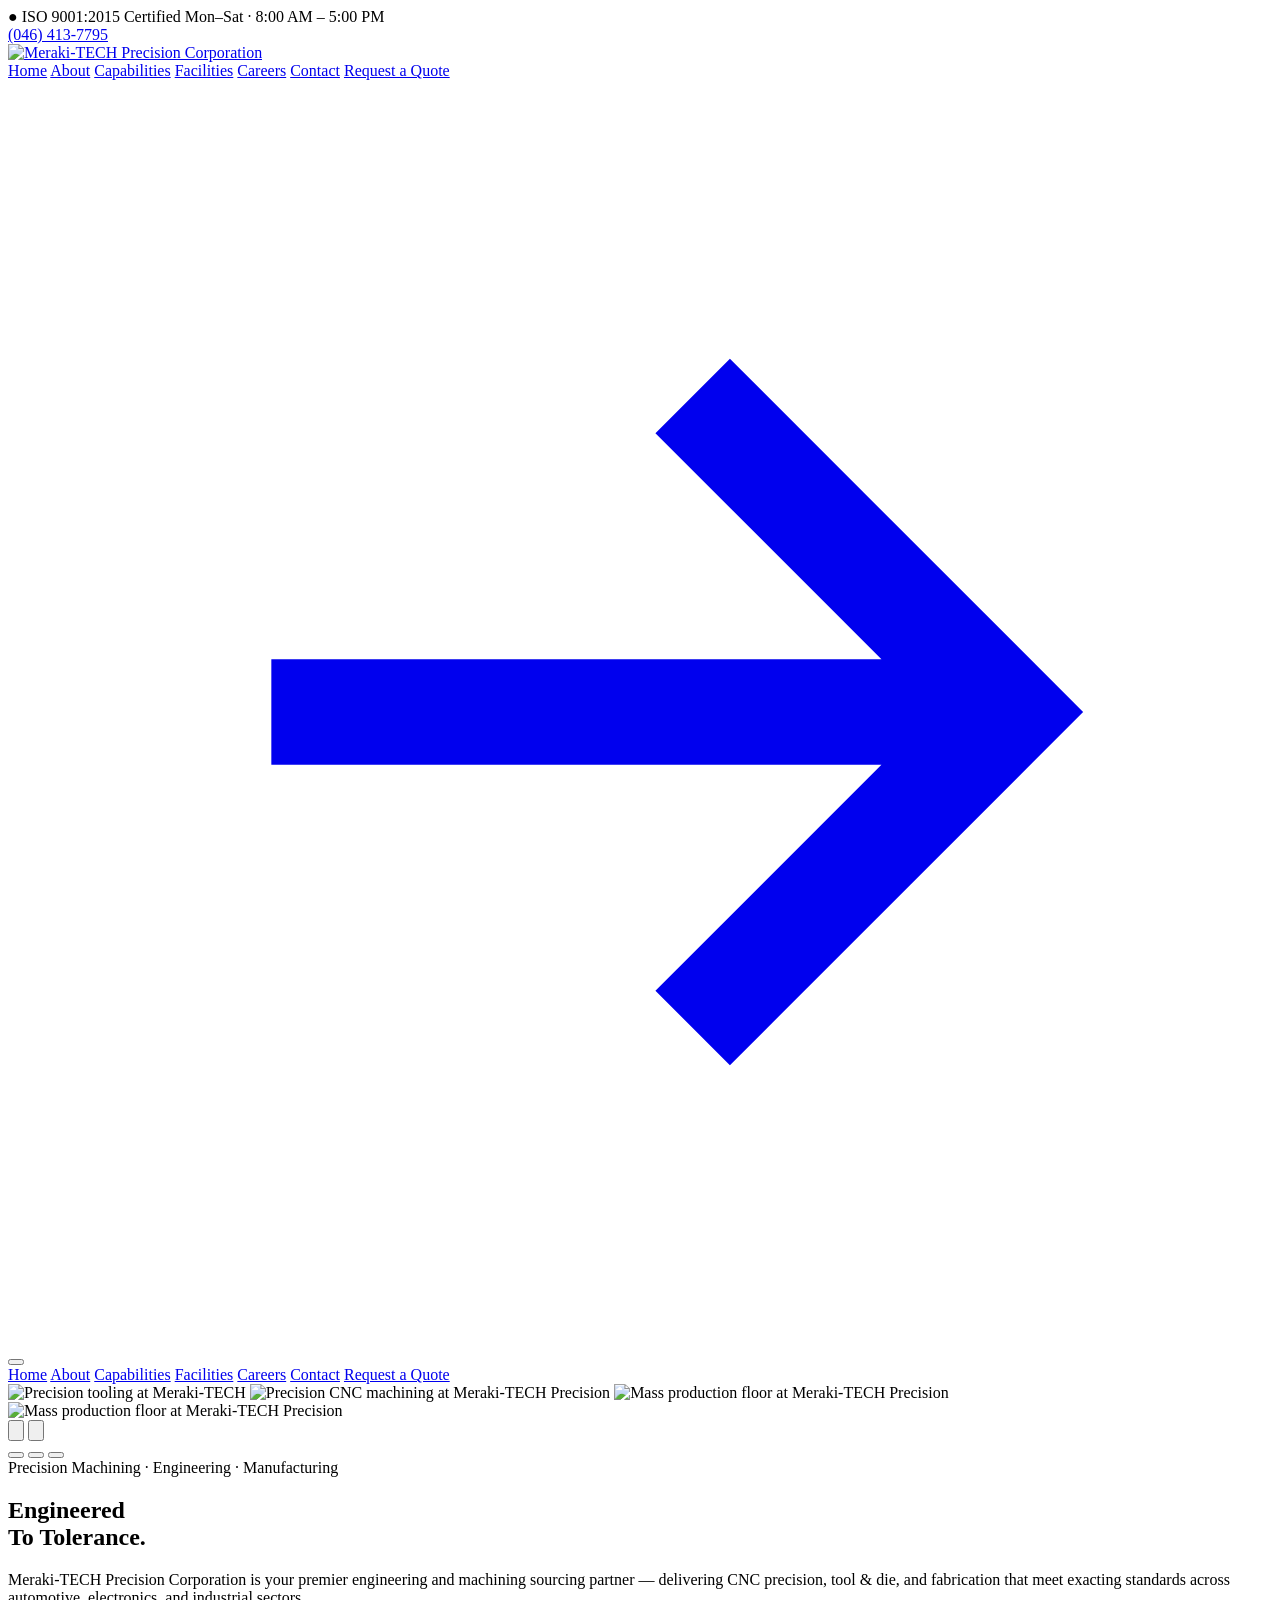
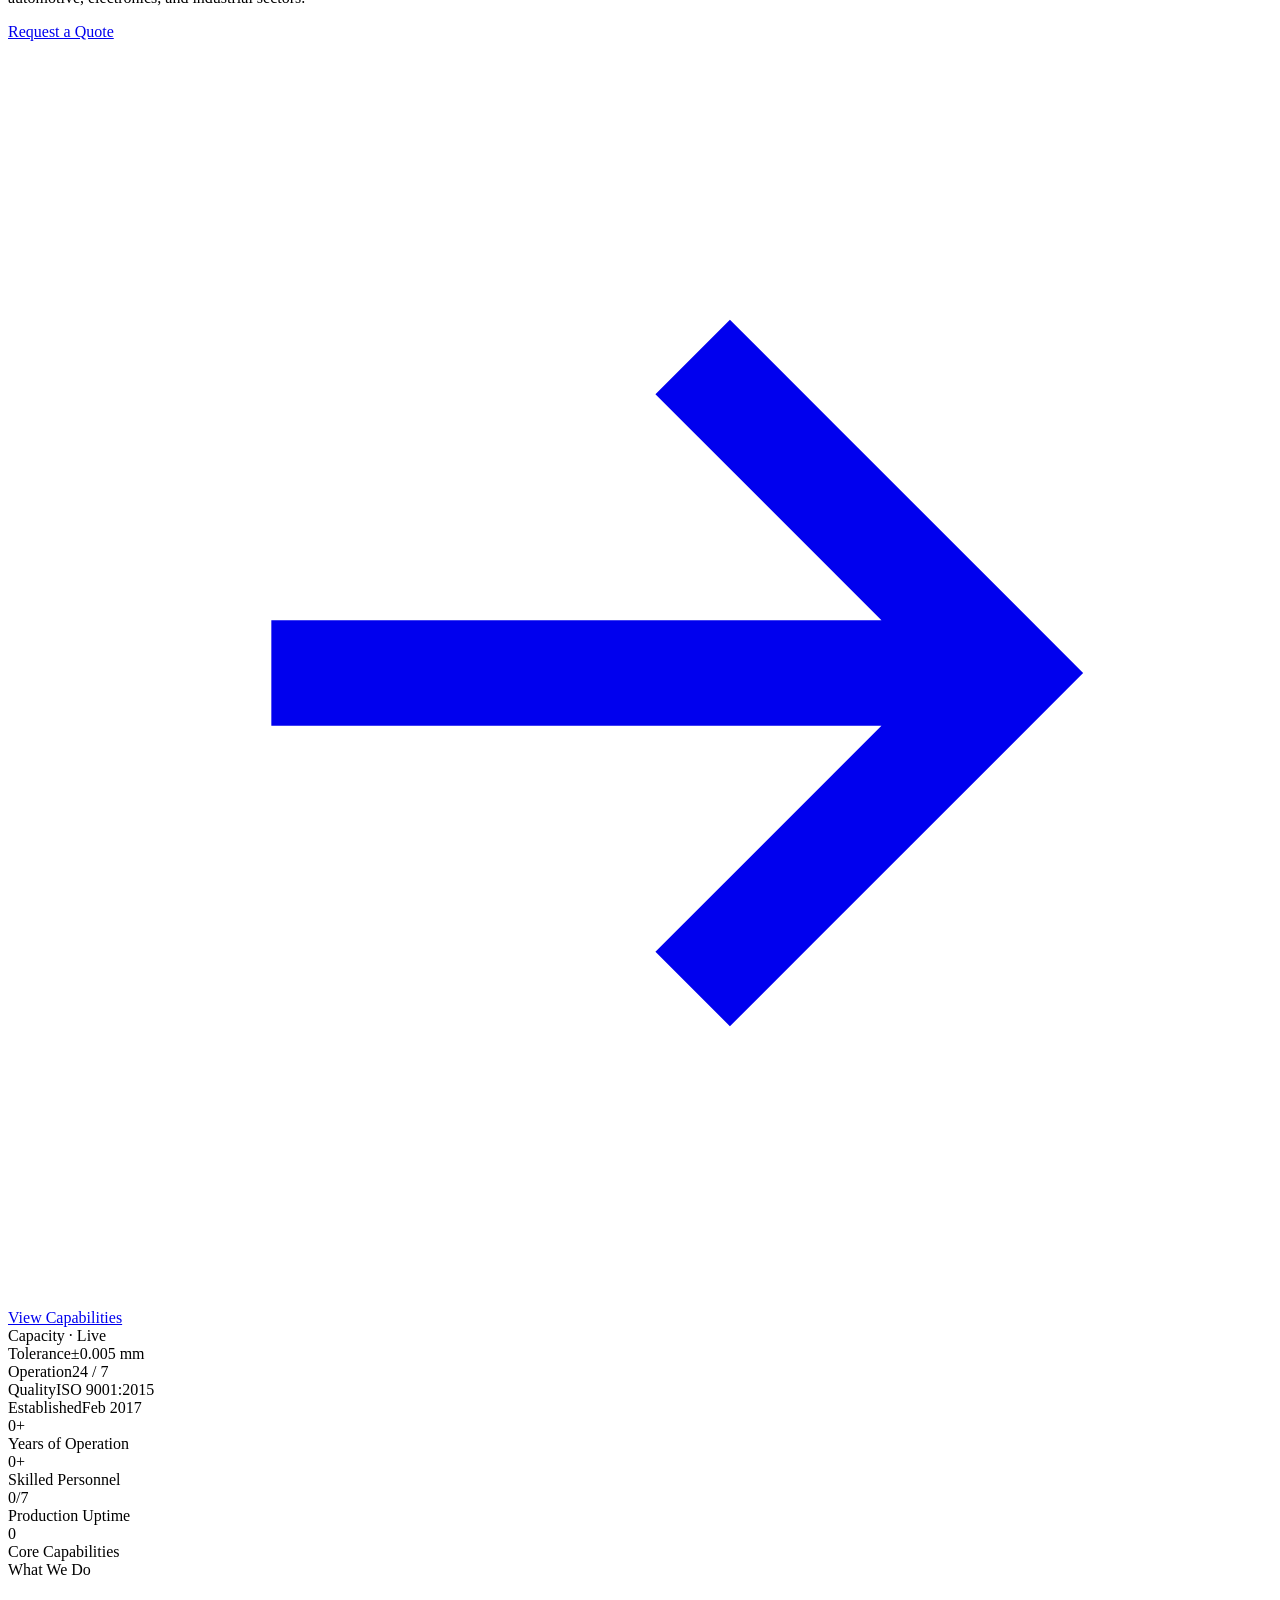
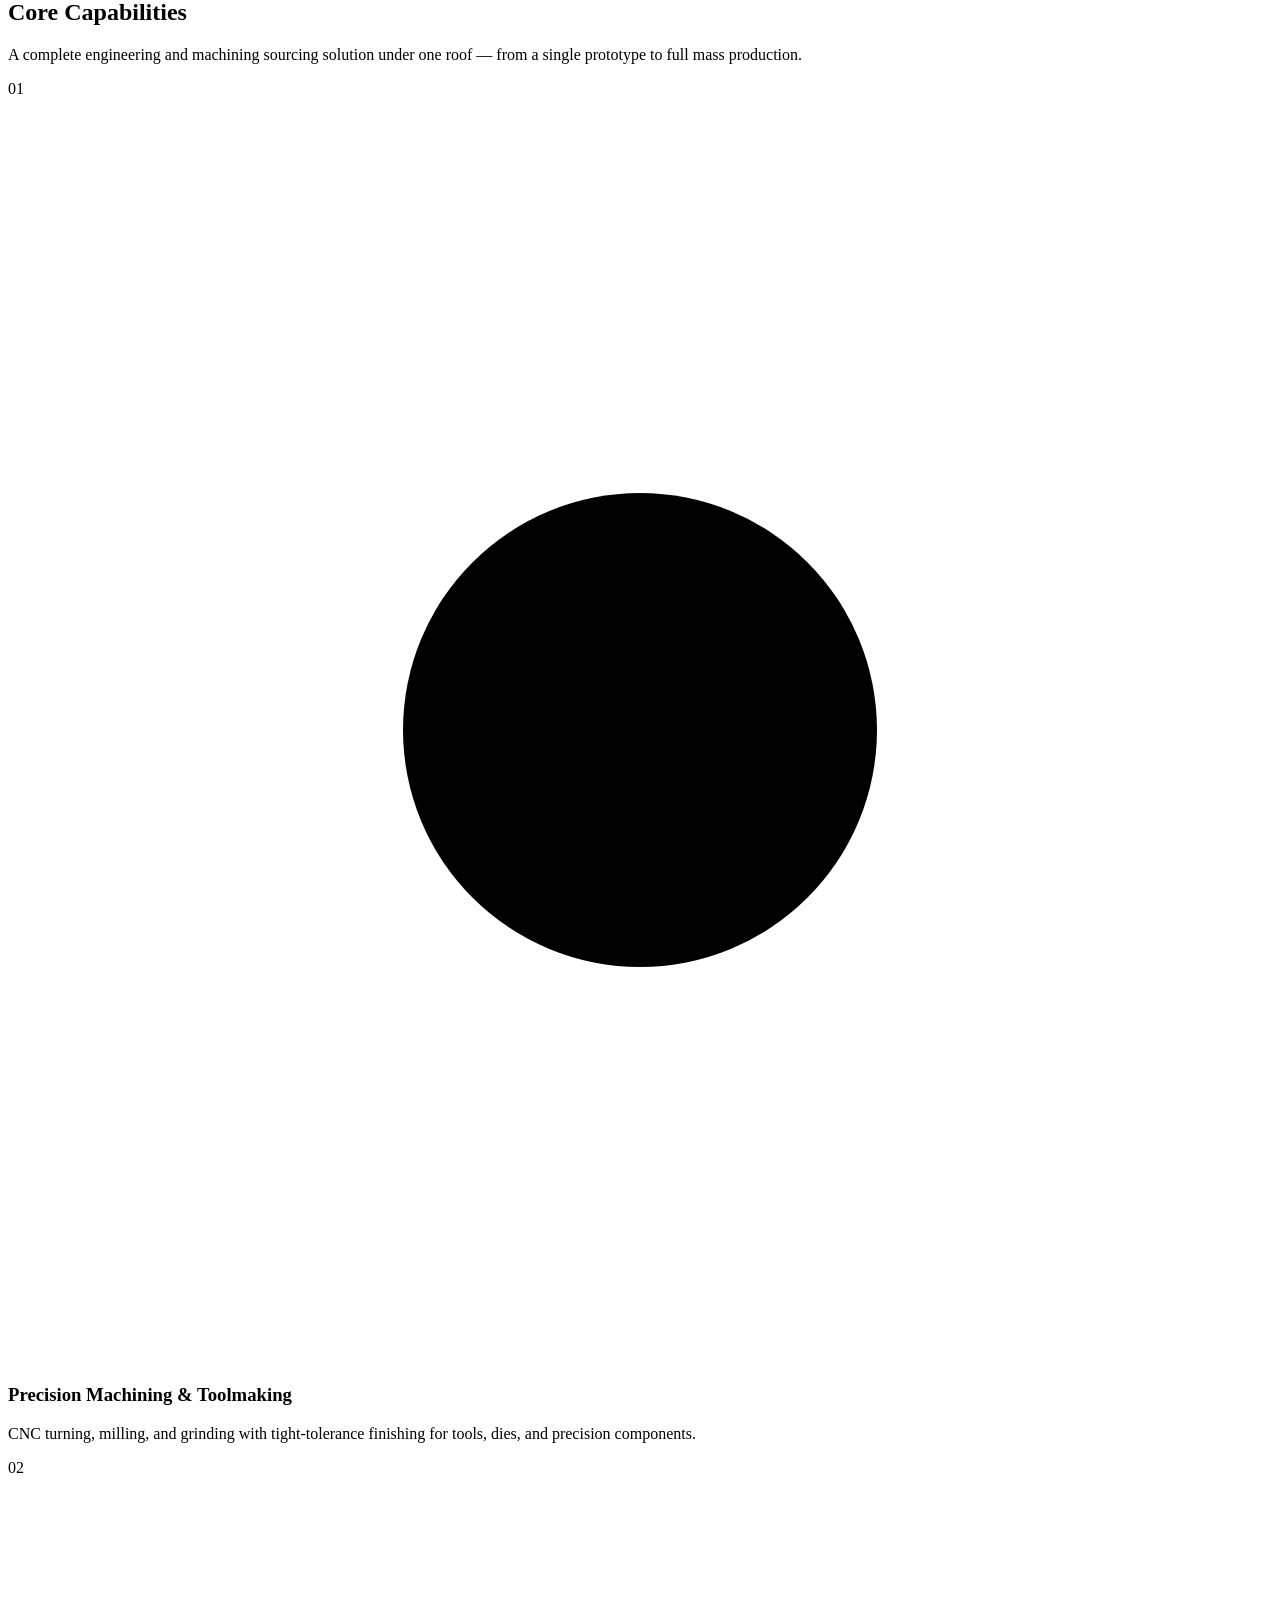
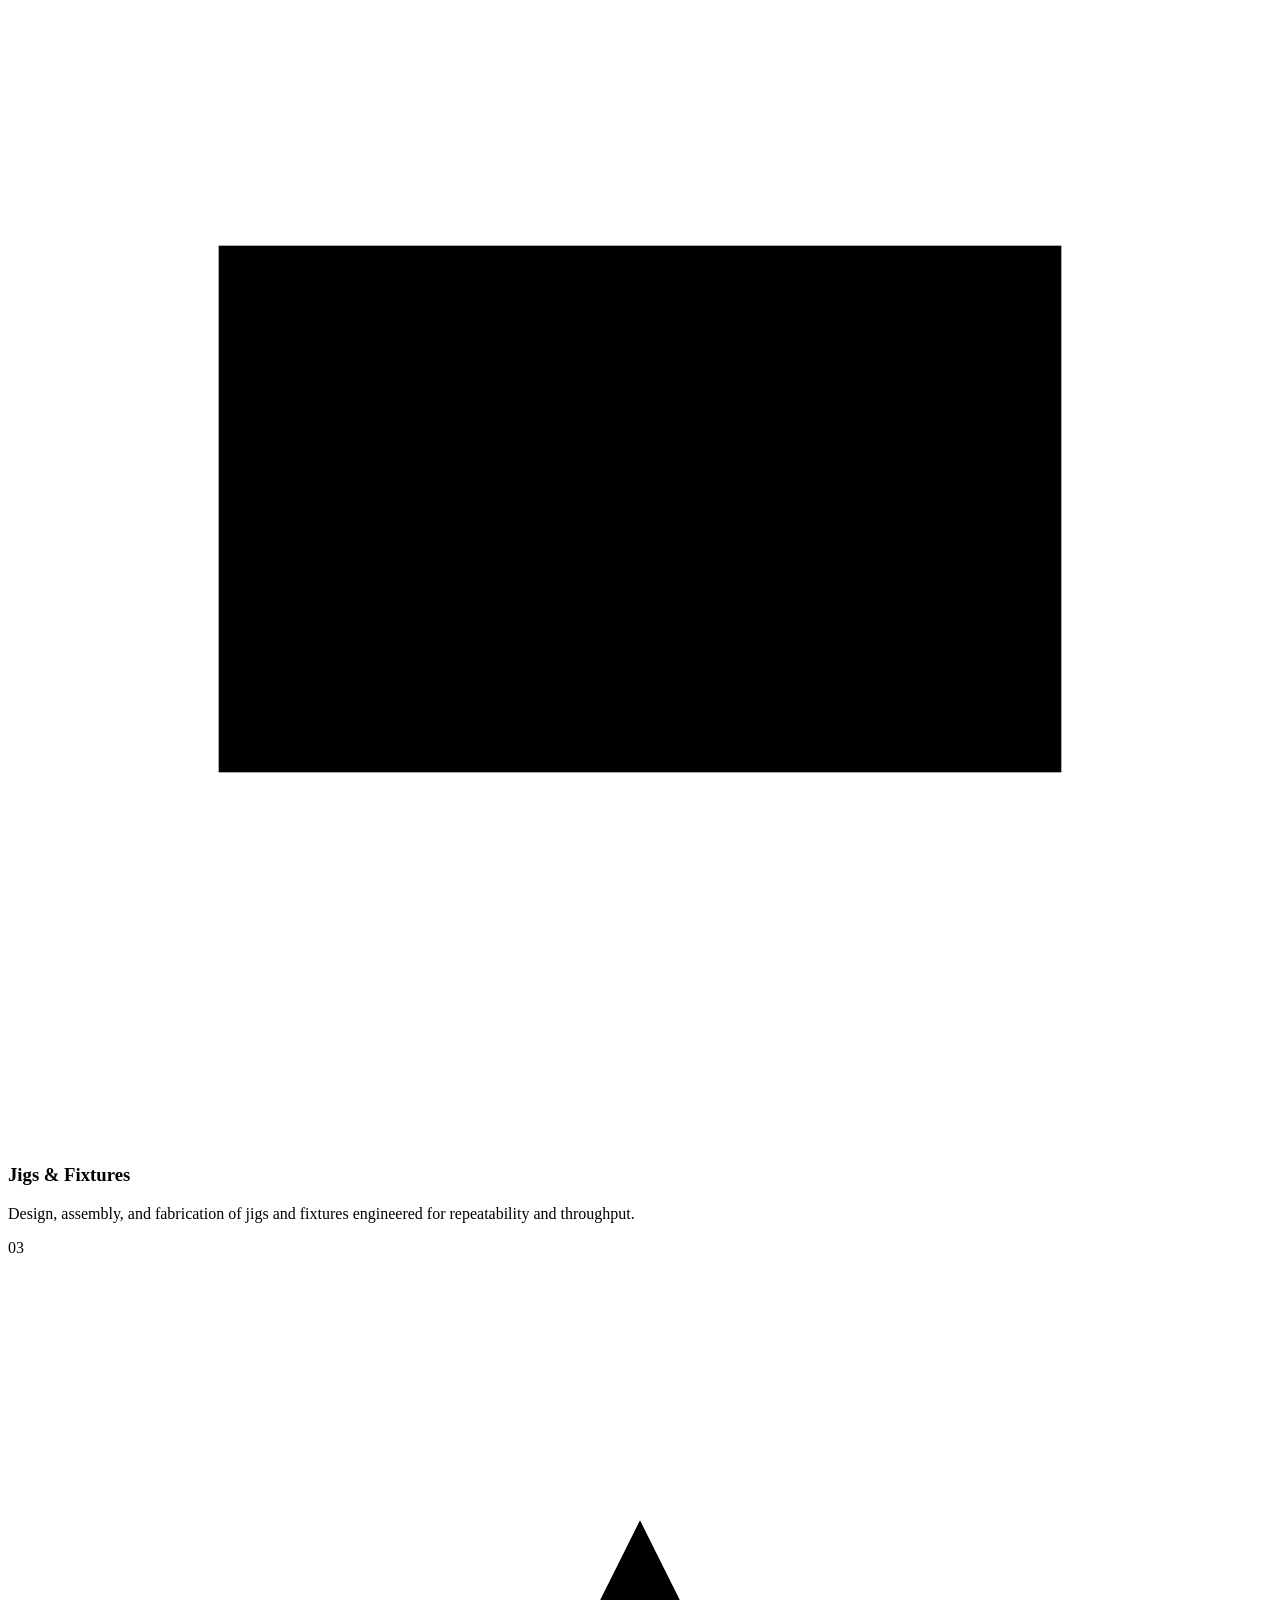
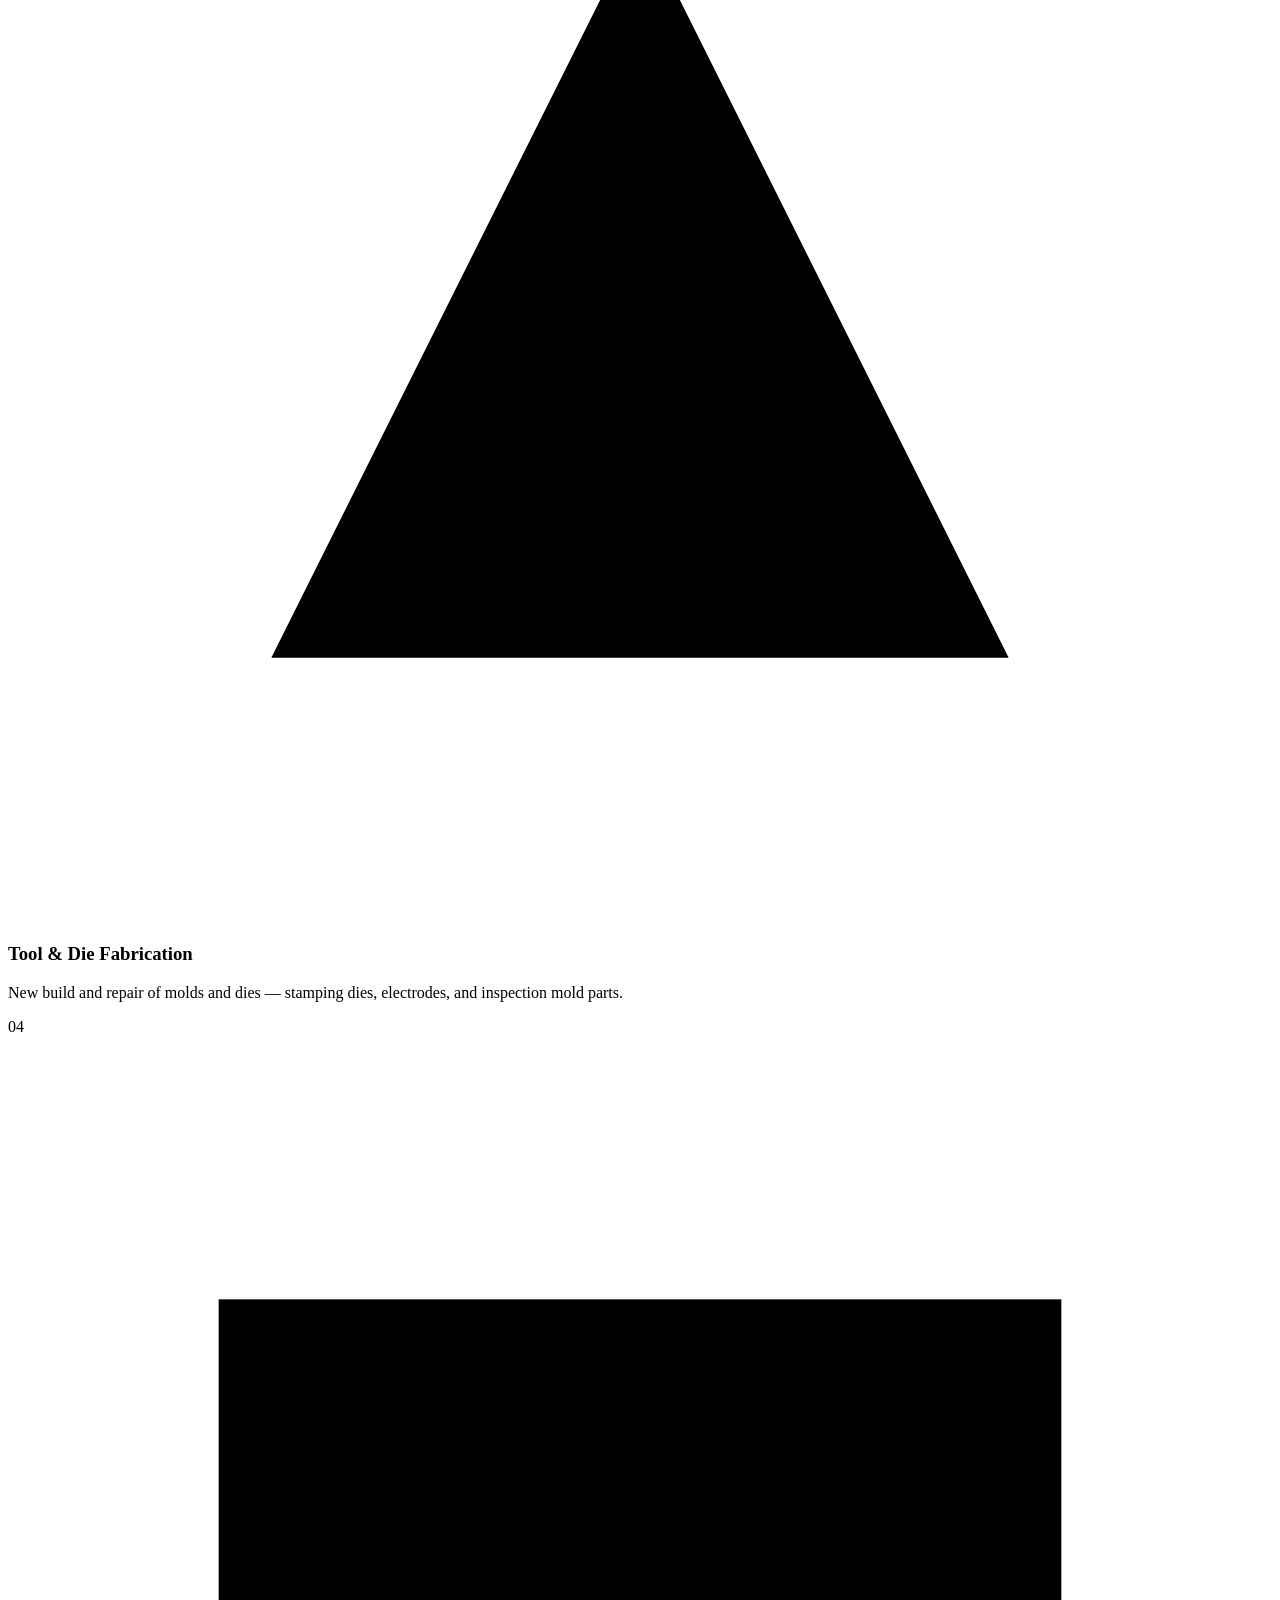
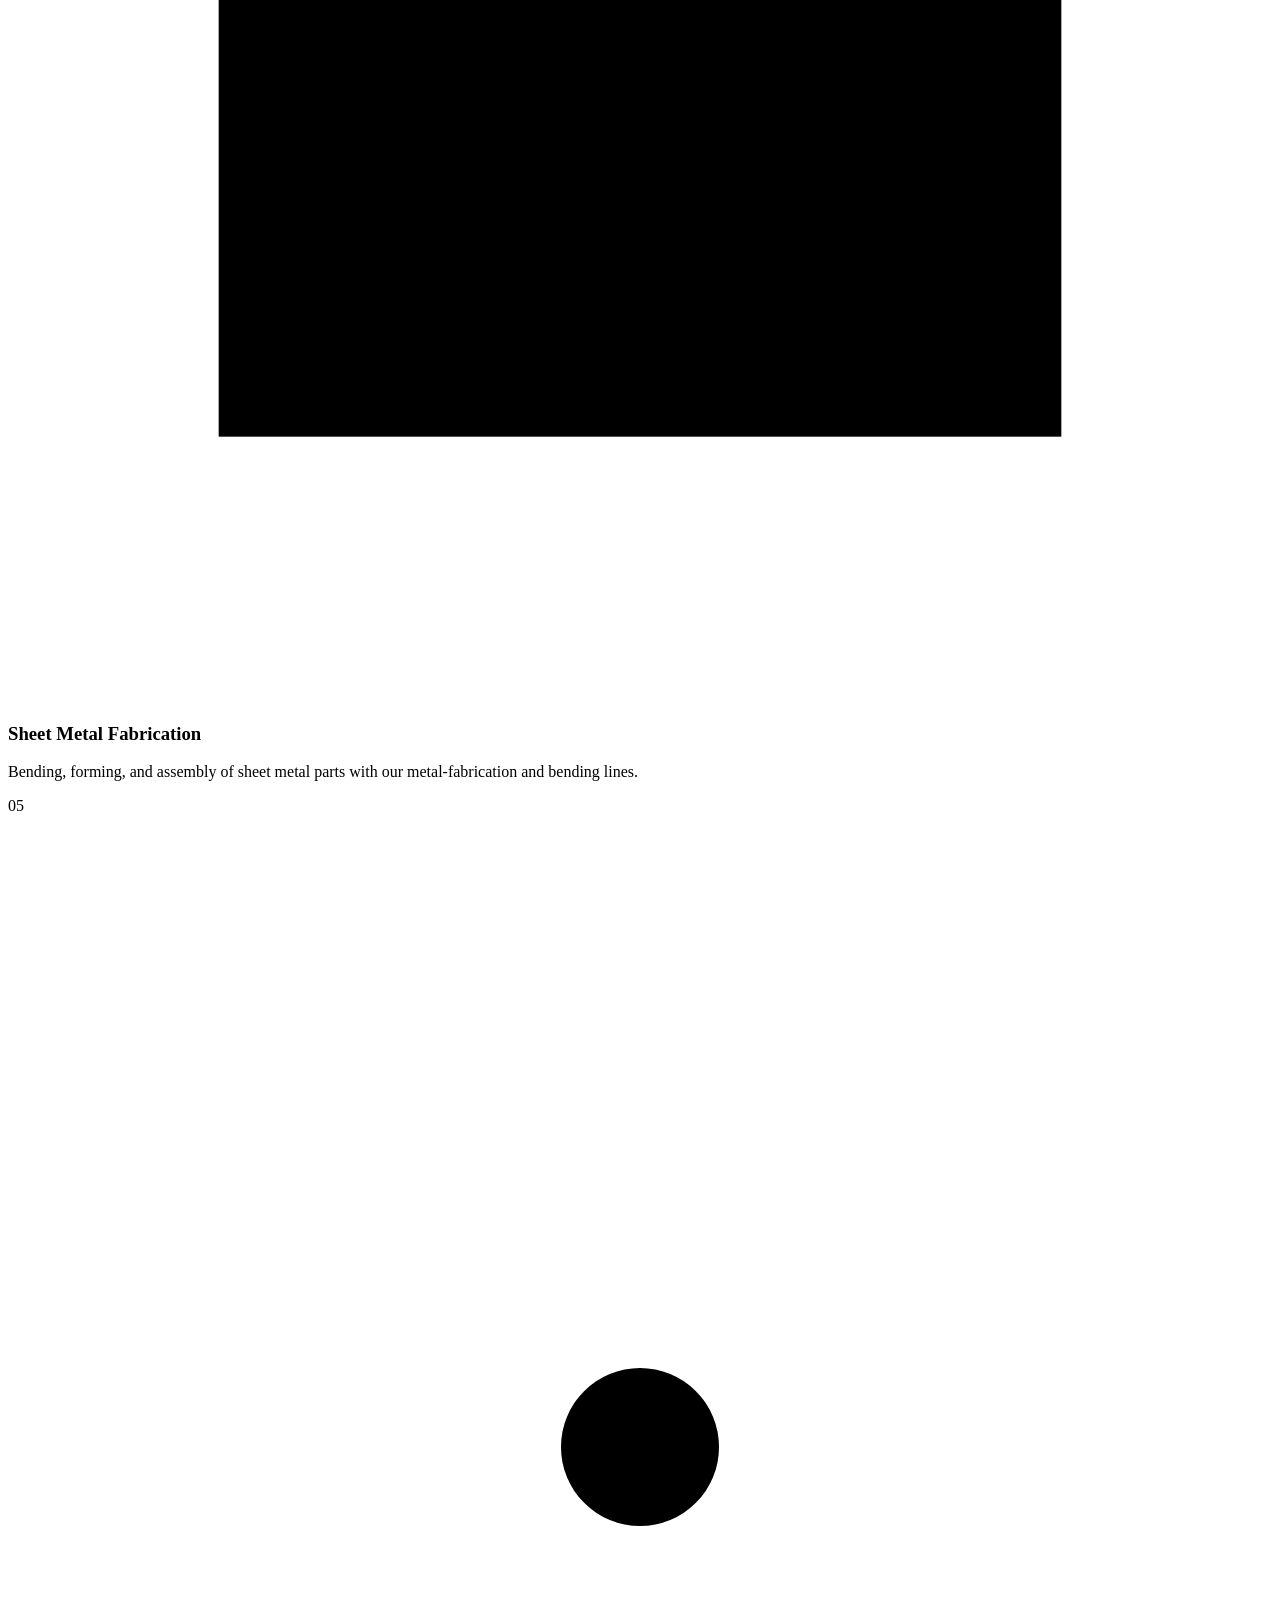
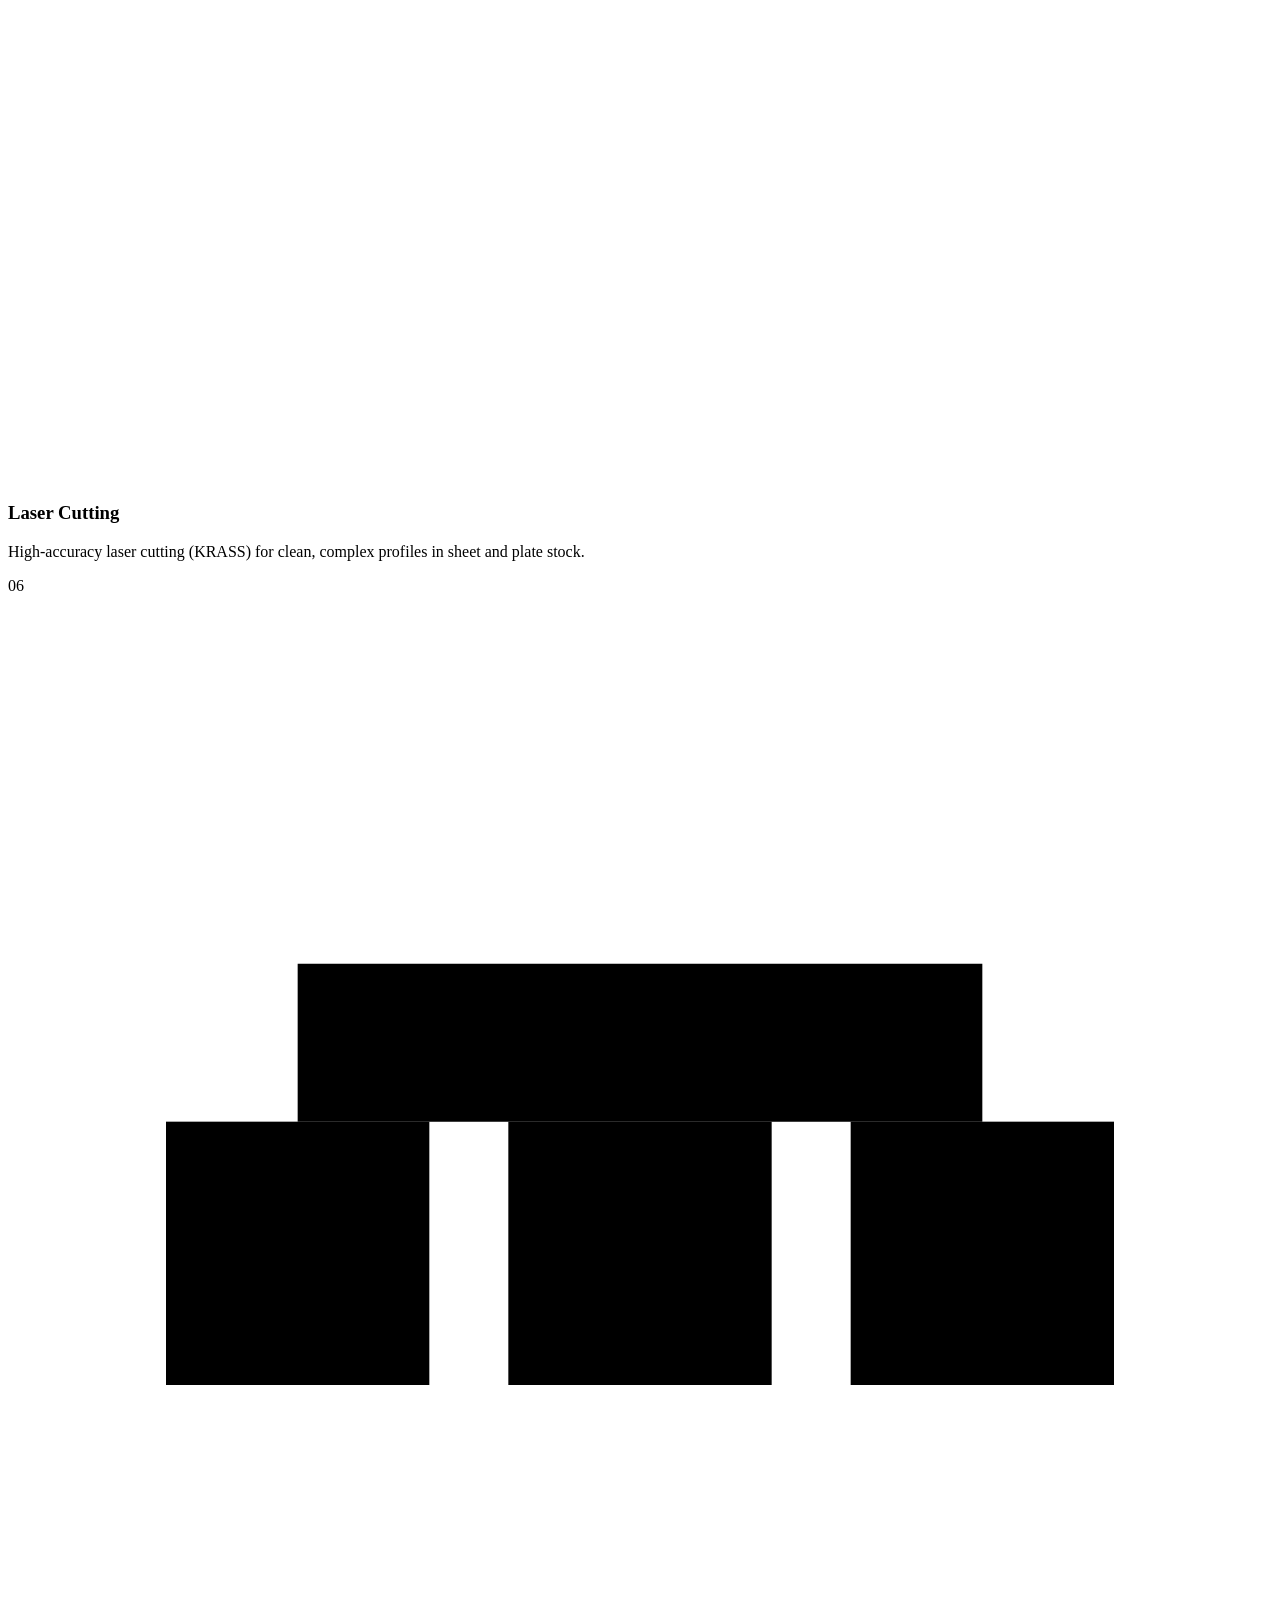
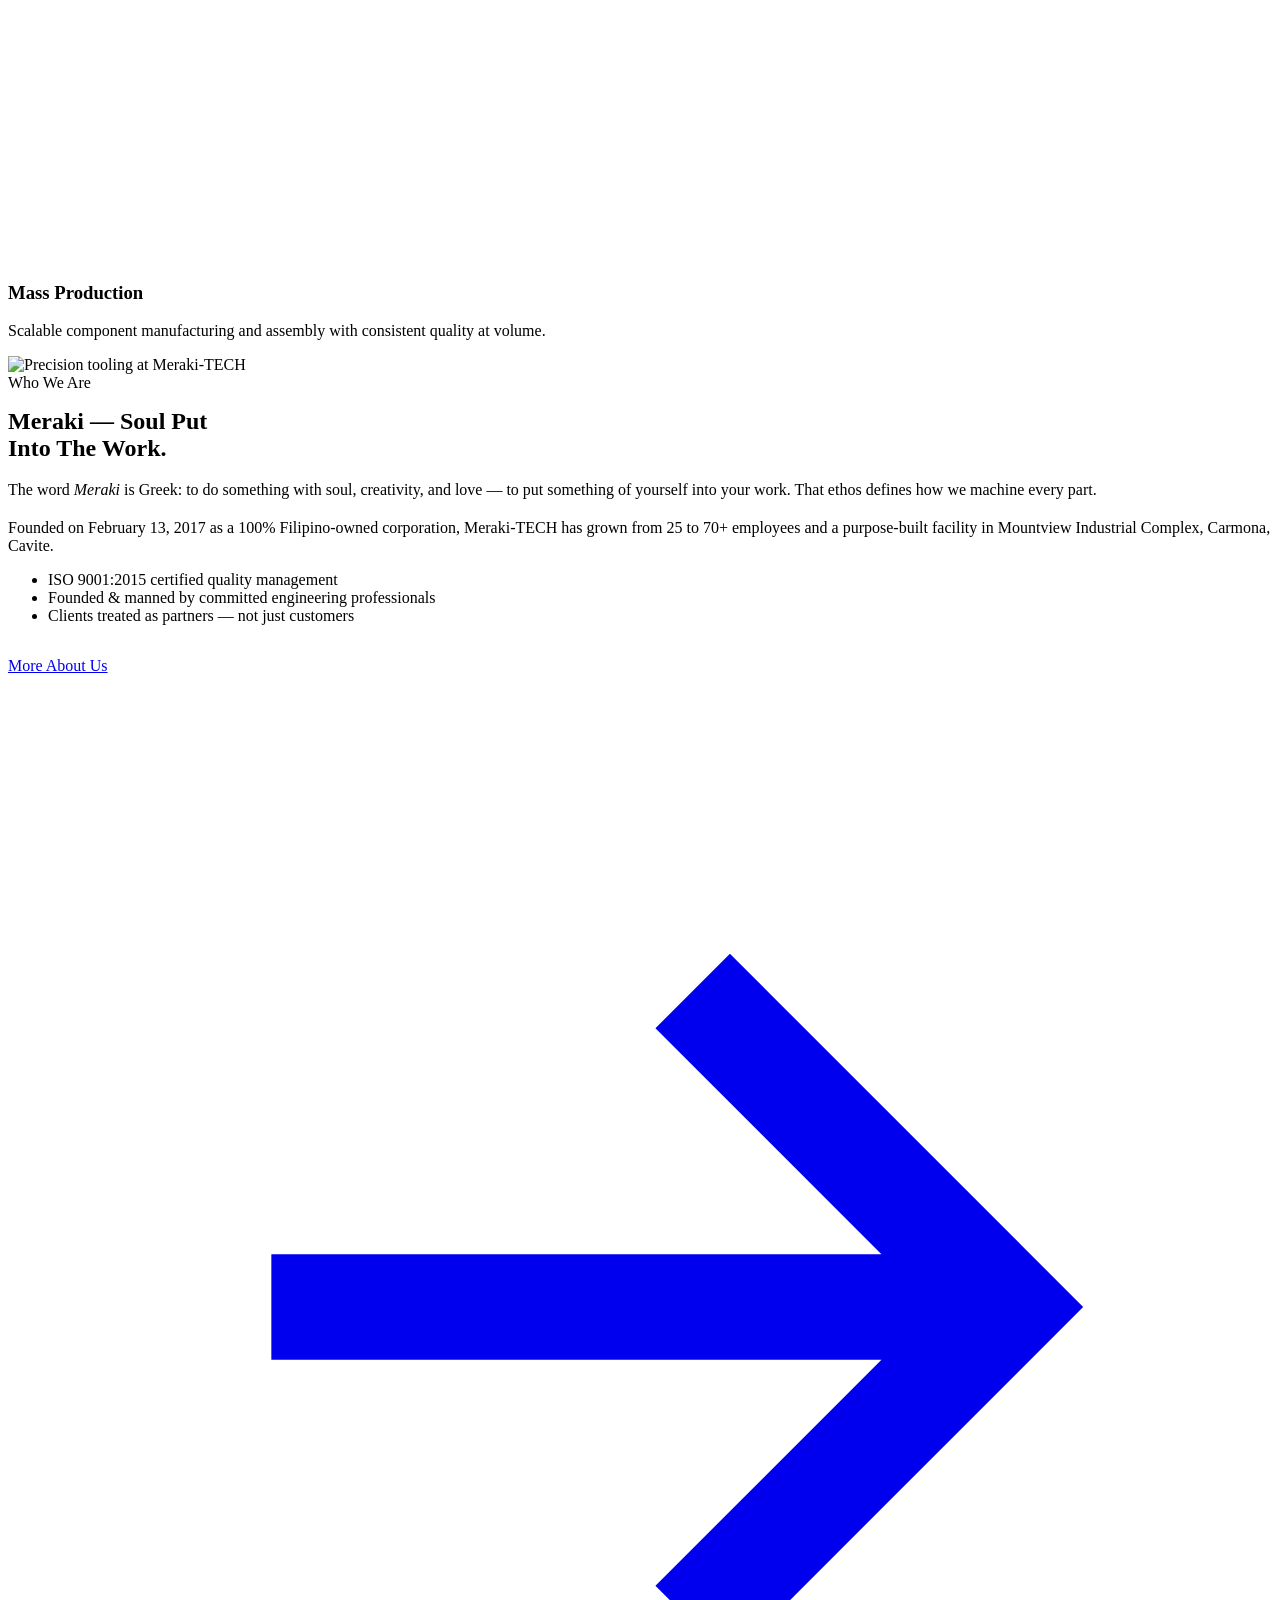
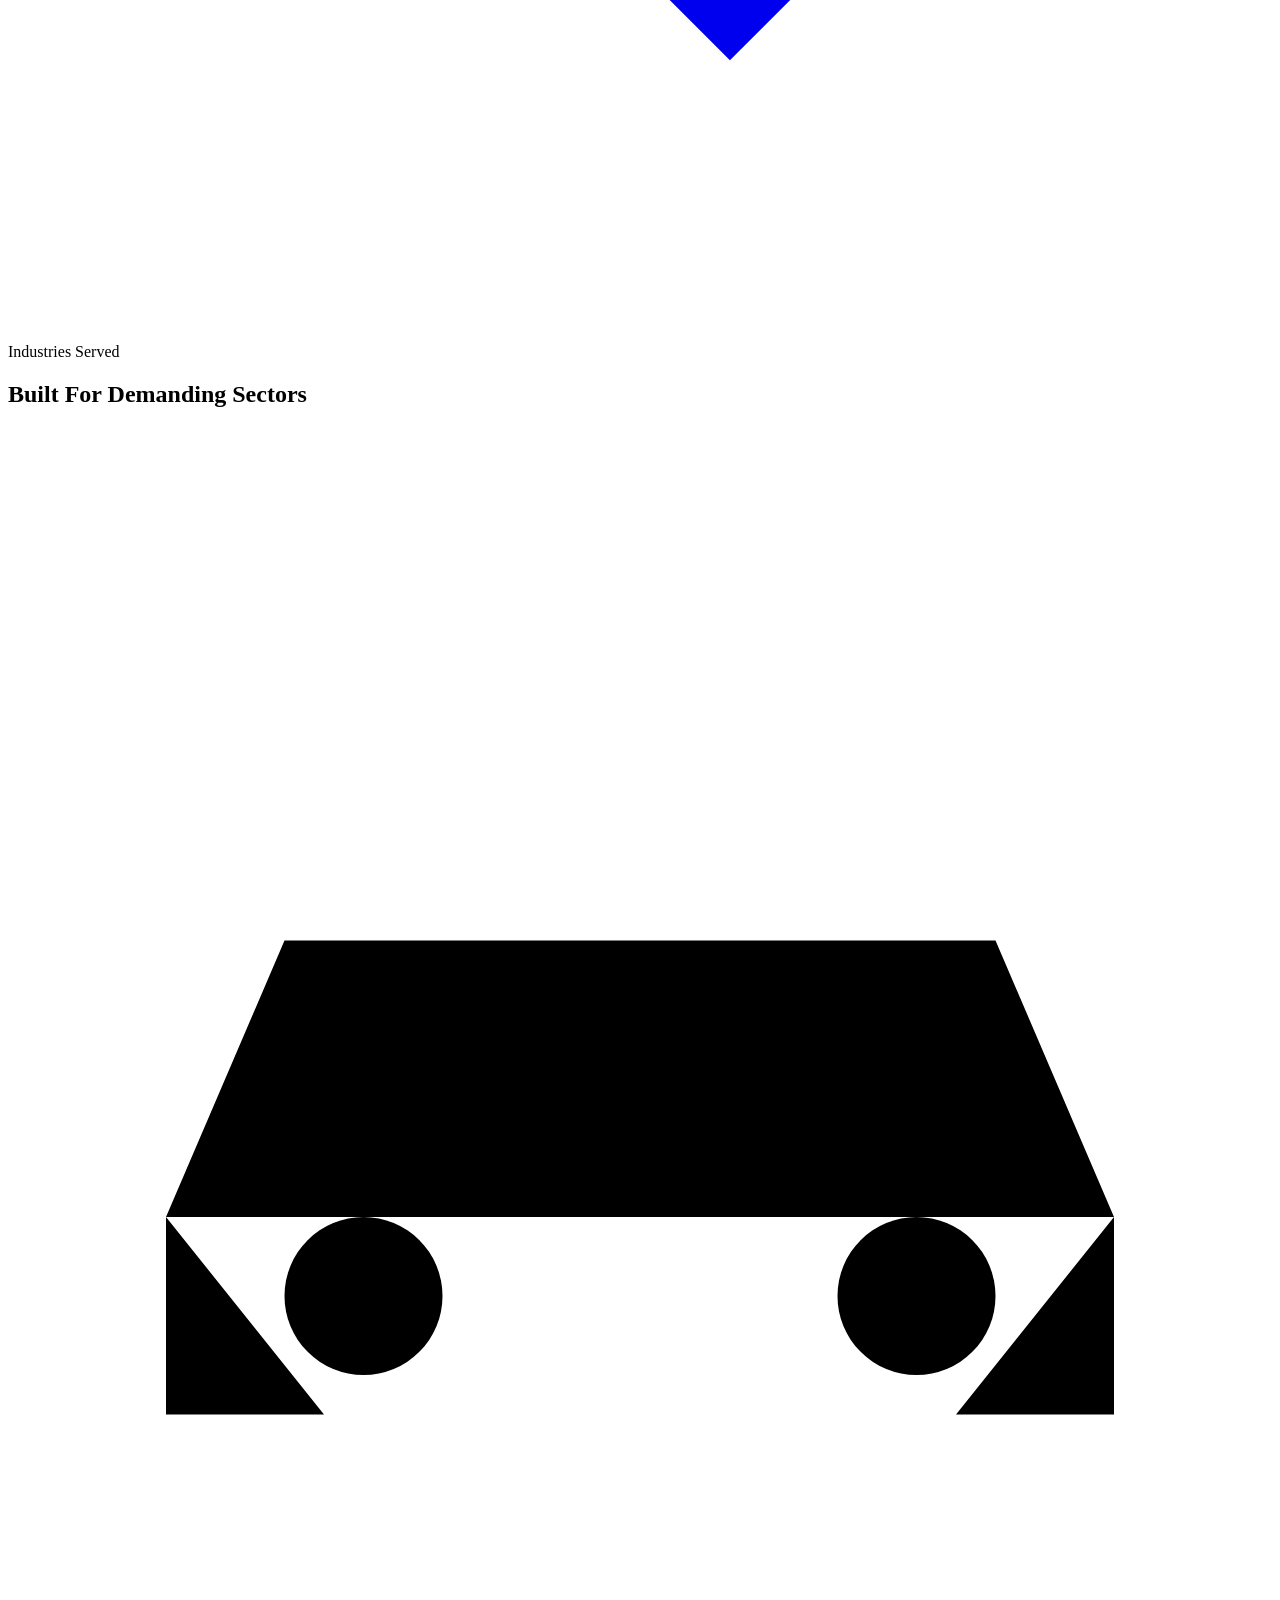
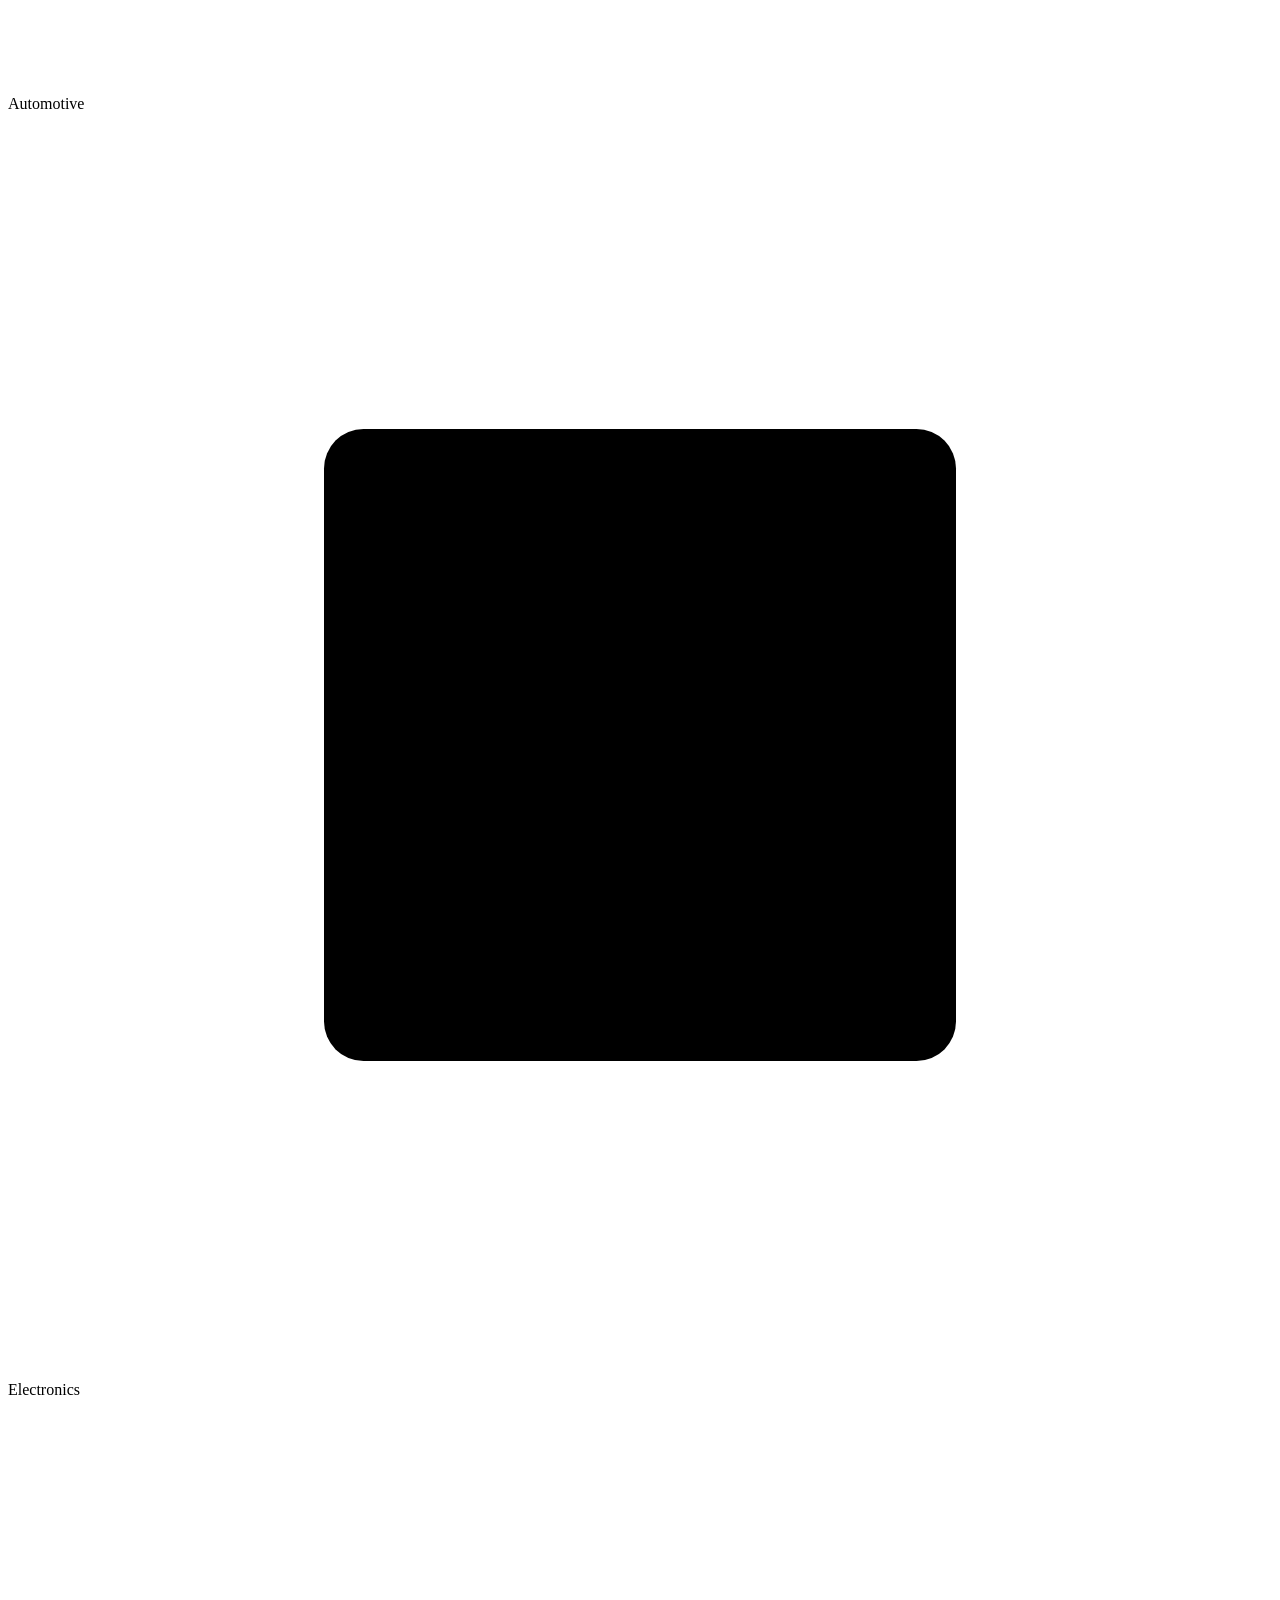
==== index.html @ 463cbe67 "design1" ====
<!DOCTYPE html>
<html lang="en">
<head>
<meta charset="UTF-8">
<meta name="viewport" content="width=device-width, initial-scale=1">
<title>Meraki-TECH Precision Corporation | Precision Machining & Engineering — Cavite, Philippines</title>
<meta name="description" content="Meraki-TECH Precision Corporation is an ISO 9001:2015-certified, 100% Filipino-owned precision machining and engineering company in Carmona, Cavite. CNC machining, tool & die, jigs & fixtures, sheet metal fabrication, and mass production.">
<meta name="theme-color" content="#fa812d">
<meta property="og:title" content="Meraki-TECH Precision Corporation">
<meta property="og:description" content="Premier engineering and machining sourcing solutions — innovative, precise, and reliable.">
<meta property="og:type" content="website">
<link rel="stylesheet" href="assets/styles.css">
</head>
<body>

<!-- TOP BAR -->
<div class="topbar"><div class="wrap">
  <div class="tb-left">
    <span><span class="dot">●</span> ISO 9001:2015 Certified</span>
    <span>Mon–Sat · 8:00 AM – 5:00 PM</span>
  </div>
  <div class="tb-social">
    <a href="tel:+63464137795">(046) 413-7795</a>
  </div>
</div></div>

<!-- HEADER -->
<header class="site"><div class="wrap">
  <a class="brand" href="index.html" aria-label="Meraki-TECH Precision Corporation"><img class="logo" src="https://meraki-precision.com/wp-content/uploads/2021/03/logo-204x40-1.png" alt="Meraki-TECH Precision Corporation"></a>
  <nav class="main">
    <a href="index.html" class="active">Home</a>
    <a href="about.html">About</a>
    <a href="services.html">Capabilities</a>
    <a href="facilities.html">Facilities</a>
    <a href="careers.html">Careers</a>
    <a href="contact.html">Contact</a>
    <a href="contact.html" class="btn btn-primary nav-cta">Request a Quote
      <svg viewBox="0 0 24 24" fill="none" stroke="currentColor" stroke-width="2"><path d="M5 12h14M13 6l6 6-6 6"/></svg></a>
  </nav>
  <button class="burger" aria-label="Menu"><span></span><span></span><span></span></button>
</div></header>

<div class="mobile-nav">
  <a href="index.html">Home</a>
  <a href="about.html">About</a>
  <a href="services.html">Capabilities</a>
  <a href="facilities.html">Facilities</a>
  <a href="careers.html">Careers</a>
  <a href="contact.html">Contact</a>
  <a href="contact.html">Request a Quote</a>
</div>

<!-- HERO -->
<section class="hero">

  <!-- Full-bleed background slider -->
  <div class="hero-slider" id="heroSlider">
    <div class="slides-track" id="heroTrack">
      <img class="photo" src="https://meraki-precision.com/wp-content/uploads/2021/03/slider-1.jpg" alt="Precision tooling at Meraki-TECH">
      <img class="photo" src="https://meraki-precision.com/wp-content/uploads/2021/03/slider-2.jpg" alt="Precision CNC machining at Meraki-TECH Precision">
      <img class="photo" src="https://meraki-precision.com/wp-content/uploads/2021/03/slider-3.jpg" alt="Mass production floor at Meraki-TECH Precision">
      <img class="photo" src="https://meraki-precision.com/wp-content/uploads/2021/03/slider-4.jpg" alt="Mass production floor at Meraki-TECH Precision">
    </div>
    <button class="sl-arrow sl-prev" aria-label="Previous slide">
      <svg viewBox="0 0 24 24" fill="none" stroke="currentColor" stroke-width="2.5"><path d="M15 18l-6-6 6-6"/></svg>
    </button>
    <button class="sl-arrow sl-next" aria-label="Next slide">
      <svg viewBox="0 0 24 24" fill="none" stroke="currentColor" stroke-width="2.5"><path d="M9 18l6-6-6-6"/></svg>
    </button>
    <div class="sl-dots" id="heroDots">
      <button class="sl-dot active" aria-label="Slide 1"></button>
      <button class="sl-dot" aria-label="Slide 2"></button>
      <button class="sl-dot" aria-label="Slide 3"></button>
    </div>
  </div>

  <!-- Dark gradient overlay -->
  <div class="hero-overlay"></div>
  <!-- Subtle grid texture -->
  <div class="hero-grid-deco"></div>

  <!-- Content layer -->
  <div class="wrap">
    <div class="hero-copy reveal">
      <span class="eyebrow">Precision Machining · Engineering · Manufacturing</span>
      <h1>Engineered<br>To <span class="accent">Tolerance.</span></h1>
      <p class="lead">Meraki-TECH Precision Corporation is your premier engineering and machining sourcing partner — delivering CNC precision, tool &amp; die, and fabrication that meet exacting standards across automotive, electronics, and industrial sectors.</p>
      <div class="hero-cta">
        <a href="contact.html" class="btn btn-primary">Request a Quote
          <svg viewBox="0 0 24 24" fill="none" stroke="currentColor" stroke-width="2"><path d="M5 12h14M13 6l6 6-6 6"/></svg></a>
        <a href="services.html" class="btn btn-ghost">View Capabilities</a>
      </div>
    </div>

    <!-- Spec card -->
    <div class="hero-spec reveal">
      <div class="live">Capacity · Live</div>
      <div class="row"><span class="l">Tolerance</span><span class="v">±0.005 mm</span></div>
      <div class="row"><span class="l">Operation</span><span class="v">24 / 7</span></div>
      <div class="row"><span class="l">Quality</span><span class="v">ISO 9001:2015</span></div>
      <div class="row"><span class="l">Established</span><span class="v">Feb 2017</span></div>
    </div>
  </div>

</section>

<!-- STATS -->
<section class="stats">
  <div class="wrap">
    <div class="stat reveal"><div class="num"><span data-count="8">0</span><span class="u">+</span></div><div class="lbl">Years of Operation</div></div>
    <div class="stat reveal"><div class="num"><span data-count="70">0</span><span class="u">+</span></div><div class="lbl">Skilled Personnel</div></div>
    <div class="stat reveal"><div class="num"><span data-count="24">0</span><span class="u">/7</span></div><div class="lbl">Production Uptime</div></div>
    <div class="stat reveal"><div class="num"><span data-count="6">0</span></div><div class="lbl">Core Capabilities</div></div>
  </div>
</section>

<!-- CAPABILITIES -->
<section>
  <div class="wrap">
    <div class="shead reveal">
      <span class="eyebrow">What We Do</span>
      <h2 class="section-title">Core Capabilities</h2>
      <p class="lead">A complete engineering and machining sourcing solution under one roof — from a single prototype to full mass production.</p>
    </div>
    <div class="cap-grid">
      <div class="cap reveal">
        <span class="ix">01</span>
        <div class="ic"><svg viewBox="0 0 48 48"><circle cx="24" cy="24" r="9"/><circle cx="24" cy="24" r="3"/><path d="M24 6v6M24 36v6M6 24h6M36 24h6M11 11l4 4M33 33l4 4M37 11l-4 4M15 33l-4 4"/></svg></div>
        <h3>Precision Machining &amp; Toolmaking</h3>
        <p>CNC turning, milling, and grinding with tight-tolerance finishing for tools, dies, and precision components.</p>
      </div>
      <div class="cap reveal">
        <span class="ix">02</span>
        <div class="ic"><svg viewBox="0 0 48 48"><rect x="8" y="14" width="32" height="20"/><path d="M8 20h32M14 14v6M14 28h8M28 28h6"/></svg></div>
        <h3>Jigs &amp; Fixtures</h3>
        <p>Design, assembly, and fabrication of jigs and fixtures engineered for repeatability and throughput.</p>
      </div>
      <div class="cap reveal">
        <span class="ix">03</span>
        <div class="ic"><svg viewBox="0 0 48 48"><path d="M10 38L24 10l14 28zM18 30h12M14 38h20"/></svg></div>
        <h3>Tool &amp; Die Fabrication</h3>
        <p>New build and repair of molds and dies — stamping dies, electrodes, and inspection mold parts.</p>
      </div>
      <div class="cap reveal">
        <span class="ix">04</span>
        <div class="ic"><svg viewBox="0 0 48 48"><rect x="8" y="10" width="32" height="28"/><path d="M8 18h32M16 10v28M24 26l6-6M30 26l-6-6"/></svg></div>
        <h3>Sheet Metal Fabrication</h3>
        <p>Bending, forming, and assembly of sheet metal parts with our metal-fabrication and bending lines.</p>
      </div>
      <div class="cap reveal">
        <span class="ix">05</span>
        <div class="ic"><svg viewBox="0 0 48 48"><path d="M24 6v18M24 24l-7 14M24 24l7 14"/><circle cx="24" cy="24" r="3"/><path d="M14 38h20"/></svg></div>
        <h3>Laser Cutting</h3>
        <p>High-accuracy laser cutting (KRASS) for clean, complex profiles in sheet and plate stock.</p>
      </div>
      <div class="cap reveal">
        <span class="ix">06</span>
        <div class="ic"><svg viewBox="0 0 48 48"><rect x="6" y="20" width="10" height="10"/><rect x="19" y="20" width="10" height="10"/><rect x="32" y="20" width="10" height="10"/><path d="M11 20v-6h26v6M24 30v6"/></svg></div>
        <h3>Mass Production</h3>
        <p>Scalable component manufacturing and assembly with consistent quality at volume.</p>
      </div>
    </div>
  </div>
</section>

<!-- ABOUT SPLIT -->
<section style="background:var(--bg-soft);border-top:1px solid var(--border);border-bottom:1px solid var(--border)">
  <div class="wrap split">
    <div class="visual reveal">
      <img src="https://meraki-precision.com/wp-content/uploads/2021/03/DSCF0269-scaled.jpg" alt="Precision tooling at Meraki-TECH">
    </div>
    <div class="reveal">
      <span class="eyebrow">Who We Are</span>
      <h2 class="section-title" style="margin:1rem 0 1.2rem">Meraki — Soul Put<br>Into The Work.</h2>
      <p class="lead" style="margin-bottom:1.2rem">The word <em>Meraki</em> is Greek: to do something with soul, creativity, and love — to put something of yourself into your work. That ethos defines how we machine every part.</p>
      <p style="color:var(--gray-600)">Founded on February 13, 2017 as a 100% Filipino-owned corporation, Meraki-TECH has grown from 25 to 70+ employees and a purpose-built facility in Mountview Industrial Complex, Carmona, Cavite.</p>
      <ul class="checks">
        <li>ISO 9001:2015 certified quality management</li>
        <li>Founded &amp; manned by committed engineering professionals</li>
        <li>Clients treated as partners — not just customers</li>
      </ul>
      <div style="margin-top:2rem"><a href="about.html" class="btn btn-ghost">More About Us
        <svg viewBox="0 0 24 24" fill="none" stroke="currentColor" stroke-width="2"><path d="M5 12h14M13 6l6 6-6 6"/></svg></a></div>
    </div>
  </div>
</section>

<!-- INDUSTRIES -->
<section>
  <div class="wrap">
    <div class="shead reveal">
      <span class="eyebrow">Industries Served</span>
      <h2 class="section-title">Built For Demanding Sectors</h2>
    </div>
    <div class="ind-grid">
      <div class="ind reveal"><div class="ic"><svg viewBox="0 0 32 32"><path d="M4 20l3-7h18l3 7M4 20v5h4M28 20v5h-4M8 25h16"/><circle cx="9" cy="22" r="2"/><circle cx="23" cy="22" r="2"/></svg></div><span>Automotive</span></div>
      <div class="ind reveal"><div class="ic"><svg viewBox="0 0 32 32"><rect x="8" y="8" width="16" height="16" rx="1"/><path d="M12 4v4M20 4v4M12 24v4M20 24v4M4 12h4M4 20h4M24 12h4M24 20h4"/></svg></div><span>Electronics</span></div>
      <div class="ind reveal"><div class="ic"><svg viewBox="0 0 32 32"><path d="M6 26V12l10-6 10 6v14M6 26h20M12 26v-7h8v7"/></svg></div><span>Industrial</span></div>
      <div class="ind reveal"><div class="ic"><svg viewBox="0 0 32 32"><path d="M16 4l3 7 7 1-5 5 1 7-6-3-6 3 1-7-5-5 7-1z"/></svg></div><span>Appliances</span></div>
      <div class="ind reveal"><div class="ic"><svg viewBox="0 0 32 32"><circle cx="16" cy="16" r="11"/><path d="M16 5v22M5 16h22M9 9l14 14M23 9L9 23"/></svg></div><span>Aircon Manufacturing</span></div>
      <div class="ind reveal"><div class="ic"><svg viewBox="0 0 32 32"><path d="M6 24l8-16 4 8 4-4 4 12M6 24h20"/></svg></div><span>General Engineering</span></div>
    </div>
  </div>
</section>

<!-- PROCESS -->
<section style="background:var(--bg-soft);border-top:1px solid var(--border);border-bottom:1px solid var(--border)">
  <div class="wrap">
    <div class="shead reveal">
      <span class="eyebrow">How We Work</span>
      <h2 class="section-title">From Drawing To Delivery</h2>
    </div>
    <div class="process">
      <div class="pstep reveal"><h4>Consult</h4><p>We review your drawings, specs, and tolerances to scope the right manufacturing approach.</p></div>
      <div class="pstep reveal"><h4>Engineer</h4><p>Design of jigs, fixtures, and tooling — optimized for repeatability and cost.</p></div>
      <div class="pstep reveal"><h4>Machine</h4><p>Precision CNC machining and fabrication on a 24/7 production floor.</p></div>
      <div class="pstep reveal"><h4>Inspect</h4><p>CMM-verified quality inspection against your spec before release.</p></div>
    </div>
  </div>
</section>

<!-- CTA -->
<section class="cta-band">
  <div class="wrap">
    <div class="reveal">
      <h2>Have A Project For Us?</h2>
      <p>We're ready to answer your questions and put together the plan for your next project.</p>
    </div>
    <a href="contact.html" class="btn btn-primary reveal">Send A Message
      <svg viewBox="0 0 24 24" fill="none" stroke="currentColor" stroke-width="2"><path d="M5 12h14M13 6l6 6-6 6"/></svg></a>
  </div>
</section>

<!-- FOOTER -->
<footer class="site"><div class="wrap">
  <div class="foot-top">
    <div>
      <a class="brand" href="index.html" aria-label="Meraki-TECH Precision Corporation"><img class="logo" src="https://meraki-precision.com/wp-content/uploads/2021/03/logo-204x40-1.png" alt="Meraki-TECH Precision Corporation"></a>
      <p class="fdesc">Premier engineering and machining sourcing solutions — innovative, precise, and beneficial. A 100% Filipino-owned corporation.</p>
      <div class="fcert">
        <img src="https://meraki-precision.com/wp-content/uploads/2021/03/KSQ-logo-300x182.png" alt="ISO 9001:2015 certification by KSQ">
        <div class="txt"><small>QUALITY MANAGEMENT</small><b>ISO 9001:2015</b></div>
      </div>
    </div>
    <div>
      <h5>Company</h5>
      <ul>
        <li><a href="about.html">About Us</a></li>
        <li><a href="facilities.html">Facilities &amp; Machineries</a></li>
        <li><a href="careers.html">Careers</a></li>
        <li><a href="contact.html">Contact</a></li>
      </ul>
    </div>
    <div>
      <h5>Capabilities</h5>
      <ul>
        <li><a href="services.html">Precision Machining</a></li>
        <li><a href="services.html">Jigs &amp; Fixtures</a></li>
        <li><a href="services.html">Tool &amp; Die</a></li>
        <li><a href="services.html">Laser Cutting</a></li>
        <li><a href="services.html#gallery">View Work</a></li>
      </ul>
    </div>
    <div>
      <h5>Get In Touch</h5>
      <ul class="fcontact">
        <li><span class="ic"><svg viewBox="0 0 24 24"><path d="M22 16.92v3a2 2 0 0 1-2.18 2 19.79 19.79 0 0 1-8.63-3.07 19.5 19.5 0 0 1-6-6 19.79 19.79 0 0 1-3.07-8.67A2 2 0 0 1 4.11 2h3a2 2 0 0 1 2 1.72 12.84 12.84 0 0 0 .7 2.81 2 2 0 0 1-.45 2.11L8.09 9.91a16 16 0 0 0 6 6l1.27-1.27a2 2 0 0 1 2.11-.45 12.84 12.84 0 0 0 2.81.7A2 2 0 0 1 22 16.92z"/></svg></span>
          <span>(046) 413-7795<br>0947 796 4150</span></li>
        <li><span class="ic"><svg viewBox="0 0 24 24"><path d="M21 10c0 7-9 13-9 13s-9-6-9-13a9 9 0 0 1 18 0z"/><circle cx="12" cy="10" r="3"/></svg></span>
          <span>Blk 12 Lot 2 Module D, Mountview Industrial Complex Phase 2, Maguyam Rd, Bancal, Carmona, Cavite</span></li>
      </ul>
    </div>
  </div>
  <div class="foot-bottom">
    <p>© 2026 Meraki-TECH Precision Corporation. All rights reserved.</p>
    <div class="fsoc">
      <a href="https://www.facebook.com/merakiTECHprecision" aria-label="Facebook"><svg viewBox="0 0 24 24"><path d="M22 12a10 10 0 1 0-11.5 9.9v-7H8v-3h2.5V9.5a3.5 3.5 0 0 1 3.7-3.8c.8 0 1.6.1 1.6.1v2.5h-1c-1 0-1.3.6-1.3 1.3V12H16l-.5 3h-2v7A10 10 0 0 0 22 12z"/></svg></a>
      <a href="#" aria-label="LinkedIn"><svg viewBox="0 0 24 24"><path d="M19 3a2 2 0 0 1 2 2v14a2 2 0 0 1-2 2H5a2 2 0 0 1-2-2V5a2 2 0 0 1 2-2h14zM8.3 18V10H5.7v8h2.6zM7 8.8a1.5 1.5 0 1 0 0-3 1.5 1.5 0 0 0 0 3zM18.3 18v-4.4c0-2.4-1.3-3.5-3-3.5a2.6 2.6 0 0 0-2.3 1.3V10h-2.6v8h2.6v-4.3c0-1.1.2-2.2 1.6-2.2s1.4 1.3 1.4 2.3V18h2.3z"/></svg></a>
      <a href="https://www.youtube.com/@merakitechprecision3103" aria-label="YouTube"><svg viewBox="0 0 24 24"><path d="M23 12s0-3.2-.4-4.7a2.5 2.5 0 0 0-1.7-1.8C19.4 5 12 5 12 5s-7.4 0-8.9.5a2.5 2.5 0 0 0-1.7 1.8C1 8.8 1 12 1 12s0 3.2.4 4.7a2.5 2.5 0 0 0 1.7 1.8c1.5.5 8.9.5 8.9.5s7.4 0 8.9-.5a2.5 2.5 0 0 0 1.7-1.8C23 15.2 23 12 23 12zM10 15V9l5 3-5 3z"/></svg></a>
    </div>
  </div>
</div></footer>

<script src="assets/main.js"></script>
</body>
</html>
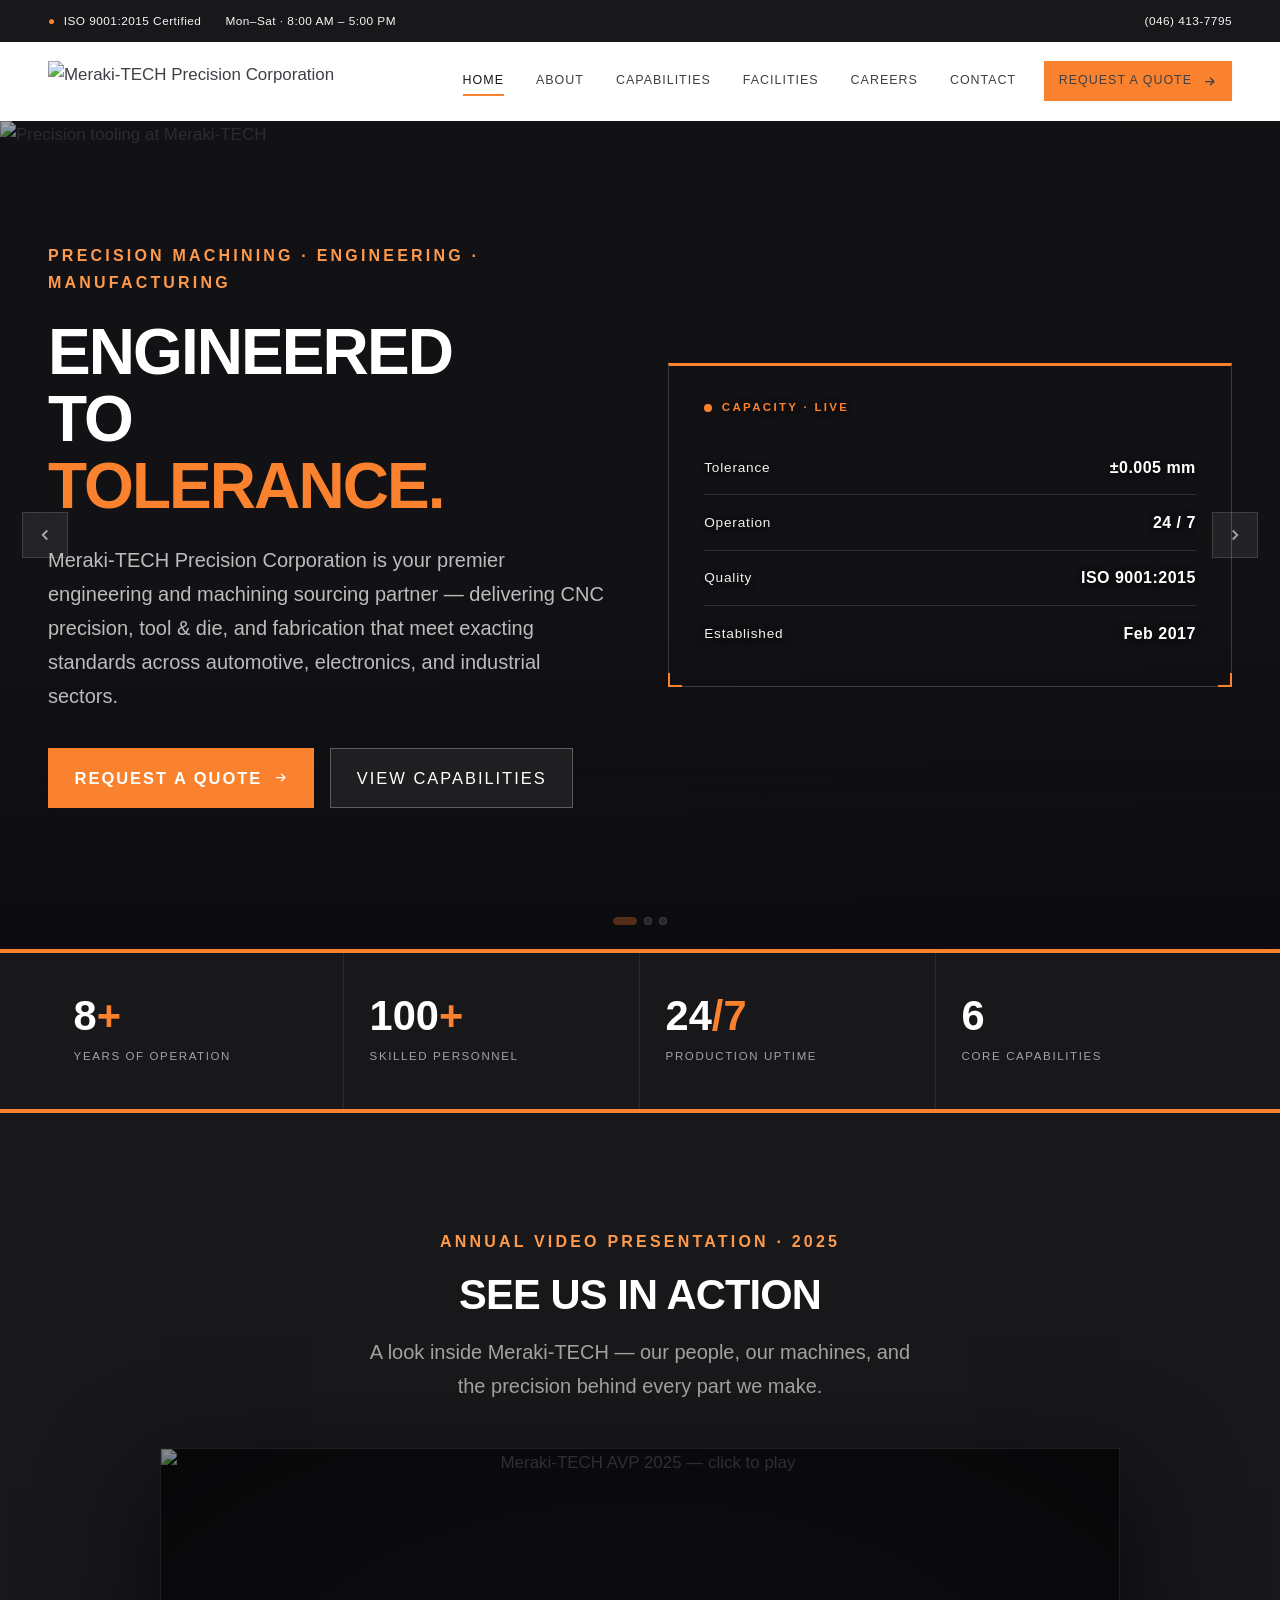
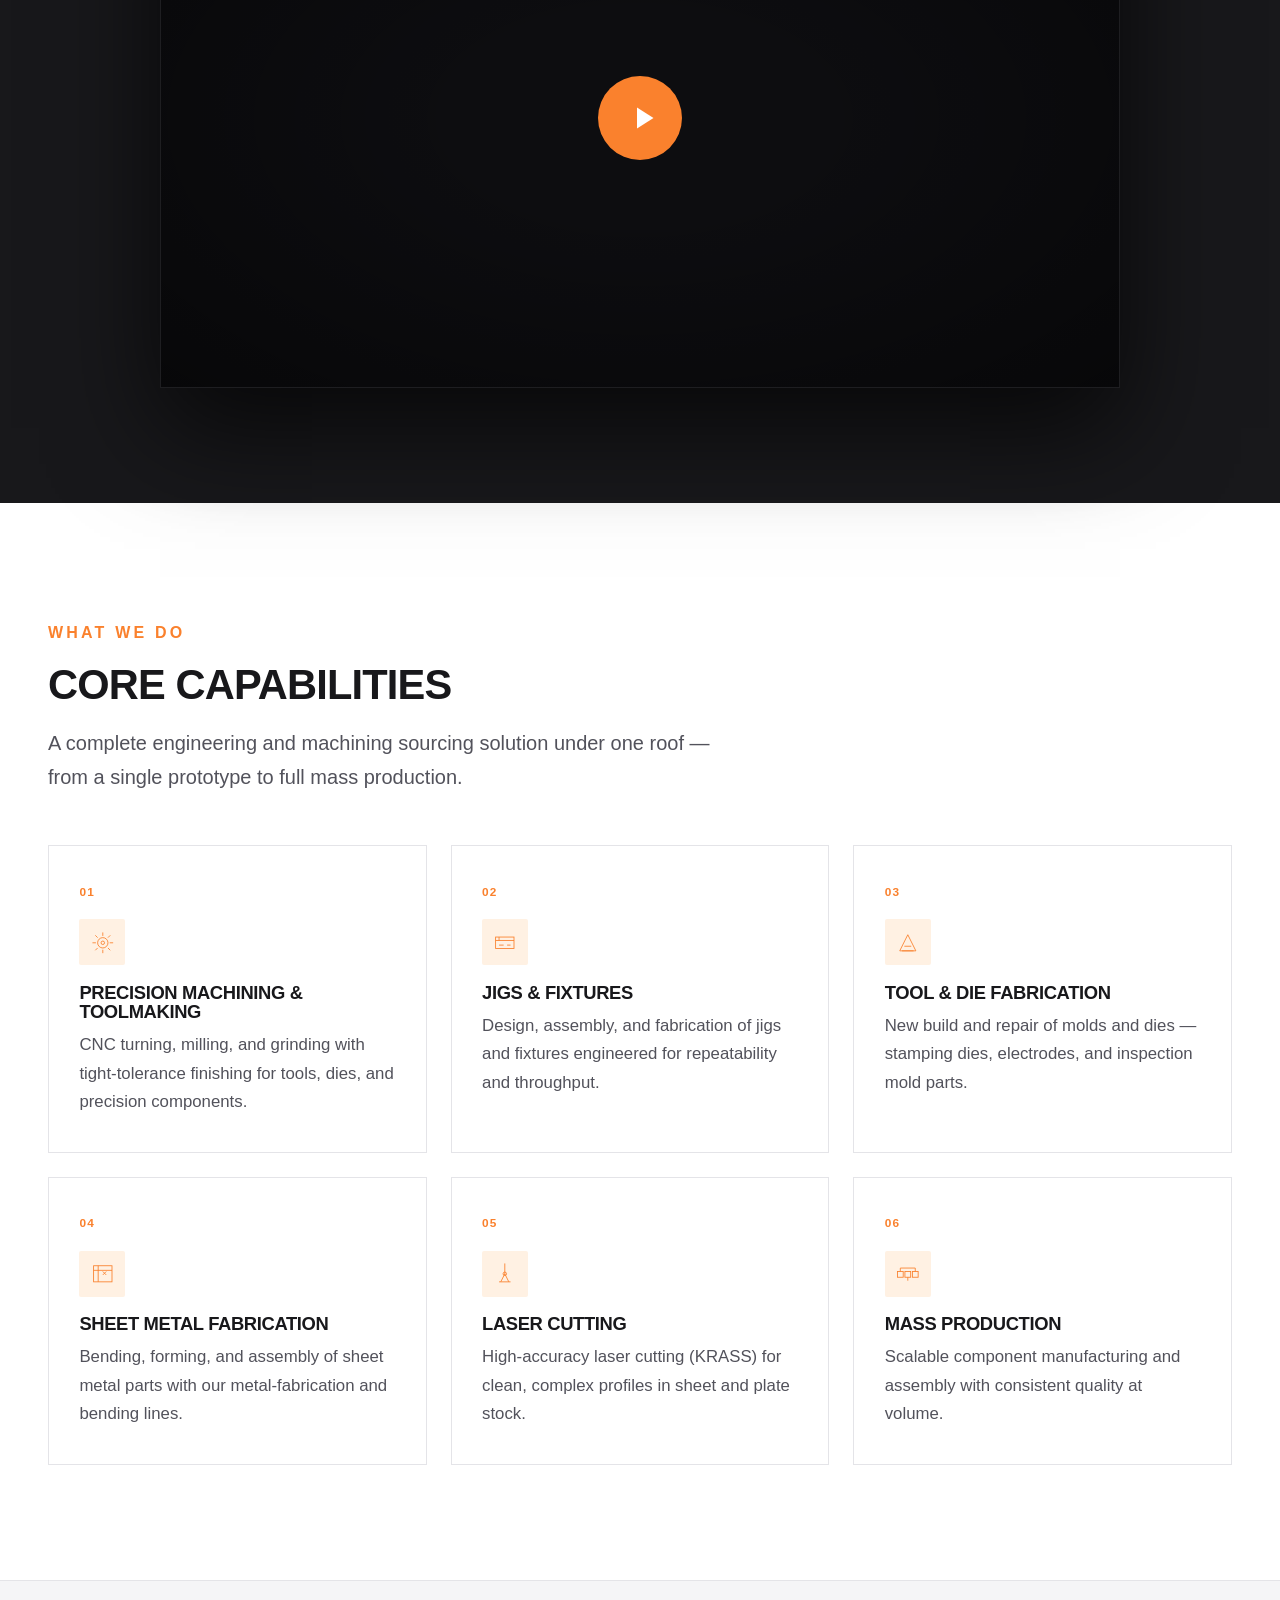
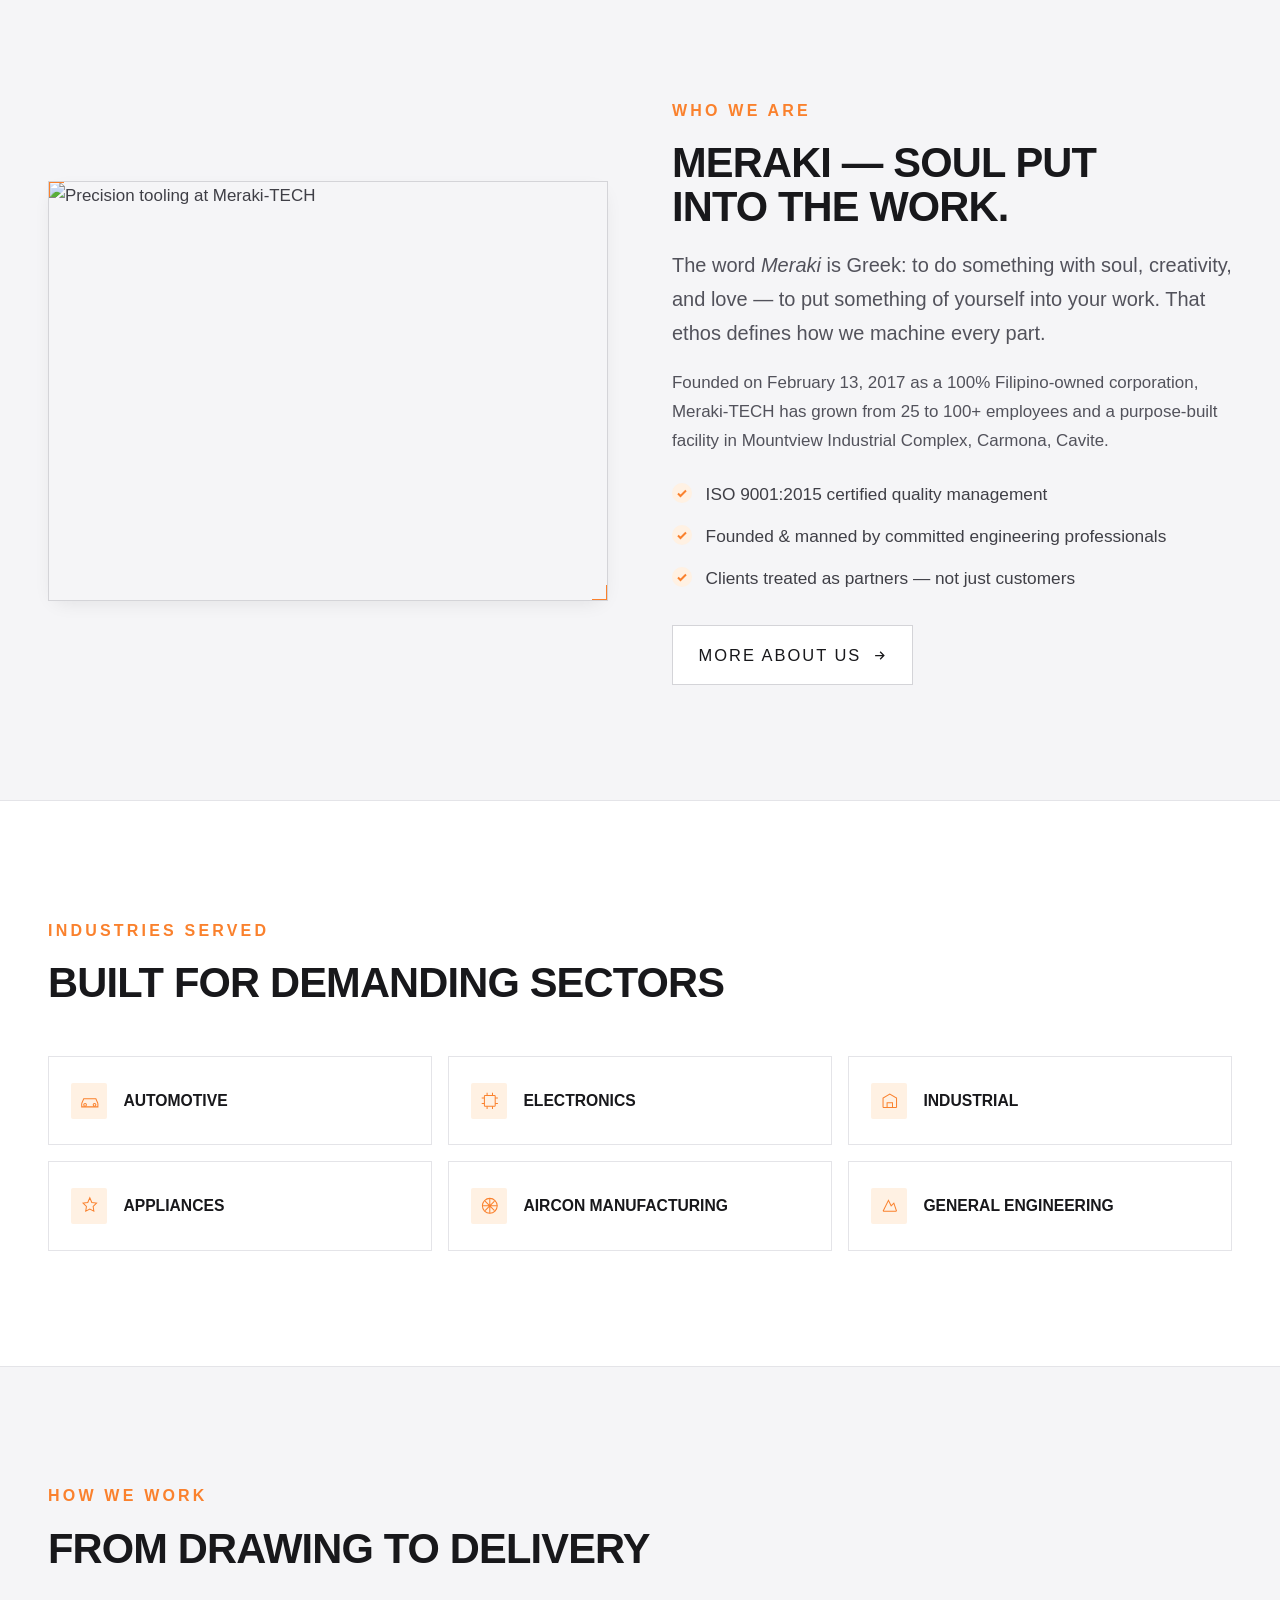
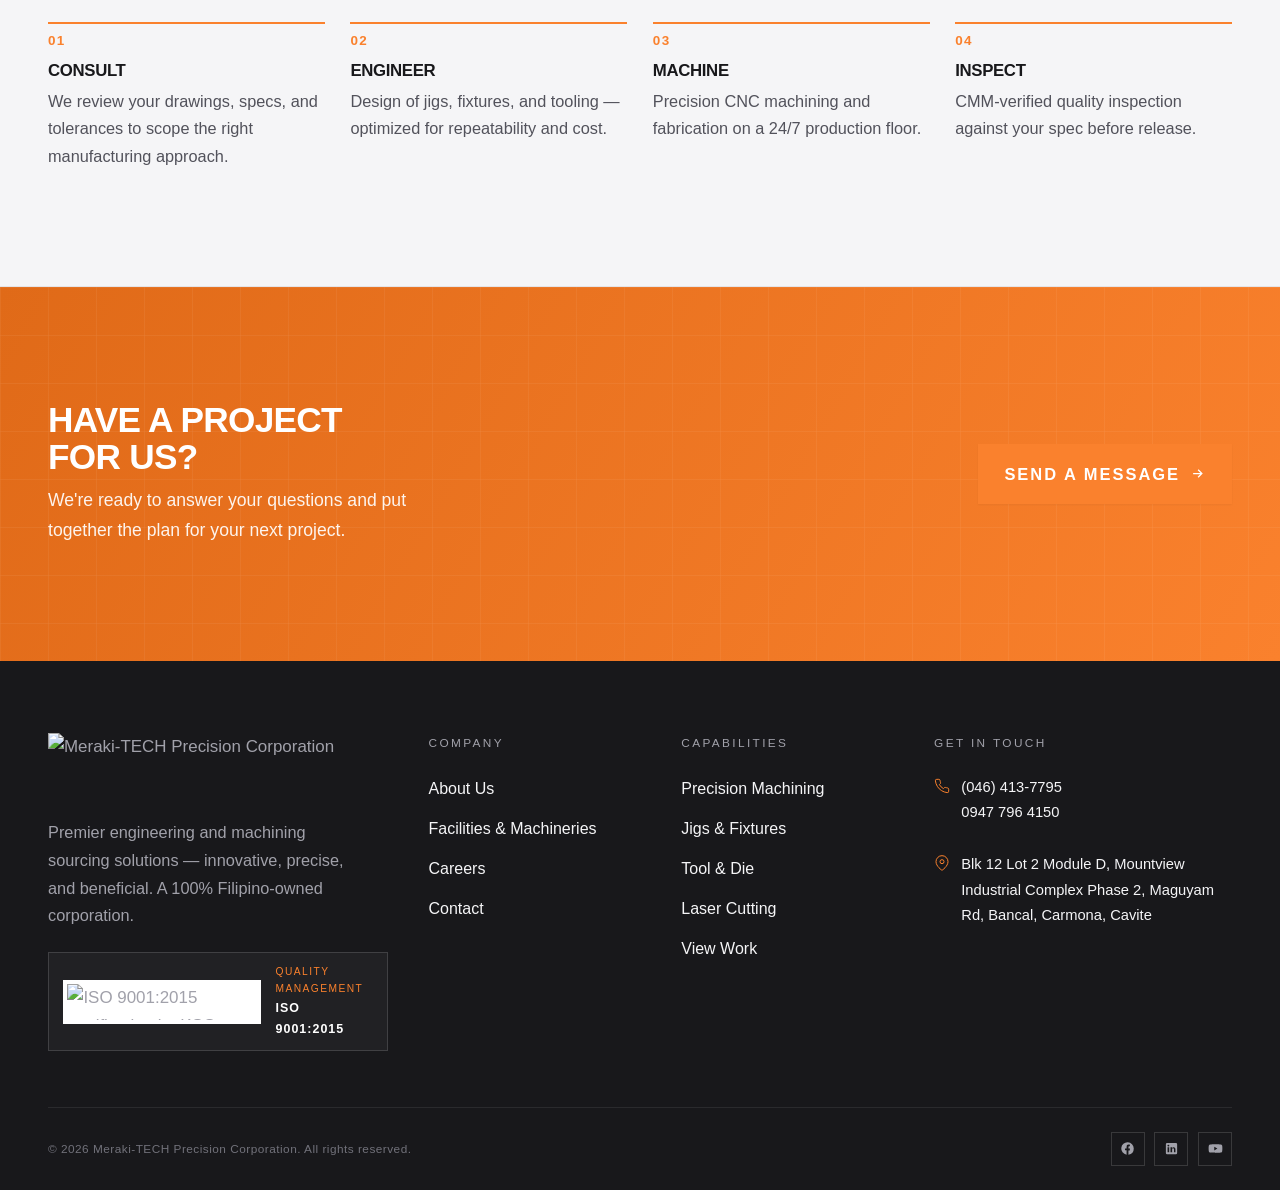
==== commit cbdcffeb: "Arial" ====
--- a/index.html
+++ b/index.html
@@ -3,30 +3,26 @@
 <head>
 <meta charset="UTF-8">
 <meta name="viewport" content="width=device-width, initial-scale=1">
-<title>Meraki-TECH Precision Corporation | Precision Machining & Engineering — Cavite, Philippines</title>
-<meta name="description" content="Meraki-TECH Precision Corporation is an ISO 9001:2015-certified, 100% Filipino-owned precision machining and engineering company in Carmona, Cavite. CNC machining, tool & die, jigs & fixtures, sheet metal fabrication, and mass production.">
+<title>Meraki-TECH Precision Corporation | Precision Machining &amp; Engineering — Cavite, Philippines</title>
+<meta name="description" content="Meraki-TECH Precision Corporation is an ISO 9001:2015-certified, 100% Filipino-owned precision machining and engineering company in Carmona, Cavite. CNC machining, tool &amp; die, jigs &amp; fixtures, sheet metal fabrication, and mass production.">
 <meta name="theme-color" content="#fa812d">
-<meta property="og:title" content="Meraki-TECH Precision Corporation">
-<meta property="og:description" content="Premier engineering and machining sourcing solutions — innovative, precise, and reliable.">
-<meta property="og:type" content="website">
-<link rel="stylesheet" href="assets/styles.css">
+<link rel="stylesheet" href="../assets/styles.css">
+<style>:root{--font-display:Arial,sans-serif;--font-body:Arial,sans-serif;--font-mono:Arial,sans-serif}</style>
 </head>
 <body>
 
-<!-- TOP BAR -->
 <div class="topbar"><div class="wrap">
   <div class="tb-left">
     <span><span class="dot">●</span> ISO 9001:2015 Certified</span>
     <span>Mon–Sat · 8:00 AM – 5:00 PM</span>
   </div>
-  <div class="tb-social">
-    <a href="tel:+63464137795">(046) 413-7795</a>
-  </div>
+  <div class="tb-social"><a href="tel:+63464137795">(046) 413-7795</a></div>
 </div></div>
 
-<!-- HEADER -->
 <header class="site"><div class="wrap">
-  <a class="brand" href="index.html" aria-label="Meraki-TECH Precision Corporation"><img class="logo" src="https://meraki-precision.com/wp-content/uploads/2021/03/logo-204x40-1.png" alt="Meraki-TECH Precision Corporation"></a>
+  <a class="brand" href="index.html" aria-label="Meraki-TECH Precision Corporation">
+    <img class="logo" src="https://meraki-precision.com/wp-content/uploads/2021/03/logo-204x40-1.png" alt="Meraki-TECH Precision Corporation">
+  </a>
   <nav class="main">
     <a href="index.html" class="active">Home</a>
     <a href="about.html">About</a>
@@ -52,8 +48,6 @@
 
 <!-- HERO -->
 <section class="hero">
-
-  <!-- Full-bleed background slider -->
   <div class="hero-slider" id="heroSlider">
     <div class="slides-track" id="heroTrack">
       <img class="photo" src="https://meraki-precision.com/wp-content/uploads/2021/03/slider-1.jpg" alt="Precision tooling at Meraki-TECH">
@@ -73,13 +67,7 @@
       <button class="sl-dot" aria-label="Slide 3"></button>
     </div>
   </div>
-
-  <!-- Dark gradient overlay -->
   <div class="hero-overlay"></div>
-  <!-- Subtle grid texture -->
-  <div class="hero-grid-deco"></div>
-
-  <!-- Content layer -->
   <div class="wrap">
     <div class="hero-copy reveal">
       <span class="eyebrow">Precision Machining · Engineering · Manufacturing</span>
@@ -91,8 +79,6 @@
         <a href="services.html" class="btn btn-ghost">View Capabilities</a>
       </div>
     </div>
-
-    <!-- Spec card -->
     <div class="hero-spec reveal">
       <div class="live">Capacity · Live</div>
       <div class="row"><span class="l">Tolerance</span><span class="v">±0.005 mm</span></div>
@@ -101,16 +87,33 @@
       <div class="row"><span class="l">Established</span><span class="v">Feb 2017</span></div>
     </div>
   </div>
-
 </section>
 
 <!-- STATS -->
 <section class="stats">
   <div class="wrap">
     <div class="stat reveal"><div class="num"><span data-count="8">0</span><span class="u">+</span></div><div class="lbl">Years of Operation</div></div>
-    <div class="stat reveal"><div class="num"><span data-count="70">0</span><span class="u">+</span></div><div class="lbl">Skilled Personnel</div></div>
+    <div class="stat reveal"><div class="num"><span data-count="100">0</span><span class="u">+</span></div><div class="lbl">Skilled Personnel</div></div>
     <div class="stat reveal"><div class="num"><span data-count="24">0</span><span class="u">/7</span></div><div class="lbl">Production Uptime</div></div>
     <div class="stat reveal"><div class="num"><span data-count="6">0</span></div><div class="lbl">Core Capabilities</div></div>
+  </div>
+</section>
+
+<!-- COMPANY VIDEO -->
+<section class="video-feature">
+  <div class="wrap">
+    <div class="shead reveal">
+      <span class="eyebrow">Annual Video Presentation · 2025</span>
+      <h2 class="section-title">See Us In Action</h2>
+      <p class="lead" style="color:rgba(255,255,255,.6);margin-top:0">A look inside Meraki-TECH — our people, our machines, and the precision behind every part we make.</p>
+    </div>
+    <div class="video-stage reveal" id="videoStage"
+         data-src="https://meraki-precision.com/wp-content/uploads/2026/06/MERAK%20AVP%202025.mp4">
+      <img class="video-poster" src="https://meraki-precision.com/wp-content/uploads/2026/06/Background.jpg" alt="Meraki-TECH AVP 2025 — click to play">
+      <button class="video-play-btn" aria-label="Play company video">
+        <svg viewBox="0 0 24 24" fill="currentColor"><path d="M8 5v14l11-7z"/></svg>
+      </button>
+    </div>
   </div>
 </section>
 
@@ -123,42 +126,12 @@
       <p class="lead">A complete engineering and machining sourcing solution under one roof — from a single prototype to full mass production.</p>
     </div>
     <div class="cap-grid">
-      <div class="cap reveal">
-        <span class="ix">01</span>
-        <div class="ic"><svg viewBox="0 0 48 48"><circle cx="24" cy="24" r="9"/><circle cx="24" cy="24" r="3"/><path d="M24 6v6M24 36v6M6 24h6M36 24h6M11 11l4 4M33 33l4 4M37 11l-4 4M15 33l-4 4"/></svg></div>
-        <h3>Precision Machining &amp; Toolmaking</h3>
-        <p>CNC turning, milling, and grinding with tight-tolerance finishing for tools, dies, and precision components.</p>
-      </div>
-      <div class="cap reveal">
-        <span class="ix">02</span>
-        <div class="ic"><svg viewBox="0 0 48 48"><rect x="8" y="14" width="32" height="20"/><path d="M8 20h32M14 14v6M14 28h8M28 28h6"/></svg></div>
-        <h3>Jigs &amp; Fixtures</h3>
-        <p>Design, assembly, and fabrication of jigs and fixtures engineered for repeatability and throughput.</p>
-      </div>
-      <div class="cap reveal">
-        <span class="ix">03</span>
-        <div class="ic"><svg viewBox="0 0 48 48"><path d="M10 38L24 10l14 28zM18 30h12M14 38h20"/></svg></div>
-        <h3>Tool &amp; Die Fabrication</h3>
-        <p>New build and repair of molds and dies — stamping dies, electrodes, and inspection mold parts.</p>
-      </div>
-      <div class="cap reveal">
-        <span class="ix">04</span>
-        <div class="ic"><svg viewBox="0 0 48 48"><rect x="8" y="10" width="32" height="28"/><path d="M8 18h32M16 10v28M24 26l6-6M30 26l-6-6"/></svg></div>
-        <h3>Sheet Metal Fabrication</h3>
-        <p>Bending, forming, and assembly of sheet metal parts with our metal-fabrication and bending lines.</p>
-      </div>
-      <div class="cap reveal">
-        <span class="ix">05</span>
-        <div class="ic"><svg viewBox="0 0 48 48"><path d="M24 6v18M24 24l-7 14M24 24l7 14"/><circle cx="24" cy="24" r="3"/><path d="M14 38h20"/></svg></div>
-        <h3>Laser Cutting</h3>
-        <p>High-accuracy laser cutting (KRASS) for clean, complex profiles in sheet and plate stock.</p>
-      </div>
-      <div class="cap reveal">
-        <span class="ix">06</span>
-        <div class="ic"><svg viewBox="0 0 48 48"><rect x="6" y="20" width="10" height="10"/><rect x="19" y="20" width="10" height="10"/><rect x="32" y="20" width="10" height="10"/><path d="M11 20v-6h26v6M24 30v6"/></svg></div>
-        <h3>Mass Production</h3>
-        <p>Scalable component manufacturing and assembly with consistent quality at volume.</p>
-      </div>
+      <div class="cap reveal"><span class="ix">01</span><div class="ic"><svg viewBox="0 0 48 48"><circle cx="24" cy="24" r="9"/><circle cx="24" cy="24" r="3"/><path d="M24 6v6M24 36v6M6 24h6M36 24h6M11 11l4 4M33 33l4 4M37 11l-4 4M15 33l-4 4"/></svg></div><h3>Precision Machining &amp; Toolmaking</h3><p>CNC turning, milling, and grinding with tight-tolerance finishing for tools, dies, and precision components.</p></div>
+      <div class="cap reveal"><span class="ix">02</span><div class="ic"><svg viewBox="0 0 48 48"><rect x="8" y="14" width="32" height="20"/><path d="M8 20h32M14 14v6M14 28h8M28 28h6"/></svg></div><h3>Jigs &amp; Fixtures</h3><p>Design, assembly, and fabrication of jigs and fixtures engineered for repeatability and throughput.</p></div>
+      <div class="cap reveal"><span class="ix">03</span><div class="ic"><svg viewBox="0 0 48 48"><path d="M10 38L24 10l14 28zM18 30h12M14 38h20"/></svg></div><h3>Tool &amp; Die Fabrication</h3><p>New build and repair of molds and dies — stamping dies, electrodes, and inspection mold parts.</p></div>
+      <div class="cap reveal"><span class="ix">04</span><div class="ic"><svg viewBox="0 0 48 48"><rect x="8" y="10" width="32" height="28"/><path d="M8 18h32M16 10v28M24 26l6-6M30 26l-6-6"/></svg></div><h3>Sheet Metal Fabrication</h3><p>Bending, forming, and assembly of sheet metal parts with our metal-fabrication and bending lines.</p></div>
+      <div class="cap reveal"><span class="ix">05</span><div class="ic"><svg viewBox="0 0 48 48"><path d="M24 6v18M24 24l-7 14M24 24l7 14"/><circle cx="24" cy="24" r="3"/><path d="M14 38h20"/></svg></div><h3>Laser Cutting</h3><p>High-accuracy laser cutting (KRASS) for clean, complex profiles in sheet and plate stock.</p></div>
+      <div class="cap reveal"><span class="ix">06</span><div class="ic"><svg viewBox="0 0 48 48"><rect x="6" y="20" width="10" height="10"/><rect x="19" y="20" width="10" height="10"/><rect x="32" y="20" width="10" height="10"/><path d="M11 20v-6h26v6M24 30v6"/></svg></div><h3>Mass Production</h3><p>Scalable component manufacturing and assembly with consistent quality at volume.</p></div>
     </div>
   </div>
 </section>
@@ -173,7 +146,7 @@
       <span class="eyebrow">Who We Are</span>
       <h2 class="section-title" style="margin:1rem 0 1.2rem">Meraki — Soul Put<br>Into The Work.</h2>
       <p class="lead" style="margin-bottom:1.2rem">The word <em>Meraki</em> is Greek: to do something with soul, creativity, and love — to put something of yourself into your work. That ethos defines how we machine every part.</p>
-      <p style="color:var(--gray-600)">Founded on February 13, 2017 as a 100% Filipino-owned corporation, Meraki-TECH has grown from 25 to 70+ employees and a purpose-built facility in Mountview Industrial Complex, Carmona, Cavite.</p>
+      <p style="color:var(--gray-600)">Founded on February 13, 2017 as a 100% Filipino-owned corporation, Meraki-TECH has grown from 25 to 100+ employees and a purpose-built facility in Mountview Industrial Complex, Carmona, Cavite.</p>
       <ul class="checks">
         <li>ISO 9001:2015 certified quality management</li>
         <li>Founded &amp; manned by committed engineering professionals</li>
@@ -231,11 +204,12 @@
   </div>
 </section>
 
-<!-- FOOTER -->
 <footer class="site"><div class="wrap">
   <div class="foot-top">
     <div>
-      <a class="brand" href="index.html" aria-label="Meraki-TECH Precision Corporation"><img class="logo" src="https://meraki-precision.com/wp-content/uploads/2021/03/logo-204x40-1.png" alt="Meraki-TECH Precision Corporation"></a>
+      <a class="brand" href="index.html" aria-label="Meraki-TECH Precision Corporation">
+        <img class="logo" src="https://meraki-precision.com/wp-content/uploads/2026/06/logo_x2.png" alt="Meraki-TECH Precision Corporation">
+      </a>
       <p class="fdesc">Premier engineering and machining sourcing solutions — innovative, precise, and beneficial. A 100% Filipino-owned corporation.</p>
       <div class="fcert">
         <img src="https://meraki-precision.com/wp-content/uploads/2021/03/KSQ-logo-300x182.png" alt="ISO 9001:2015 certification by KSQ">
@@ -281,6 +255,6 @@
   </div>
 </div></footer>
 
-<script src="assets/main.js"></script>
+<script src="../assets/main.js"></script>
 </body>
-</html>+</html>
--- a/assets/styles.css
+++ b/assets/styles.css
@@ -0,0 +1,678 @@
+/* =========================================================
+   MERAKI-TECH PRECISION — Design System (LIGHT)
+   White background · Orange (#fa812d) · Gray scale
+   ========================================================= */
+
+:root{
+  /* Brand */
+  --orange:#fa812d;
+  --orange-bright:#ff9a4c;
+  --orange-deep:#e06a18;
+  --orange-tint:#fff1e3;
+  --orange-soft:#ffe2c7;
+
+  /* Neutrals */
+  --white:#ffffff;
+  --paper:#fafafa;
+  --bg-soft:#f5f5f7;
+  --bg-medium:#ededf0;
+  --border:#e4e4e8;
+  --border-strong:#d4d4d8;
+  --gray-400:#a1a1aa;
+  --gray-500:#71717a;
+  --gray-600:#52525b;
+  --gray-700:#3f3f46;
+  --gray-800:#27272a;
+  --gray-900:#18181b;
+  --ink:#0d0d10;
+
+  --font-display:'Helvetica Neue',Helvetica,Arial,sans-serif;
+  --font-body:'Helvetica Neue',Helvetica,Arial,sans-serif;
+  --font-mono:'Helvetica Neue',Helvetica,Arial,sans-serif;
+
+  --maxw:1240px;
+  --ease:cubic-bezier(.16,1,.3,1);
+  --shadow-sm:0 1px 2px rgba(24,24,27,.05);
+  --shadow-md:0 6px 20px -8px rgba(24,24,27,.12);
+  --shadow-lg:0 18px 40px -16px rgba(24,24,27,.18);
+}
+
+*{margin:0;padding:0;box-sizing:border-box}
+html{scroll-behavior:smooth;-webkit-text-size-adjust:100%}
+body{
+  font-family:var(--font-body);
+  background:var(--white);
+  color:var(--gray-700);
+  line-height:1.7;
+  font-size:1.06rem;
+  overflow-x:hidden;
+  -webkit-font-smoothing:antialiased;
+}
+::selection{background:var(--orange);color:var(--white)}
+a{color:inherit;text-decoration:none}
+img{max-width:100%;display:block}
+
+.wrap{max-width:var(--maxw);margin:0 auto;padding:0 28px;position:relative;z-index:1}
+
+/* Typography */
+h1,h2,h3,h4{font-family:var(--font-display);color:var(--gray-900);line-height:1.05;letter-spacing:-.02em}
+.eyebrow{
+  font-family:var(--font-body);font-size:1.00rem;letter-spacing:.20em;text-transform:uppercase;
+  color:var(--orange);display:inline-flex;align-items:center;gap:.7rem;font-weight:800;
+}
+/* .eyebrow::before{content:"";width:28px;height:1px;background:var(--orange)} */
+.section-title{font-size:clamp(1.6rem,3.4vw,2.6rem);font-weight:800;text-transform:uppercase;color:var(--gray-900)}
+.lead{font-size:1.25rem;color:var(--gray-600);max-width:62ch;line-height:1.7}
+.mono{font-family:var(--font-mono)}
+
+section{padding:clamp(72px,9vw,128px) 0;position:relative}
+
+/* Buttons */
+.btn{
+  display:inline-flex;align-items:center;gap:.65rem;font-family:var(--font-body);
+  font-size:1.03rem;font-weight:500;letter-spacing:.12em;text-transform:uppercase;
+  padding:.95rem 1.6rem;border:1px solid transparent;cursor:pointer;
+  transition:all .35s var(--ease);position:relative;overflow:hidden;
+}
+.btn svg{width:15px;height:15px;transition:transform .35s var(--ease)}
+.btn:hover svg{transform:translateX(4px)}
+.btn-primary{background:var(--orange);color:var(--white);font-weight:600;box-shadow:var(--shadow-sm)}
+.btn-primary:hover{background:var(--orange-deep);box-shadow:0 12px 30px -8px rgba(250,129,45,.45)}
+.btn-ghost{border-color:var(--border-strong);color:var(--gray-900);background:var(--white)}
+.btn-ghost:hover{border-color:var(--orange);color:var(--orange)}
+.btn-dark{background:var(--gray-900);color:var(--white)}
+.btn-dark:hover{background:var(--gray-800);box-shadow:0 14px 30px -10px rgba(0,0,0,.3)}
+
+/* Top bar */
+.topbar{
+  background:var(--gray-900);color:var(--bg-soft);
+  font-family:var(--font-mono);font-size:.74rem;letter-spacing:.04em;
+  position:relative;z-index:60;
+}
+.topbar .wrap{display:flex;justify-content:space-between;align-items:center;height:42px;gap:1rem;flex-wrap:wrap}
+.topbar a{color:var(--bg-soft)}
+.topbar a:hover{color:var(--orange)}
+.topbar .tb-left{display:flex;gap:1.5rem;align-items:center}
+.topbar .tb-left span{display:flex;gap:.5rem;align-items:center}
+.topbar .dot{color:var(--orange)}
+.topbar .tb-social{display:flex;gap:1rem}
+
+/* Header */
+header.site{
+  position:sticky;top:0;z-index:50;background:rgb(255, 255, 255);
+  backdrop-filter:blur(14px);border-bottom:1px solid var(--border);transition:box-shadow .3s;
+}
+/* header.site.scrolled{box-shadow:var(--shadow-sm)} */
+header.site .wrap{display:flex;align-items:center;justify-content:space-between;height:78px;gap:1rem}
+/* .brand{display:flex;align-items:center;gap:.8rem} */
+.brand img.logo{height:40px;width:auto;display:block}
+
+nav.main{display:flex;align-items:center;gap:.3rem}
+nav.main a{
+  font-family:var(--font-mono);font-size:.78rem;letter-spacing:.08em;text-transform:uppercase;
+  color:var(--gray-700);padding:.55rem .85rem;position:relative;transition:color .25s;font-weight:500;
+}
+nav.main a:hover,nav.main a.active{color:var(--gray-900)}
+nav.main a::after{content:"";position:absolute;left:.85rem;right:.85rem;bottom:.3rem;height:2px;background:var(--orange);transform:scaleX(0);transform-origin:left;transition:transform .3s var(--ease)}
+nav.main a:hover::after,nav.main a.active::after{transform:scaleX(1)}
+nav.main .nav-cta{margin-left:.6rem}
+nav.main .nav-cta::after{display:none}
+
+.burger{display:none;flex-direction:column;gap:5px;background:none;border:0;cursor:pointer;padding:8px}
+.burger span{width:24px;height:2px;background:var(--gray-900);transition:.3s}
+
+.mobile-nav{
+  display:none;position:fixed;inset:78px 0 0;background:var(--white);z-index:45;
+  flex-direction:column;padding:24px 28px;gap:.2rem;
+}
+.mobile-nav a{font-family:var(--font-display);font-weight:700;font-size:1.4rem;text-transform:uppercase;color:var(--gray-900);padding:1rem 0;border-bottom:1px solid var(--border)}
+.mobile-nav a:hover{color:var(--orange)}
+.mobile-nav.open{display:flex}
+
+/* ---------- HERO ---------- */
+.hero{
+  min-height:92vh;display:flex;align-items:center;position:relative;overflow:hidden;
+  padding-top:80px;padding-bottom:100px;
+  background:var(--gray-900);
+}
+/* Dark gradient overlay sits above slider, below content */
+.hero-overlay{
+  position:absolute;inset:0;z-index:1;pointer-events:none;
+  background:
+    linear-gradient(105deg,rgba(8, 8, 12, 0.358) 38%,rgba(8,8,12,.38) 100%),
+    linear-gradient(to top,rgba(8,8,12,.55) 0%,transparent 45%);
+}
+/* .hero-grid-deco{
+  position:absolute;inset:0;z-index:2;opacity:.18;pointer-events:none;
+  background-image:linear-gradient(rgba(255,255,255,.6) 1px,transparent 1px),
+                   linear-gradient(90deg,rgba(255,255,255,.6) 1px,transparent 1px);
+  background-size:100px 100px;
+  -webkit-mask-image:linear-gradient(180deg,transparent,#000 30%,#000 70%,transparent);
+          mask-image:linear-gradient(180deg,transparent,#000 30%,#000 70%,transparent);
+} */
+/* Content layer */
+.hero .wrap{
+  display:grid;grid-template-columns:1fr 1fr;align-items:center;
+  gap:56px;position:relative;z-index:3;width:100%;
+}
+.hero-copy{max-width:680px}
+.hero h1{
+  font-size:clamp(2.2rem,5vw,4.2rem);font-weight:900;text-transform:uppercase;
+  color:var(--white);margin:1.4rem 0;letter-spacing:-.03em;
+}
+.hero h1 .accent{color:var(--orange);display:block}
+.hero h1 .outline{color:transparent;-webkit-text-stroke:1.5px var(--orange);display:block}
+.hero .eyebrow{color:var(--orange-bright)}
+.hero .eyebrow::before{background:var(--orange-bright)}
+.hero .lead{margin-bottom:2.2rem;font-size:1.25rem;color:rgba(255,255,255,.72);max-width:58ch;line-height:1.7}
+.hero-cta{display:flex;gap:1rem;flex-wrap:wrap}
+/* Ghost button override for dark bg */
+.hero .btn-ghost{
+  border-color:rgba(255,255,255,.28);color:var(--white);
+  background:rgba(255,255,255,.07);backdrop-filter:blur(4px);
+}
+.hero .btn-ghost:hover{border-color:var(--orange);color:var(--orange);background:rgba(250,129,45,.1)}
+
+/* ── Spec card — transparent, beside copy ── */
+.hero-spec{
+  position:relative;
+  background:transparent;
+  border:1px solid rgba(255,255,255,.18);
+  border-top:3px solid var(--orange);
+  font-family:var(--font-body);font-size:.92rem;
+  padding:2rem 2.2rem 1.6rem;
+  align-self:center;
+}
+/* Corner ticks */
+.hero-spec::before,.hero-spec::after{
+  content:"";position:absolute;width:12px;height:12px;z-index:2;
+}
+.hero-spec::before{bottom:-1px;left:-1px;border-bottom:2px solid var(--orange);border-left:2px solid var(--orange)}
+.hero-spec::after{bottom:-1px;right:-1px;border-bottom:2px solid var(--orange);border-right:2px solid var(--orange)}
+
+.hero-spec .live{
+  display:flex;align-items:center;gap:.6rem;font-size:.72rem;letter-spacing:.2em;
+  text-transform:uppercase;color:var(--orange);margin-bottom:1.4rem;font-weight:600;
+  text-shadow:0 1px 6px rgba(0,0,0,.8);
+}
+.hero-spec .live::before{
+  content:"";width:8px;height:8px;border-radius:50%;flex-shrink:0;
+  background:var(--orange);animation:pulse 2s infinite;
+}
+@keyframes pulse{
+  0%{box-shadow:0 0 0 0 rgba(250,129,45,.55)}
+  70%{box-shadow:0 0 0 10px rgba(250,129,45,0)}
+  100%{box-shadow:0 0 0 0 rgba(250,129,45,0)}
+}
+.hero-spec .row{
+  display:flex;justify-content:space-between;align-items:center;
+  padding:.85rem 0;
+  border-bottom:1px solid rgba(255,255,255,.12);
+  gap:2rem;
+}
+.hero-spec .row:last-child{border-bottom:0}
+.hero-spec .row .l{
+  color:rgba(255,255,255,.95);font-size:.85rem;letter-spacing:.06em;
+  text-shadow:0 1px 6px rgba(0,0,0,.8);
+}
+.hero-spec .row .v{
+  color:var(--white);font-weight:700;font-size:1rem;letter-spacing:.03em;
+  text-shadow:0 1px 6px rgba(0,0,0,.8);
+  text-align:right;
+}
+
+/* ---------- Hero slider (full-bleed background) ---------- */
+.hero-slider{position:absolute;inset:0;z-index:0;overflow:hidden}
+.slides-track{
+  display:flex;height:100%;
+  transition:transform 2s cubic-bezier(.16,1,.3,1);
+  will-change:transform;
+}
+.slides-track .photo{
+  width:100%;height:100%;flex:0 0 100%;
+  object-fit:cover;display:block;
+  user-select:none;pointer-events:none;
+}
+.sl-arrow{
+  position:absolute;top:50%;transform:translateY(-50%);
+  background:rgba(255,255,255,.12);border:1px solid rgba(255,255,255,.22);
+  color:var(--white);width:46px;height:46px;
+  display:grid;place-items:center;cursor:pointer;
+  transition:.10s;z-index:4;backdrop-filter:blur(8px);
+}
+.sl-arrow:hover{background:var(--orange);border-color:var(--orange)}
+.sl-arrow svg{width:18px;height:18px}
+.sl-prev{left:22px}
+.sl-next{right:22px}
+.sl-dots{
+  position:absolute;bottom:24px;left:50%;transform:translateX(-50%);
+  display:flex;gap:7px;z-index:4;align-items:center;
+}
+.sl-dot{
+  width:8px;height:8px;border-radius:50%;padding:0;
+  background:rgba(255,255,255,.35);border:1.5px solid rgba(255,255,255,.55);
+  cursor:pointer;transition:width .3s var(--ease),background .3s,border-radius .3s;
+}
+.sl-dot.active{width:24px;border-radius:4px;background:var(--orange);border-color:var(--orange)}
+
+/* ---------- Stats strip ---------- */
+.stats{background:var(--gray-900);color:var(--white);padding:0;border-top:4px solid var(--orange)}
+.stats .wrap{display:grid;grid-template-columns:repeat(4,1fr);gap:0}
+.stat{padding:2.6rem 1.6rem;border-right:1px solid rgba(255,255,255,.08);position:relative}
+.stat:last-child{border-right:0}
+.stat .num{font-family:var(--font-display);font-weight:900;font-size:clamp(1.8rem,3.4vw,2.6rem);color:var(--white);line-height:1}
+.stat .num .u{color:var(--orange)}
+.stat .lbl{font-family:var(--font-mono);font-size:.72rem;letter-spacing:.14em;text-transform:uppercase;color:var(--gray-400);margin-top:.7rem}
+
+/* Section heading */
+.shead{margin-bottom:3.2rem;max-width:760px}
+.shead .section-title{margin:1rem 0 1.2rem}
+
+/* ---------- Capability cards ---------- */
+.cap-grid{display:grid;grid-template-columns:repeat(3,1fr);gap:1.5rem}
+.cap{
+  background:var(--white);padding:2.2rem 1.9rem;position:relative;transition:.35s var(--ease);
+  border:1px solid var(--border);min-height:230px;display:flex;flex-direction:column;
+}
+.cap:hover{transform:translateY(-4px);border-color:var(--orange);box-shadow:var(--shadow-md)}
+.cap .ix{font-family:var(--font-mono);font-size:.74rem;color:var(--orange);letter-spacing:.1em;font-weight:600}
+.cap .ic{width:46px;height:46px;margin:1.1rem 0;color:var(--orange);
+  background:var(--orange-tint);display:grid;place-items:center;border-radius:2px;
+}
+.cap .ic svg{width:60%;height:60%;stroke:currentColor;fill:none;stroke-width:1.5}
+.cap h3{font-size:1.15rem;font-weight:700;text-transform:uppercase;margin-bottom:.6rem;color:var(--gray-900)}
+.cap p{font-size:1.05rem;color:var(--gray-600);line-height:1.7}
+
+/* ---------- Split / feature ---------- */
+.split{display:grid;grid-template-columns:1fr 1fr;gap:64px;align-items:center}
+.split .visual{
+  aspect-ratio:4/3;background:var(--bg-soft);border:1px solid var(--border-strong);
+  position:relative;overflow:hidden;box-shadow:var(--shadow-md);
+}
+.split .visual img{width:100%;height:100%;object-fit:cover;display:block}
+.split .visual::before,.split .visual::after{content:"";position:absolute;width:14px;height:14px;border:2px solid var(--orange);z-index:2;pointer-events:none}
+.split .visual::before{top:-1px;left:-1px;border-right:0;border-bottom:0}
+.split .visual::after{bottom:-1px;right:-1px;border-left:0;border-top:0}
+.split ul.checks{list-style:none;margin-top:1.6rem;display:grid;gap:.9rem}
+.split ul.checks li{display:flex;gap:.85rem;align-items:flex-start;font-size:1.08rem;color:var(--gray-700);line-height:1.6}
+.split ul.checks li::before{
+  content:"";flex:0 0 auto;width:20px;height:20px;margin-top:2px;border-radius:50%;
+  background:var(--orange-tint) url("data:image/svg+xml;utf8,<svg xmlns='http://www.w3.org/2000/svg' viewBox='0 0 12 12' fill='none' stroke='%23fa812d' stroke-width='2'><path d='M2 6.5l2.5 2.5L10 3.5'/></svg>") center/12px no-repeat;
+}
+
+/* ---------- Industries ---------- */
+.ind-grid{display:grid;grid-template-columns:repeat(3,1fr);gap:1rem}
+.ind{
+  background:var(--white);padding:1.6rem 1.4rem;display:flex;align-items:center;gap:1rem;
+  border:1px solid var(--border);transition:.3s;
+}
+.ind:hover{border-color:var(--orange);background:var(--orange-tint)}
+.ind .ic{width:36px;height:36px;color:var(--orange);flex:0 0 auto;
+  background:var(--orange-tint);display:grid;place-items:center;border-radius:2px;
+}
+.ind:hover .ic{background:var(--white)}
+.ind .ic svg{width:60%;height:60%;stroke:currentColor;fill:none;stroke-width:1.5}
+.ind span{font-family:var(--font-display);font-weight:600;text-transform:uppercase;font-size:.98rem;color:var(--gray-900)}
+
+/* ---------- Process steps ---------- */
+.process{display:grid;grid-template-columns:repeat(4,1fr);gap:1.6rem;counter-reset:step}
+.pstep{position:relative;padding-top:2.4rem;border-top:2px solid var(--orange)}
+.pstep::before{counter-increment:step;content:"0" counter(step);position:absolute;top:.4rem;left:0;font-family:var(--font-mono);font-size:.84rem;color:var(--orange);letter-spacing:.1em;font-weight:600}
+.pstep h4{font-size:1.05rem;text-transform:uppercase;margin-bottom:.5rem;color:var(--gray-900)}
+.pstep p{font-size:1.02rem;color:var(--gray-600);line-height:1.7}
+
+/* ---------- CTA band ---------- */
+.cta-band{background:linear-gradient(120deg,var(--orange-deep),var(--orange));position:relative;overflow:hidden;color:var(--white)}
+.cta-band::before{content:"";position:absolute;inset:0;opacity:.13;
+  background-image:linear-gradient(rgba(255,255,255,.4) 1px,transparent 1px),linear-gradient(90deg,rgba(255,255,255,.4) 1px,transparent 1px);
+  background-size:48px 48px}
+.cta-band .wrap{display:flex;justify-content:space-between;align-items:center;gap:2rem;flex-wrap:wrap;position:relative;z-index:1}
+.cta-band h2{color:var(--white);font-size:clamp(1.5rem,2.8vw,2.2rem);font-weight:900;text-transform:uppercase;max-width:18ch}
+.cta-band p{color:rgba(255,255,255,.92);max-width:42ch;margin-top:.6rem;font-weight:500;font-size:1.1rem;line-height:1.7}
+.cta-band .btn-dark{background:var(--gray-900);color:var(--white)}
+.cta-band .btn-dark:hover{background:var(--ink)}
+
+/* ---------- Company Video ---------- */
+.video-feature{
+  background:var(--gray-900);
+  border-top:4px solid var(--orange);
+  text-align:center;
+}
+.video-feature .shead{
+  max-width:560px;
+  margin-left:auto;margin-right:auto;
+  margin-bottom:2.8rem;
+}
+.video-feature .eyebrow{color:var(--orange-bright)}
+.video-feature .section-title{color:var(--white)}
+
+.video-stage{
+  position:relative;
+  width:100%;max-width:960px;
+  margin:0 auto;
+  aspect-ratio:16/9;
+  background:var(--ink);
+  cursor:pointer;overflow:hidden;
+  box-shadow:0 40px 100px rgba(0,0,0,.7);
+  border:1px solid rgba(255,255,255,.07);
+}
+.video-poster{
+  width:100%;height:100%;
+  object-fit:cover;display:block;
+  transition:transform .7s var(--ease),opacity .35s;
+}
+.video-stage:hover .video-poster{transform:scale(1.04);opacity:.78}
+/* Vignette so play button always pops */
+.video-stage::after{
+  content:"";position:absolute;inset:0;
+  background:radial-gradient(ellipse at center,transparent 25%,rgba(0,0,0,.45) 100%);
+  pointer-events:none;z-index:1;
+}
+.video-play-btn{
+  position:absolute;top:50%;left:50%;
+  transform:translate(-50%,-50%);
+  width:84px;height:84px;border-radius:50%;
+  background:var(--orange);color:var(--white);border:0;cursor:pointer;
+  display:grid;place-items:center;
+  transition:.3s var(--ease);
+  animation:vidpulse 2.6s ease-out infinite;
+  z-index:2;pointer-events:none;
+}
+.video-play-btn svg{width:36px;height:36px;margin-left:5px}
+.video-stage:hover .video-play-btn{
+  transform:translate(-50%,-50%) scale(1.14);
+  background:var(--orange-deep);
+  animation:none;
+  box-shadow:0 16px 48px rgba(250,129,45,.65);
+}
+.video-stage video{width:100%;height:100%;display:block;background:#000}
+@keyframes vidpulse{
+  0%{box-shadow:0 0 0 0 rgba(250,129,45,.6)}
+  70%{box-shadow:0 0 0 22px rgba(250,129,45,0)}
+  100%{box-shadow:0 0 0 0 rgba(250,129,45,0)}
+}
+
+/* ---------- Footer (dark) ---------- */
+footer.site{background:var(--gray-900);color:var(--gray-400);padding:72px 0 0}
+.foot-top{display:grid;grid-template-columns:1.6fr 1fr 1fr 1.4fr;gap:40px;padding-bottom:56px;border-bottom:1px solid rgba(255,255,255,.08)}
+/* footer .brand img.logo{filter:brightness(0) invert(1);height:40px} */
+footer .brand img.logo{height:64px}
+footer .fdesc{color:var(--gray-400);font-size:1.02rem;max-width:34ch;margin-top:1.4rem;line-height:1.7}
+footer h5{font-family:var(--font-mono);font-size:.74rem;letter-spacing:.2em;text-transform:uppercase;color:var(--gray-400);margin-bottom:1.4rem;font-weight:500}
+footer ul{list-style:none;display:grid;gap:.7rem}
+footer ul a{font-size:1rem;color:var(--bg-soft);transition:.25s}
+footer ul a:hover{color:var(--orange);padding-left:.3rem}
+.fcontact li{font-size:.92rem;color:var(--bg-soft);margin-bottom:1rem;display:flex;gap:.7rem;align-items:flex-start}
+.fcontact li .ic{color:var(--orange);flex:0 0 auto;margin-top:2px}
+.fcontact li .ic svg{width:16px;height:16px;stroke:currentColor;fill:none;stroke-width:1.5}
+.fcert{margin-top:1.4rem;display:inline-flex;align-items:center;gap:.9rem;border:1px solid rgba(255,255,255,.14);padding:.6rem .9rem;background:rgba(255,255,255,.04)}
+.fcert img{height:44px;width:auto;background:var(--white);padding:4px}
+.fcert .txt b{font-family:var(--font-mono);font-size:.78rem;color:var(--white);letter-spacing:.08em;display:block}
+.fcert .txt small{font-family:var(--font-mono);font-size:.64rem;color:var(--orange);letter-spacing:.14em;display:block}
+.foot-bottom{display:flex;justify-content:space-between;align-items:center;padding:24px 0;flex-wrap:wrap;gap:1rem}
+.foot-bottom p{font-family:var(--font-mono);font-size:.74rem;color:var(--gray-500);letter-spacing:.04em}
+.foot-bottom .fsoc{display:flex;gap:.6rem}
+.foot-bottom .fsoc a{width:34px;height:34px;border:1px solid rgba(255,255,255,.14);display:grid;place-items:center;color:var(--gray-400);transition:.25s}
+.foot-bottom .fsoc a:hover{border-color:var(--orange);color:var(--orange);background:rgba(250,129,45,.08)}
+.foot-bottom .fsoc svg{width:15px;height:15px;fill:currentColor}
+
+/* ---------- Page hero (interior) ---------- */
+.page-hero{
+  padding:clamp(80px,11vw,140px) 0 clamp(48px,6vw,80px);
+  background:var(--white);
+  border-bottom:1px solid var(--border);position:relative;
+  background-size:cover;background-position:center;background-repeat:no-repeat;
+}
+.page-hero.has-bg{
+  background-color:var(--gray-900);
+  border-bottom:none;
+}
+.page-hero.has-bg::before{
+  content:"";position:absolute;inset:0;z-index:0;
+  background:linear-gradient(105deg,rgba(8,8,12,.78) 40%,rgba(8,8,12,.55) 100%),
+             linear-gradient(to top,rgba(8,8,12,.6) 0%,transparent 50%);
+  pointer-events:none;
+}
+.page-hero.has-bg .wrap{position:relative;z-index:1}
+.page-hero.has-bg h1{color:var(--white)}
+.page-hero.has-bg .lead{color:rgba(255,255,255,.78)}
+.page-hero.has-bg .crumbs{color:rgba(255,255,255,.55)}
+.page-hero.has-bg .crumbs a{color:rgba(255,255,255,.7)}
+.page-hero.has-bg .crumbs a:hover{color:var(--orange)}
+.page-hero.has-bg .crumbs .sep{color:var(--orange)}
+.page-hero h1{font-size:clamp(2rem,4.6vw,3.4rem);font-weight:900;text-transform:uppercase;margin:1rem 0 1.2rem;letter-spacing:-.03em;color:var(--gray-900)}
+.crumbs{font-family:var(--font-mono);font-size:.74rem;letter-spacing:.1em;color:var(--gray-500);text-transform:uppercase}
+.crumbs a:hover{color:var(--orange)}
+.crumbs .sep{margin:0 .6rem;color:var(--orange)}
+
+/* ---------- About: VMQ cards ---------- */
+.vmq{display:grid;grid-template-columns:repeat(3,1fr);gap:1.6rem}
+.vmq .card{border:1px solid var(--border);background:var(--white);padding:2.4rem 2rem;position:relative;transition:.3s}
+.vmq .card:hover{border-color:var(--orange);box-shadow:var(--shadow-md)}
+.vmq .card .tag{font-family:var(--font-mono);font-size:.72rem;letter-spacing:.2em;color:var(--orange);text-transform:uppercase;font-weight:500}
+.vmq .card h3{font-size:1.2rem;text-transform:uppercase;margin:.9rem 0 1rem;color:var(--gray-900)}
+.vmq .card p{color:var(--gray-600);font-size:1.06rem;line-height:1.7}
+.vmq .card .big{position:absolute;top:1.2rem;right:1.4rem;font-family:var(--font-display);font-weight:900;font-size:2.6rem;color:var(--orange-soft)}
+
+/* Spec card */
+.spec-card{border:1px solid var(--border-strong);background:var(--white);box-shadow:var(--shadow-md)}
+.spec-card .ph{
+  padding:1.1rem 1.4rem;border-bottom:1px solid var(--border);background:var(--bg-soft);
+  font-family:var(--font-body);font-size:.72rem;letter-spacing:.18em;text-transform:uppercase;color:var(--gray-600);
+  display:flex;justify-content:space-between;align-items:center;
+}
+.spec-card .ph .live{color:var(--orange);display:flex;gap:.5rem;align-items:center;font-weight:600}
+.spec-card .ph .live::before{content:"";width:7px;height:7px;border-radius:50%;background:var(--orange);animation:pulse 2s infinite}
+.spec-card .row{display:flex;justify-content:space-between;padding:.95rem 1.4rem;border-bottom:1px solid var(--border);font-family:var(--font-mono);font-size:.84rem}
+.spec-card .row:last-child{border-bottom:0}
+.spec-card .row span:first-child{color:var(--gray-500)}
+.spec-card .row span:last-child{color:var(--gray-900);font-weight:600}
+.spec-card .row .u{color:var(--orange)}
+
+/* ---------- Timeline ---------- */
+.timeline{position:relative;margin-top:1rem}
+.timeline::before{content:"";position:absolute;left:8px;top:6px;bottom:6px;width:2px;background:var(--border-strong)}
+.tl-item{position:relative;padding:0 0 2.6rem 44px}
+.tl-item::before{content:"";position:absolute;left:0;top:4px;width:18px;height:18px;border:3px solid var(--orange);background:var(--white);border-radius:50%}
+.tl-item .date{font-family:var(--font-mono);font-size:.8rem;letter-spacing:.1em;color:var(--orange);text-transform:uppercase;font-weight:600}
+.tl-item h4{font-size:1.05rem;margin:.5rem 0;color:var(--gray-900);text-transform:none;letter-spacing:0}
+.tl-item p{color:var(--gray-600);font-size:1.04rem;line-height:1.7}
+.tl-item ul{margin:.6rem 0 0 1.1rem;color:var(--gray-600);font-size:.92rem}
+
+/* ---------- Responsibility grid ---------- */
+.resp-grid{display:grid;grid-template-columns:repeat(3,1fr);gap:1rem}
+.resp{background:var(--white);border:1px solid var(--border);padding:2rem;transition:.3s}
+.resp:hover{border-color:var(--orange);background:var(--orange-tint)}
+.resp .ic{width:38px;height:38px;color:var(--orange);margin-bottom:1.2rem;
+  background:var(--orange-tint);display:grid;place-items:center}
+.resp:hover .ic{background:var(--white)}
+.resp .ic svg{width:60%;height:60%;stroke:currentColor;fill:none;stroke-width:1.5}
+.resp h4{font-size:.98rem;text-transform:uppercase;color:var(--gray-900);margin-bottom:.6rem}
+.resp p{font-size:1.02rem;color:var(--gray-600);line-height:1.7}
+
+/* ---------- Gallery / portfolio ---------- */
+.filters{display:flex;flex-wrap:wrap;gap:.5rem;margin-bottom:2.4rem}
+.filters button{
+  font-family:var(--font-mono);font-size:.76rem;letter-spacing:.08em;text-transform:uppercase;
+  padding:.6rem 1.1rem;background:var(--white);border:1px solid var(--border-strong);color:var(--gray-700);cursor:pointer;transition:.25s;font-weight:500;
+}
+.filters button:hover{color:var(--gray-900);border-color:var(--gray-500)}
+.filters button.active{background:var(--orange);color:var(--white);border-color:var(--orange);font-weight:600}
+.gallery{display:grid;grid-template-columns:repeat(4,1fr);gap:1rem}
+.gitem{
+  background:var(--bg-soft);aspect-ratio:1/1;position:relative;overflow:hidden;cursor:default;
+  border:1px solid var(--border);transition:.3s;
+}
+.gitem:hover{border-color:var(--orange);box-shadow:var(--shadow-md)}
+.gitem img{width:100%;height:100%;object-fit:cover;display:block;transition:transform .55s var(--ease)}
+.gitem:hover img{transform:scale(1.06)}
+.gitem .meta{position:absolute;left:0;right:0;bottom:0;padding:1rem;
+  background:linear-gradient(0deg,rgba(24,24,27,.95) 0%,rgba(24,24,27,.6) 60%,transparent 100%);
+  transform:translateY(20%);opacity:0;transition:.35s var(--ease);color:var(--white);
+}
+.gitem:hover .meta{transform:none;opacity:1}
+.gitem .meta .cat{font-family:var(--font-mono);font-size:.66rem;letter-spacing:.14em;text-transform:uppercase;color:var(--orange-bright);font-weight:600}
+.gitem .meta h4{font-size:.96rem;text-transform:none;letter-spacing:0;color:var(--white);margin-top:.2rem}
+.gitem.hide{display:none}
+
+/* ---------- Contact ---------- */
+.contact-grid{display:grid;grid-template-columns:1fr 1fr;gap:56px;align-items:start}
+.cinfo .ci-item{display:flex;gap:1rem;padding:1.4rem 0;border-bottom:1px solid var(--border)}
+.cinfo .ci-item:first-child{padding-top:0}
+.cinfo .ci-item .ic{width:44px;height:44px;border:1px solid var(--border-strong);background:var(--orange-tint);display:grid;place-items:center;color:var(--orange);flex:0 0 auto}
+.cinfo .ci-item .ic svg{width:18px;height:18px;stroke:currentColor;fill:none;stroke-width:1.5}
+.cinfo .ci-item h4{font-family:var(--font-mono);font-size:.74rem;letter-spacing:.18em;text-transform:uppercase;color:var(--gray-500);margin-bottom:.5rem;font-weight:500}
+.cinfo .ci-item p{color:var(--gray-900);font-size:1rem;line-height:1.5}
+.cform{border:1px solid var(--border-strong);background:var(--white);padding:2.4rem;box-shadow:var(--shadow-md)}
+.cform h3{color:var(--gray-900)}
+.cform p{color:var(--gray-600)}
+.cform .frow{margin-bottom:1.3rem}
+.cform label{display:block;font-family:var(--font-mono);font-size:.72rem;letter-spacing:.12em;text-transform:uppercase;color:var(--gray-600);margin-bottom:.55rem;font-weight:500}
+.cform input,.cform select,.cform textarea{
+  width:100%;background:var(--paper);border:1px solid var(--border-strong);color:var(--gray-900);
+  font-family:var(--font-body);font-size:.95rem;padding:.85rem 1rem;transition:border-color .25s;
+}
+.cform input:focus,.cform select:focus,.cform textarea:focus{outline:none;border-color:var(--orange);background:var(--white)}
+.cform textarea{resize:vertical;min-height:120px}
+.cform input[type="file"]{padding:.55rem .8rem;cursor:pointer}
+.cform .req{color:var(--orange);font-style:normal}
+.cform .frow.two{display:grid;grid-template-columns:1fr 1fr;gap:1rem}
+.form-note{font-family:var(--font-mono);font-size:.72rem;color:var(--gray-500);margin-top:1rem;text-align:center}
+.form-flash{padding:.9rem 1.2rem;margin-bottom:1.4rem;font-size:.92rem;border-left:3px solid}
+.form-flash--ok{background:#f0fdf4;border-color:#22c55e;color:#166534}
+.form-flash--err{background:#fff1f2;border-color:#f43f5e;color:#9f1239}
+.map-embed{margin-top:3rem;border:1px solid var(--border-strong);height:360px;width:100%}
+
+/* ---------- Reveal animation ---------- */
+.reveal{opacity:0;transform:translateY(28px);transition:opacity .8s var(--ease),transform .8s var(--ease)}
+.reveal.in{opacity:1;transform:none}
+
+/* ---------- Quote block ---------- */
+.quoteblock{border-left:3px solid var(--orange);background:var(--bg-soft);padding:1.6rem 2rem;max-width:70ch}
+.quoteblock p{font-size:1.22rem;color:var(--gray-700);font-style:italic;line-height:1.75}
+.quoteblock cite{display:block;margin-top:1.2rem;font-family:var(--font-mono);font-size:.82rem;color:var(--orange);font-style:normal;letter-spacing:.06em;font-weight:600}
+
+/* ---------- Soft-section background ---------- */
+.bg-soft{background:var(--bg-soft);border-top:1px solid var(--border);border-bottom:1px solid var(--border)}
+
+/* =========================================================
+   Facilities / Machineries / Careers
+   ========================================================= */
+
+.fac-grid{display:grid;grid-template-columns:repeat(4,1fr);gap:1.2rem}
+.fac{background:var(--white);border:1px solid var(--border);overflow:hidden;transition:.3s}
+.fac:hover{border-color:var(--orange);box-shadow:var(--shadow-md);transform:translateY(-3px)}
+.fac .fac-vis{aspect-ratio:4/3;position:relative;background:var(--bg-soft);overflow:hidden}
+.fac .fac-vis img{width:100%;height:100%;object-fit:cover;display:block;transition:transform .5s var(--ease)}
+.fac:hover .fac-vis img{transform:scale(1.05)}
+.fac .fac-vis .placeholder{position:absolute;inset:0;display:grid;place-items:center;color:var(--gray-400);
+  background-image:linear-gradient(var(--border) 1px,transparent 1px),linear-gradient(90deg,var(--border) 1px,transparent 1px);
+  background-size:18px 18px;background-color:var(--bg-soft);
+}
+.fac .fac-vis .placeholder svg{width:32%;height:32%;stroke:currentColor;fill:none;stroke-width:1}
+.fac .fac-cap{padding:1rem 1.2rem;display:flex;justify-content:space-between;align-items:center;gap:.5rem;border-top:1px solid var(--border)}
+.fac .fac-cap h4{font-size:.95rem;text-transform:none;letter-spacing:0;color:var(--gray-900);font-weight:600}
+.fac .fac-cap .tag{font-family:var(--font-mono);font-size:.62rem;color:var(--orange);letter-spacing:.1em;font-weight:600}
+
+/* Tabs */
+.tabs-nav{display:flex;flex-wrap:wrap;gap:.4rem;margin-bottom:2.4rem;border-bottom:1px solid var(--border);padding-bottom:0}
+.tabs-nav button{
+  font-family:var(--font-mono);font-size:.76rem;letter-spacing:.06em;text-transform:uppercase;
+  padding:.85rem 1.1rem;background:transparent;border:0;border-bottom:2px solid transparent;
+  color:var(--gray-500);cursor:pointer;transition:.25s;margin-bottom:-1px;font-weight:500;
+}
+.tabs-nav button:hover{color:var(--gray-900)}
+.tabs-nav button.active{color:var(--orange);border-bottom-color:var(--orange)}
+.tab-panel{display:none}
+.tab-panel.active{display:block;animation:fadeIn .4s var(--ease)}
+@keyframes fadeIn{from{opacity:0;transform:translateY(10px)}to{opacity:1;transform:none}}
+
+/* Machine cards */
+.mach-grid{display:grid;grid-template-columns:repeat(2,1fr);gap:1.6rem}
+.mach{border:1px solid var(--border);background:var(--white);display:flex;flex-direction:column;transition:.3s}
+.mach:hover{border-color:var(--orange);box-shadow:var(--shadow-md)}
+.mach .mhead{display:flex;align-items:center;gap:1.2rem;padding:1.4rem 1.6rem;border-bottom:1px solid var(--border);background:var(--bg-soft)}
+.mach .mhead .mvis{width:96px;height:96px;flex:0 0 auto;border:1px solid var(--border-strong);background:var(--white);overflow:hidden;position:relative}
+.mach .mhead .mvis img{width:100%;height:100%;object-fit:cover;display:block}
+.mach .mhead h4{font-size:1.05rem;text-transform:uppercase;color:var(--gray-900);letter-spacing:0}
+.mach .mhead .msub{font-family:var(--font-mono);font-size:.7rem;letter-spacing:.12em;color:var(--orange);text-transform:uppercase;margin-top:.3rem;font-weight:600}
+.mach .mbody{padding:1.4rem 1.6rem}
+.mach .mbody p{font-size:.9rem;color:var(--gray-600);margin-bottom:1rem}
+.spec-table{width:100%;border-collapse:collapse;font-family:var(--font-mono);font-size:.78rem}
+.spec-table tr{border-bottom:1px solid var(--border)}
+.spec-table tr:last-child{border-bottom:0}
+.spec-table td{padding:.55rem .2rem;vertical-align:top}
+.spec-table td:first-child{color:var(--gray-500);width:52%}
+.spec-table td:last-child{color:var(--gray-900);text-align:right;font-weight:500}
+.mach .feat{list-style:none;display:grid;gap:.6rem;margin-top:.4rem}
+.mach .feat li{position:relative;padding-left:1.2rem;font-size:.88rem;color:var(--gray-600)}
+.mach .feat li::before{content:"";position:absolute;left:0;top:.55rem;width:6px;height:6px;background:var(--orange)}
+.spec-label{font-family:var(--font-mono);font-size:.68rem;letter-spacing:.16em;text-transform:uppercase;color:var(--gray-500);margin:1.1rem 0 .5rem;font-weight:600}
+
+/* Careers / jobs */
+.jobs{display:grid;gap:1rem}
+.job{background:var(--white);border:1px solid var(--border);transition:border-color .25s}
+.job.open{border-color:var(--orange)}
+.job .jhead{display:flex;justify-content:space-between;align-items:center;gap:1rem;padding:1.6rem 1.8rem;cursor:pointer;transition:background .25s}
+.job .jhead:hover{background:var(--bg-soft)}
+.job .jhead .jt{display:flex;align-items:center;gap:1.1rem}
+.job .jhead .jno{font-family:var(--font-mono);font-size:.8rem;color:var(--orange);font-weight:600}
+.job .jhead h3{font-size:1.1rem;text-transform:uppercase;color:var(--gray-900);letter-spacing:0}
+.job .jhead .jmeta{font-family:var(--font-mono);font-size:.72rem;color:var(--gray-500);letter-spacing:.08em;display:flex;align-items:center;gap:1rem;margin-top:.3rem}
+.job .jtoggle{width:34px;height:34px;border:1px solid var(--border-strong);display:grid;place-items:center;color:var(--orange);flex:0 0 auto;transition:.3s;background:var(--white)}
+.job .jtoggle svg{width:16px;height:16px;stroke:currentColor;fill:none;stroke-width:2;transition:transform .3s var(--ease)}
+.job.open .jtoggle{background:var(--orange);color:var(--white);border-color:var(--orange)}
+.job.open .jtoggle svg{transform:rotate(45deg)}
+.job .jbody{max-height:0;overflow:hidden;transition:max-height .45s var(--ease)}
+.job .jbody-inner{padding:0 1.8rem 1.8rem;display:grid;grid-template-columns:1fr 1fr;gap:2rem}
+.job .jbody-inner .jcol h5{font-family:var(--font-mono);font-size:.72rem;letter-spacing:.16em;text-transform:uppercase;color:var(--orange);margin-bottom:.9rem;font-weight:600}
+.job .jbody-inner ul{list-style:none;display:grid;gap:.55rem}
+.job .jbody-inner ul li{position:relative;padding-left:1.2rem;font-size:.92rem;color:var(--gray-600)}
+.job .jbody-inner ul li::before{content:"";position:absolute;left:0;top:.55rem;width:6px;height:6px;border:1px solid var(--orange);background:var(--orange-tint)}
+.job .japply{grid-column:1/-1;display:flex;justify-content:space-between;align-items:center;gap:1rem;flex-wrap:wrap;border-top:1px solid var(--border);padding-top:1.4rem}
+.job .japply .sal{font-family:var(--font-mono);font-size:.82rem;color:var(--gray-900)}
+.job .japply .sal span{color:var(--gray-500)}
+
+.careers-cta{border:1px solid var(--border-strong);background:var(--bg-soft);padding:2.4rem;display:flex;justify-content:space-between;align-items:center;gap:2rem;flex-wrap:wrap;margin-top:2.4rem}
+.careers-cta h3{font-size:1.2rem;text-transform:uppercase;color:var(--gray-900)}
+.careers-cta p{color:var(--gray-600);margin-top:.5rem;font-size:1.04rem;line-height:1.7}
+.careers-cta a.mail{font-family:var(--font-mono);color:var(--orange);font-weight:600}
+
+/* Apply page */
+.apply-layout{display:grid;grid-template-columns:1fr 1.5fr;gap:3rem;align-items:start}
+.apply-aside .eyebrow{display:block;margin-bottom:.5rem}
+
+/* Responsive */
+@media(max-width:980px){
+  nav.main{display:none}
+  .sl-arrow{display:none}
+  .burger{display:flex}
+  .hero .wrap{grid-template-columns:1fr;gap:36px}
+  .hero-copy{max-width:100%}
+  .hero-spec{max-width:480px}
+  .stats .wrap{grid-template-columns:1fr 1fr}
+  .stat:nth-child(2){border-right:0}
+  .stat:nth-child(1),.stat:nth-child(2){border-bottom:1px solid rgba(255,255,255,.08)}
+  .cap-grid,.ind-grid,.resp-grid{grid-template-columns:1fr 1fr}
+  .process{grid-template-columns:1fr 1fr;gap:2rem}
+  .split{grid-template-columns:1fr;gap:36px}
+  .vmq{grid-template-columns:1fr}
+  .gallery,.fac-grid{grid-template-columns:1fr 1fr}
+  .mach-grid{grid-template-columns:1fr}
+  .foot-top{grid-template-columns:1fr 1fr}
+  .contact-grid{grid-template-columns:1fr;gap:36px}
+  .apply-layout{grid-template-columns:1fr;gap:2rem}
+  .job .jbody-inner{grid-template-columns:1fr;gap:1.4rem}
+}
+@media(max-width:560px){
+  .topbar .tb-left{gap:1rem;font-size:.68rem}
+  .topbar .tb-social{display:none}
+  .stats .wrap{grid-template-columns:1fr}
+  .stat{border-right:0;border-bottom:1px solid rgba(255,255,255,.08)}
+  .cap-grid,.ind-grid,.resp-grid,.gallery,.fac-grid{grid-template-columns:1fr}
+  .process{grid-template-columns:1fr}
+  .cform .frow.two{grid-template-columns:1fr}
+  .wrap{padding:0 20px}
+  .job .jhead{flex-wrap:wrap}
+  .job .jhead h3{font-size:1.1rem}
+}
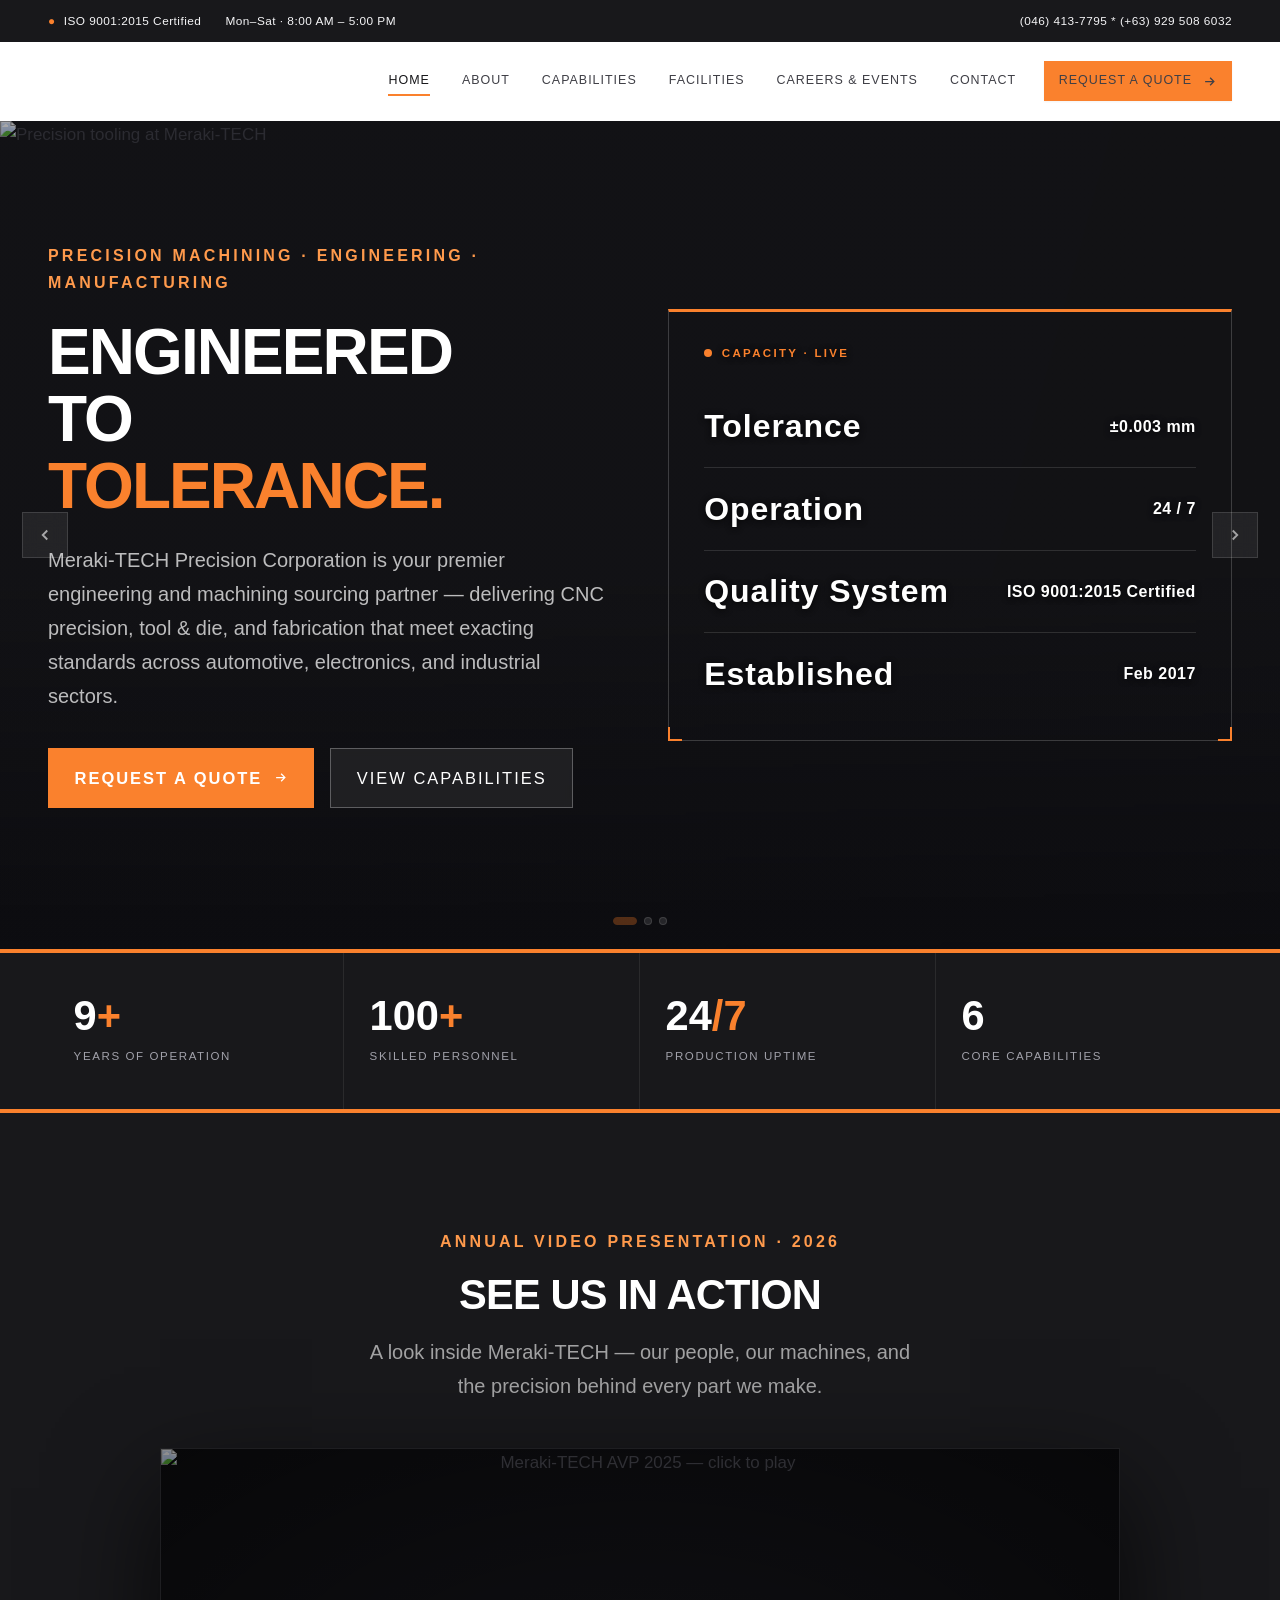
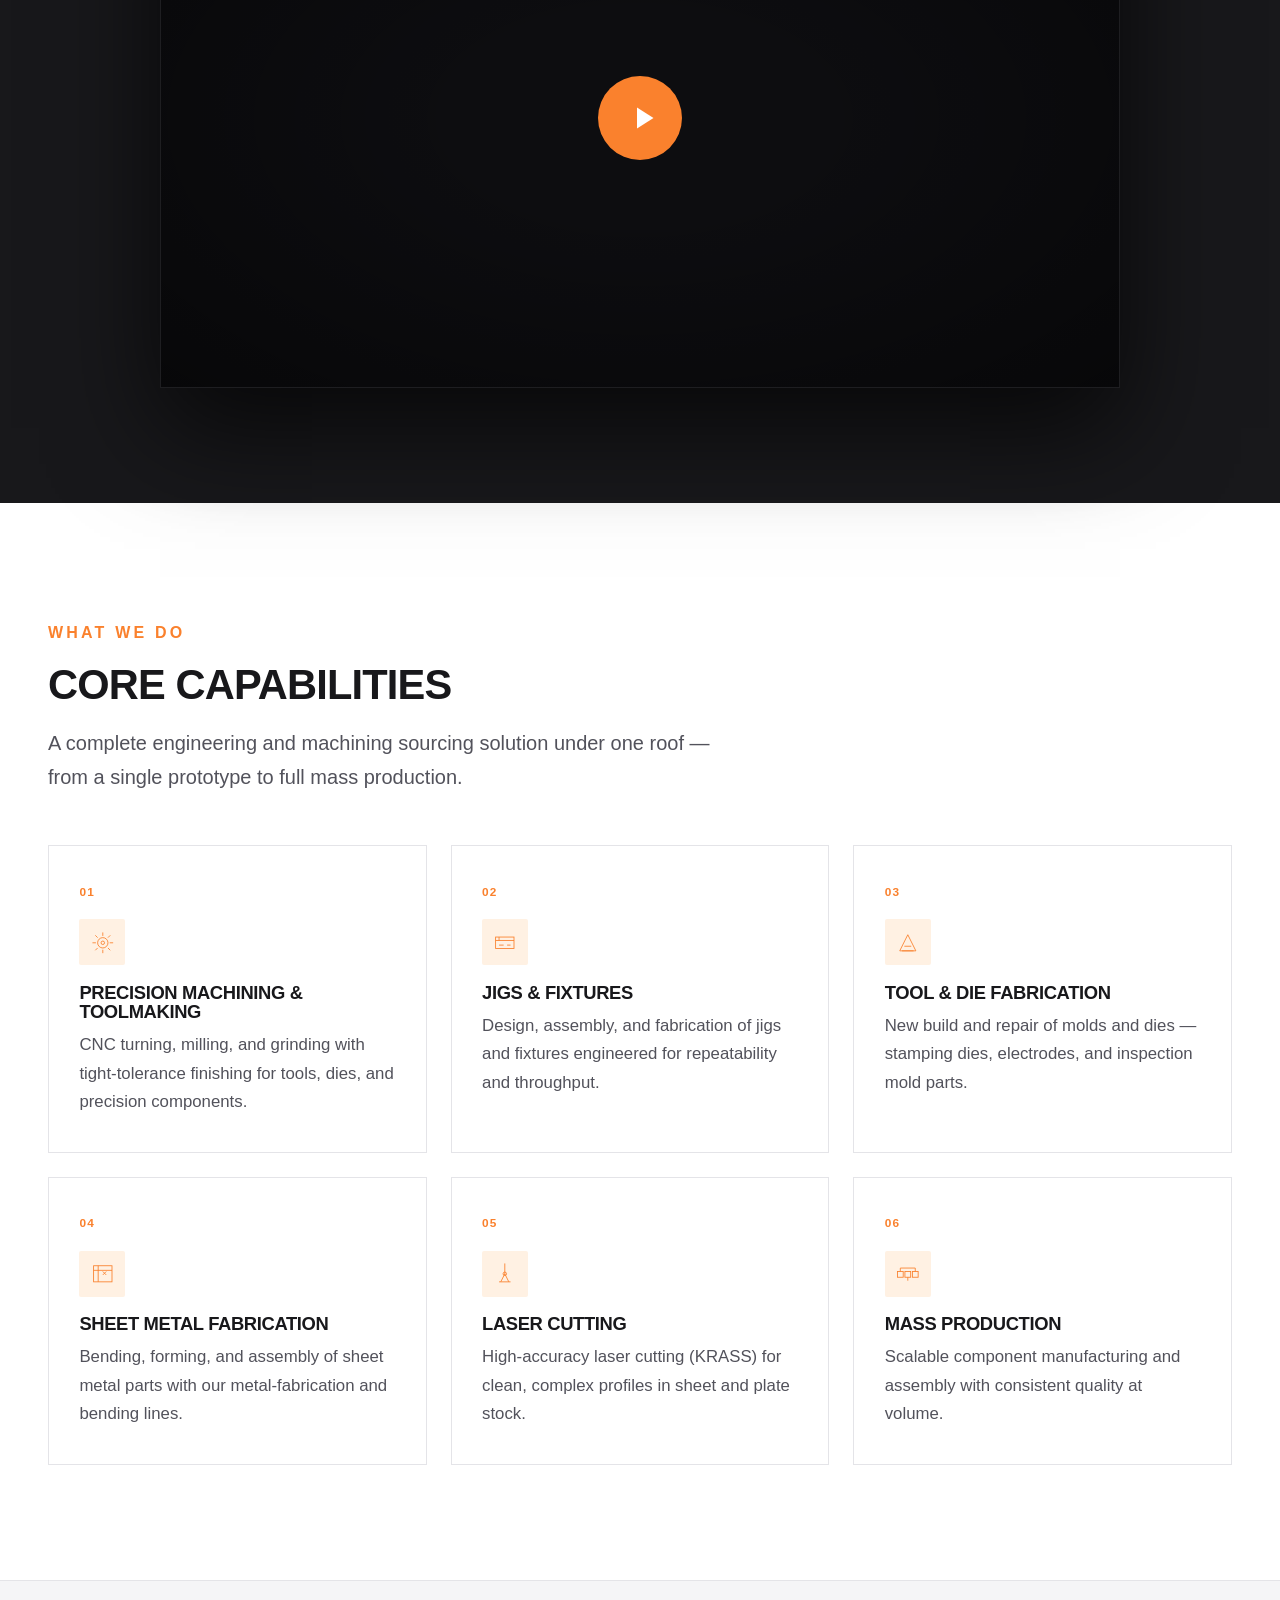
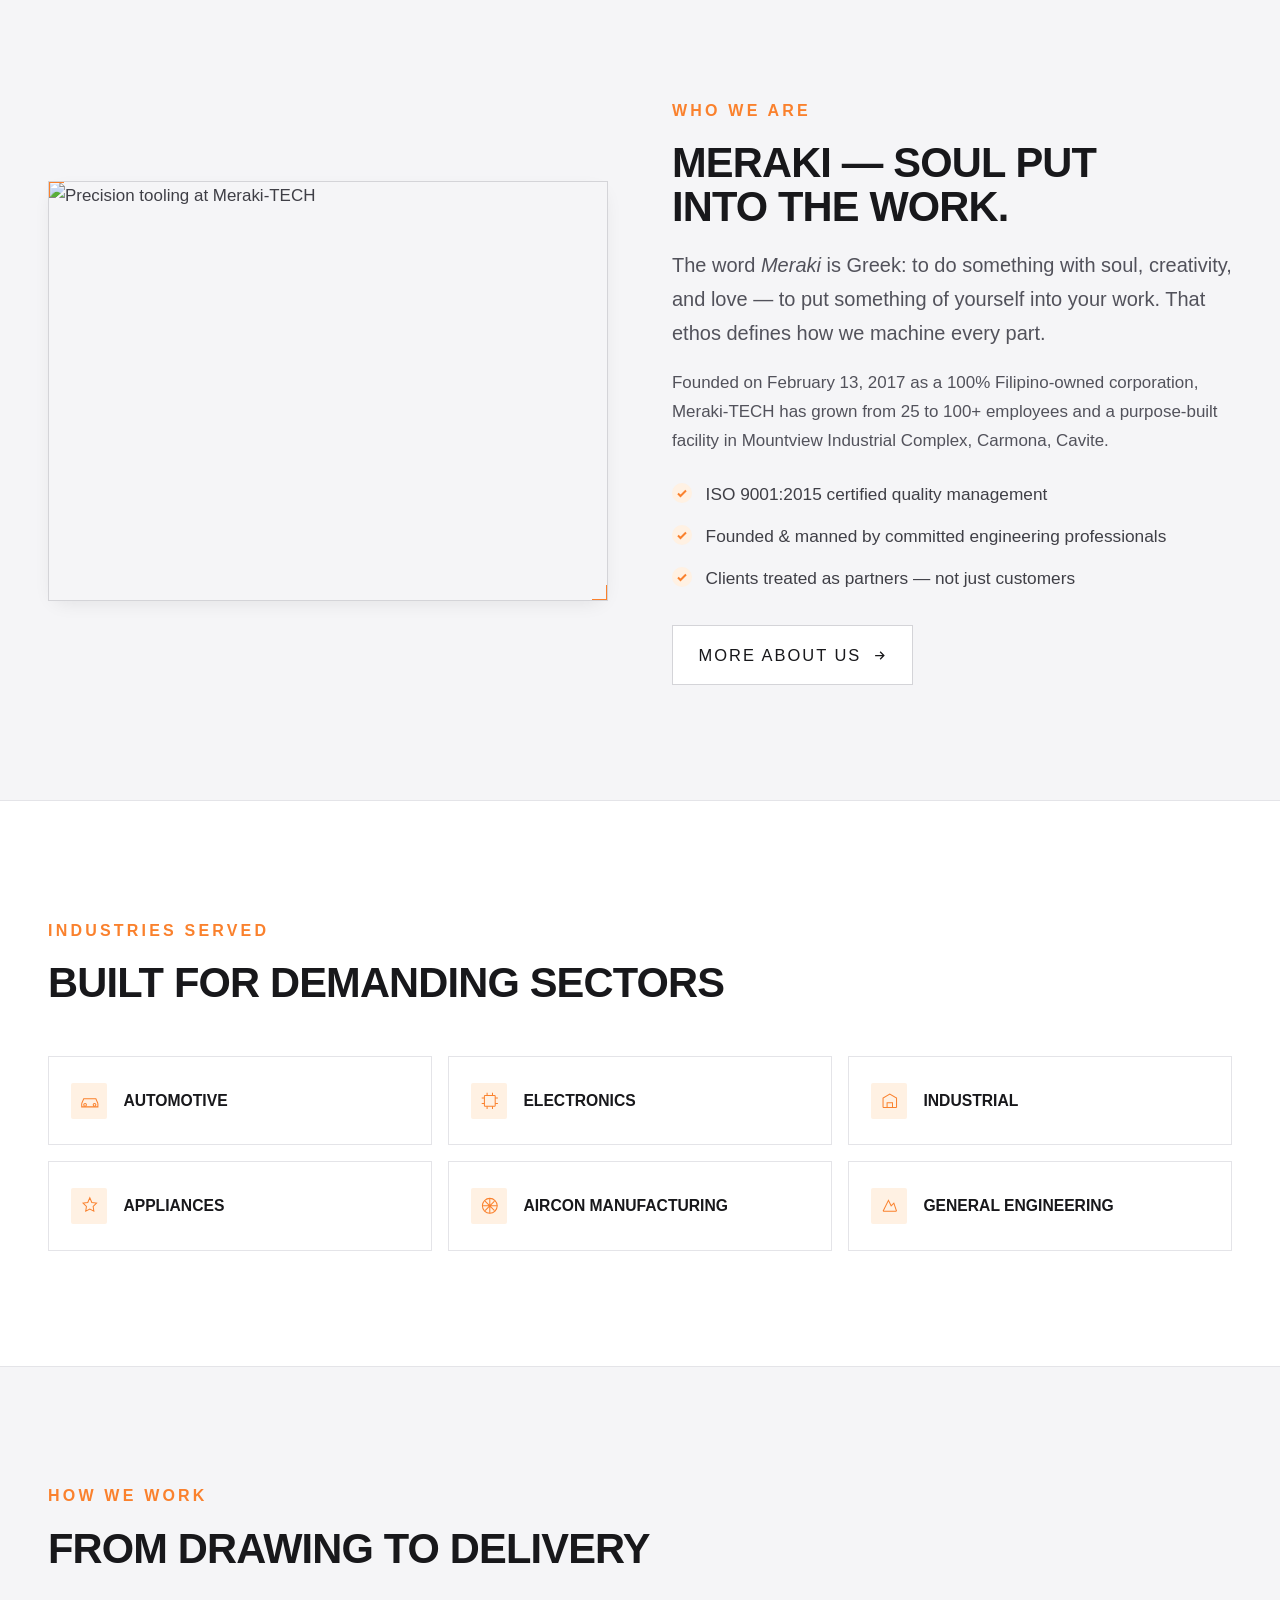
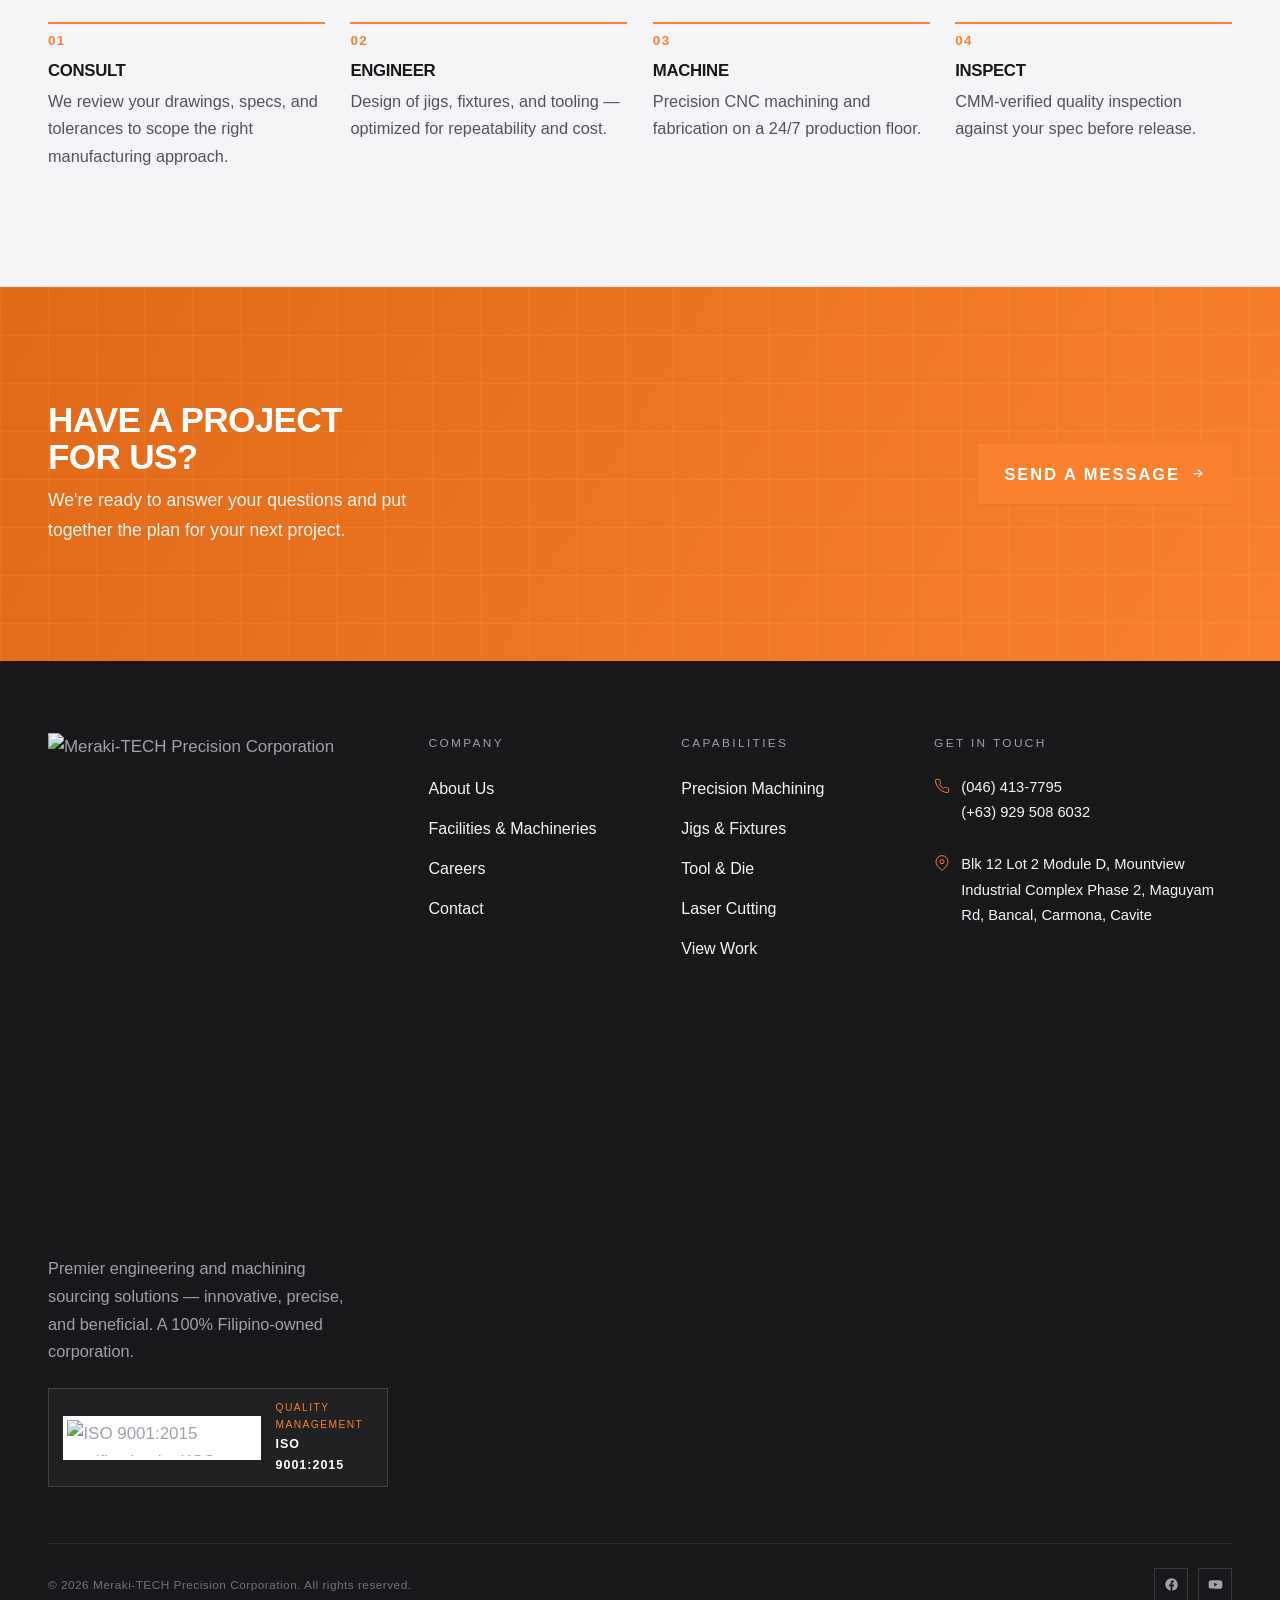
==== commit 333c57df: "added_machines_editothers" ====
--- a/index.html
+++ b/index.html
@@ -16,19 +16,19 @@
     <span><span class="dot">●</span> ISO 9001:2015 Certified</span>
     <span>Mon–Sat · 8:00 AM – 5:00 PM</span>
   </div>
-  <div class="tb-social"><a href="tel:+63464137795">(046) 413-7795</a></div>
+  <div class="tb-social"><a href="tel:+63464137795">(046) 413-7795 * (+63) 929 508 6032</a></div>
 </div></div>
 
 <header class="site"><div class="wrap">
   <a class="brand" href="index.html" aria-label="Meraki-TECH Precision Corporation">
-    <img class="logo" src="https://meraki-precision.com/wp-content/uploads/2021/03/logo-204x40-1.png" alt="Meraki-TECH Precision Corporation">
+    <img class="logo" src="https://meraki-precision.com/wp-content/uploads/2026/06/meraki_logo.png" alt="Meraki-TECH Precision Corporation">
   </a>
   <nav class="main">
     <a href="index.html" class="active">Home</a>
     <a href="about.html">About</a>
     <a href="services.html">Capabilities</a>
     <a href="facilities.html">Facilities</a>
-    <a href="careers.html">Careers</a>
+    <a href="careers.html">Careers & Events</a>
     <a href="contact.html">Contact</a>
     <a href="contact.html" class="btn btn-primary nav-cta">Request a Quote
       <svg viewBox="0 0 24 24" fill="none" stroke="currentColor" stroke-width="2"><path d="M5 12h14M13 6l6 6-6 6"/></svg></a>
@@ -81,9 +81,9 @@
     </div>
     <div class="hero-spec reveal">
       <div class="live">Capacity · Live</div>
-      <div class="row"><span class="l">Tolerance</span><span class="v">±0.005 mm</span></div>
+      <div class="row"><span class="l">Tolerance</span><span class="v">±0.003 mm</span></div>
       <div class="row"><span class="l">Operation</span><span class="v">24 / 7</span></div>
-      <div class="row"><span class="l">Quality</span><span class="v">ISO 9001:2015</span></div>
+      <div class="row"><span class="l">Quality System</span><span class="v">ISO 9001:2015 Certified</span></div>
       <div class="row"><span class="l">Established</span><span class="v">Feb 2017</span></div>
     </div>
   </div>
@@ -92,7 +92,7 @@
 <!-- STATS -->
 <section class="stats">
   <div class="wrap">
-    <div class="stat reveal"><div class="num"><span data-count="8">0</span><span class="u">+</span></div><div class="lbl">Years of Operation</div></div>
+    <div class="stat reveal"><div class="num"><span data-count="9">0</span><span class="u">+</span></div><div class="lbl">Years of Operation</div></div>
     <div class="stat reveal"><div class="num"><span data-count="100">0</span><span class="u">+</span></div><div class="lbl">Skilled Personnel</div></div>
     <div class="stat reveal"><div class="num"><span data-count="24">0</span><span class="u">/7</span></div><div class="lbl">Production Uptime</div></div>
     <div class="stat reveal"><div class="num"><span data-count="6">0</span></div><div class="lbl">Core Capabilities</div></div>
@@ -103,7 +103,7 @@
 <section class="video-feature">
   <div class="wrap">
     <div class="shead reveal">
-      <span class="eyebrow">Annual Video Presentation · 2025</span>
+      <span class="eyebrow">Annual Video Presentation · 2026</span>
       <h2 class="section-title">See Us In Action</h2>
       <p class="lead" style="color:rgba(255,255,255,.6);margin-top:0">A look inside Meraki-TECH — our people, our machines, and the precision behind every part we make.</p>
     </div>
@@ -239,7 +239,7 @@
       <h5>Get In Touch</h5>
       <ul class="fcontact">
         <li><span class="ic"><svg viewBox="0 0 24 24"><path d="M22 16.92v3a2 2 0 0 1-2.18 2 19.79 19.79 0 0 1-8.63-3.07 19.5 19.5 0 0 1-6-6 19.79 19.79 0 0 1-3.07-8.67A2 2 0 0 1 4.11 2h3a2 2 0 0 1 2 1.72 12.84 12.84 0 0 0 .7 2.81 2 2 0 0 1-.45 2.11L8.09 9.91a16 16 0 0 0 6 6l1.27-1.27a2 2 0 0 1 2.11-.45 12.84 12.84 0 0 0 2.81.7A2 2 0 0 1 22 16.92z"/></svg></span>
-          <span>(046) 413-7795<br>0947 796 4150</span></li>
+          <span>(046) 413-7795<br>(+63) 929 508 6032</span></li>
         <li><span class="ic"><svg viewBox="0 0 24 24"><path d="M21 10c0 7-9 13-9 13s-9-6-9-13a9 9 0 0 1 18 0z"/><circle cx="12" cy="10" r="3"/></svg></span>
           <span>Blk 12 Lot 2 Module D, Mountview Industrial Complex Phase 2, Maguyam Rd, Bancal, Carmona, Cavite</span></li>
       </ul>
@@ -249,7 +249,7 @@
     <p>© 2026 Meraki-TECH Precision Corporation. All rights reserved.</p>
     <div class="fsoc">
       <a href="https://www.facebook.com/merakiTECHprecision" aria-label="Facebook"><svg viewBox="0 0 24 24"><path d="M22 12a10 10 0 1 0-11.5 9.9v-7H8v-3h2.5V9.5a3.5 3.5 0 0 1 3.7-3.8c.8 0 1.6.1 1.6.1v2.5h-1c-1 0-1.3.6-1.3 1.3V12H16l-.5 3h-2v7A10 10 0 0 0 22 12z"/></svg></a>
-      <a href="#" aria-label="LinkedIn"><svg viewBox="0 0 24 24"><path d="M19 3a2 2 0 0 1 2 2v14a2 2 0 0 1-2 2H5a2 2 0 0 1-2-2V5a2 2 0 0 1 2-2h14zM8.3 18V10H5.7v8h2.6zM7 8.8a1.5 1.5 0 1 0 0-3 1.5 1.5 0 0 0 0 3zM18.3 18v-4.4c0-2.4-1.3-3.5-3-3.5a2.6 2.6 0 0 0-2.3 1.3V10h-2.6v8h2.6v-4.3c0-1.1.2-2.2 1.6-2.2s1.4 1.3 1.4 2.3V18h2.3z"/></svg></a>
+      <!-- <a href="#" aria-label="LinkedIn"><svg viewBox="0 0 24 24"><path d="M19 3a2 2 0 0 1 2 2v14a2 2 0 0 1-2 2H5a2 2 0 0 1-2-2V5a2 2 0 0 1 2-2h14zM8.3 18V10H5.7v8h2.6zM7 8.8a1.5 1.5 0 1 0 0-3 1.5 1.5 0 0 0 0 3zM18.3 18v-4.4c0-2.4-1.3-3.5-3-3.5a2.6 2.6 0 0 0-2.3 1.3V10h-2.6v8h2.6v-4.3c0-1.1.2-2.2 1.6-2.2s1.4 1.3 1.4 2.3V18h2.3z"/></svg></a> -->
       <a href="https://www.youtube.com/@merakitechprecision3103" aria-label="YouTube"><svg viewBox="0 0 24 24"><path d="M23 12s0-3.2-.4-4.7a2.5 2.5 0 0 0-1.7-1.8C19.4 5 12 5 12 5s-7.4 0-8.9.5a2.5 2.5 0 0 0-1.7 1.8C1 8.8 1 12 1 12s0 3.2.4 4.7a2.5 2.5 0 0 0 1.7 1.8c1.5.5 8.9.5 8.9.5s7.4 0 8.9-.5a2.5 2.5 0 0 0 1.7-1.8C23 15.2 23 12 23 12zM10 15V9l5 3-5 3z"/></svg></a>
     </div>
   </div>
--- a/assets/styles.css
+++ b/assets/styles.css
@@ -105,7 +105,7 @@
 /* header.site.scrolled{box-shadow:var(--shadow-sm)} */
 header.site .wrap{display:flex;align-items:center;justify-content:space-between;height:78px;gap:1rem}
 /* .brand{display:flex;align-items:center;gap:.8rem} */
-.brand img.logo{height:40px;width:auto;display:block}
+.brand img.logo{height:500px;width:auto;display:block}
 
 nav.main{display:flex;align-items:center;gap:.3rem}
 nav.main a{
@@ -212,8 +212,11 @@
 }
 .hero-spec .row:last-child{border-bottom:0}
 .hero-spec .row .l{
-  color:rgba(255,255,255,.95);font-size:.85rem;letter-spacing:.06em;
+  /* color:rgba(255,255,255,.95);font-size:.85rem;letter-spacing:.06em;
+  text-shadow:0 1px 6px rgba(0,0,0,.8); */
+  color:var(--white);font-weight:700;font-size:2rem;letter-spacing:.03em;
   text-shadow:0 1px 6px rgba(0,0,0,.8);
+  text-align:right;
 }
 .hero-spec .row .v{
   color:var(--white);font-weight:700;font-size:1rem;letter-spacing:.03em;
@@ -396,7 +399,7 @@
 footer.site{background:var(--gray-900);color:var(--gray-400);padding:72px 0 0}
 .foot-top{display:grid;grid-template-columns:1.6fr 1fr 1fr 1.4fr;gap:40px;padding-bottom:56px;border-bottom:1px solid rgba(255,255,255,.08)}
 /* footer .brand img.logo{filter:brightness(0) invert(1);height:40px} */
-footer .brand img.logo{height:64px}
+footer .brand img.logo{height:500px}
 footer .fdesc{color:var(--gray-400);font-size:1.02rem;max-width:34ch;margin-top:1.4rem;line-height:1.7}
 footer h5{font-family:var(--font-mono);font-size:.74rem;letter-spacing:.2em;text-transform:uppercase;color:var(--gray-400);margin-bottom:1.4rem;font-weight:500}
 footer ul{list-style:none;display:grid;gap:.7rem}
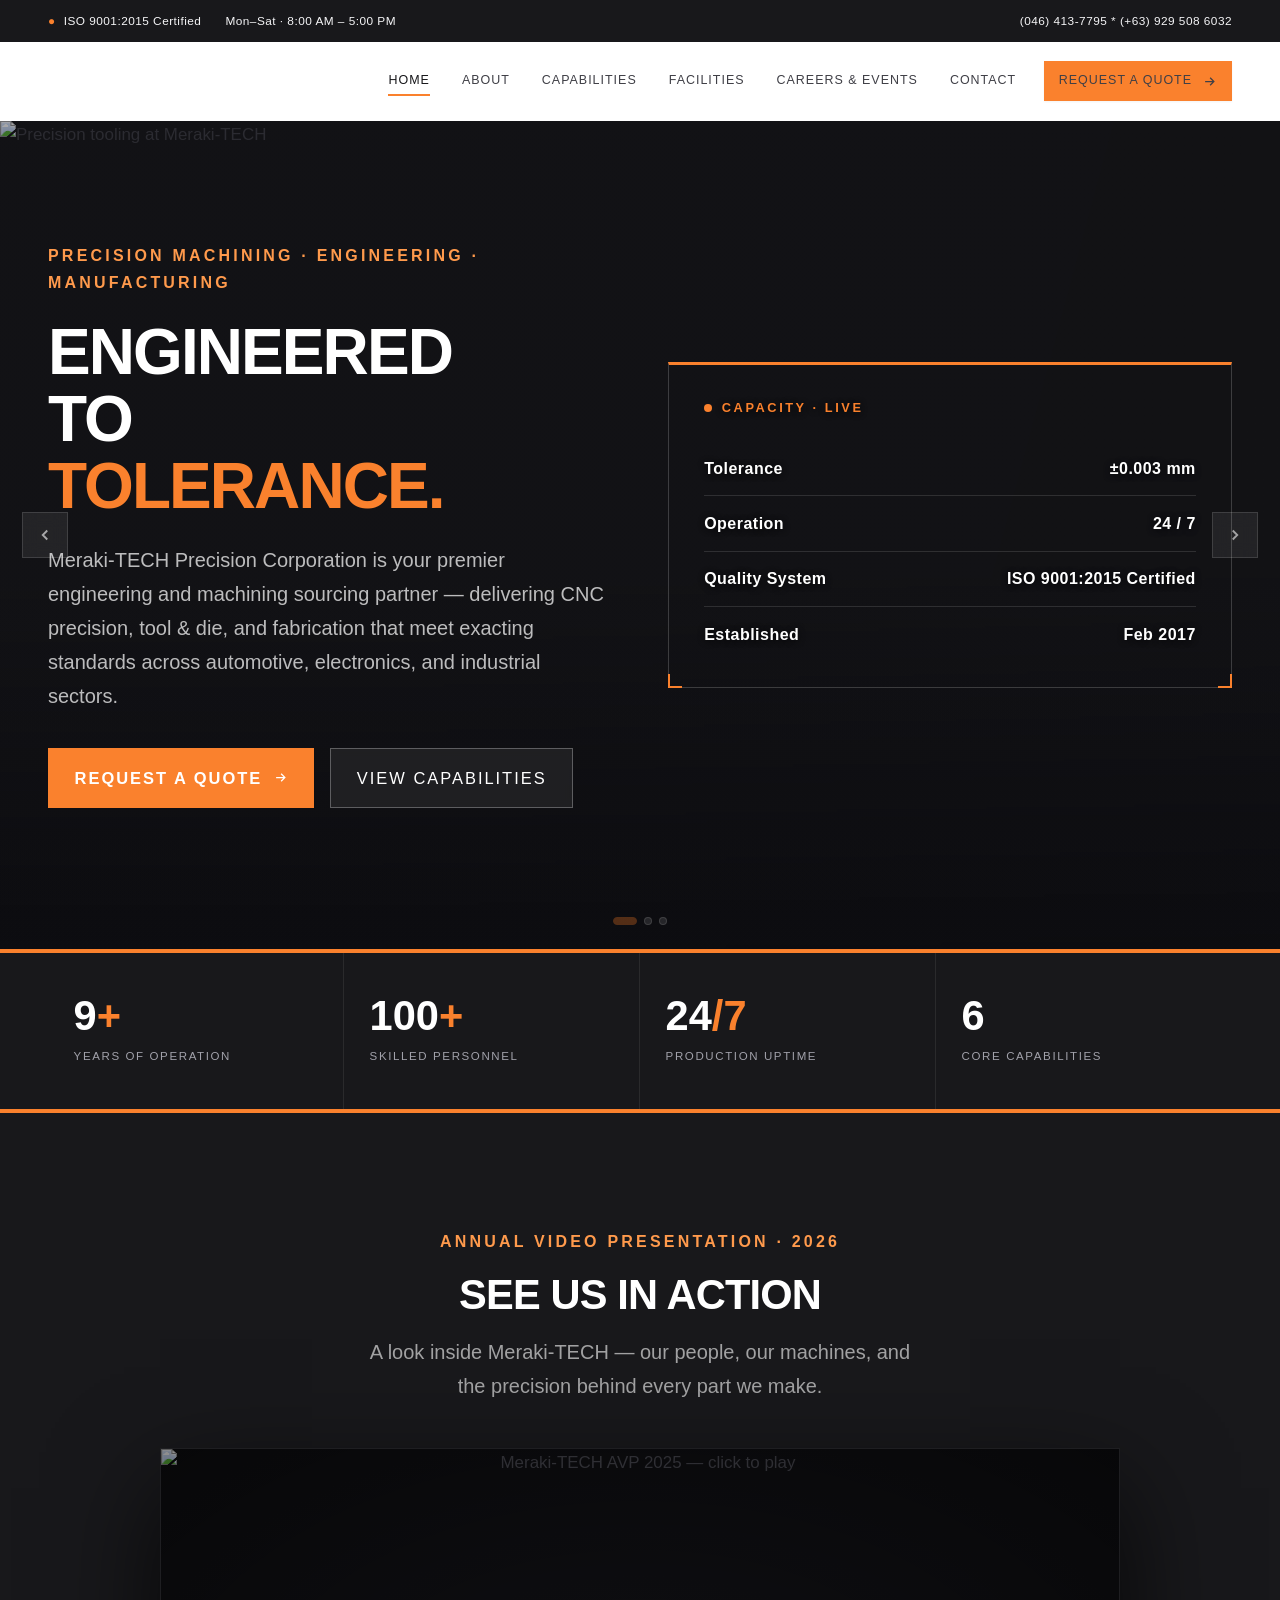
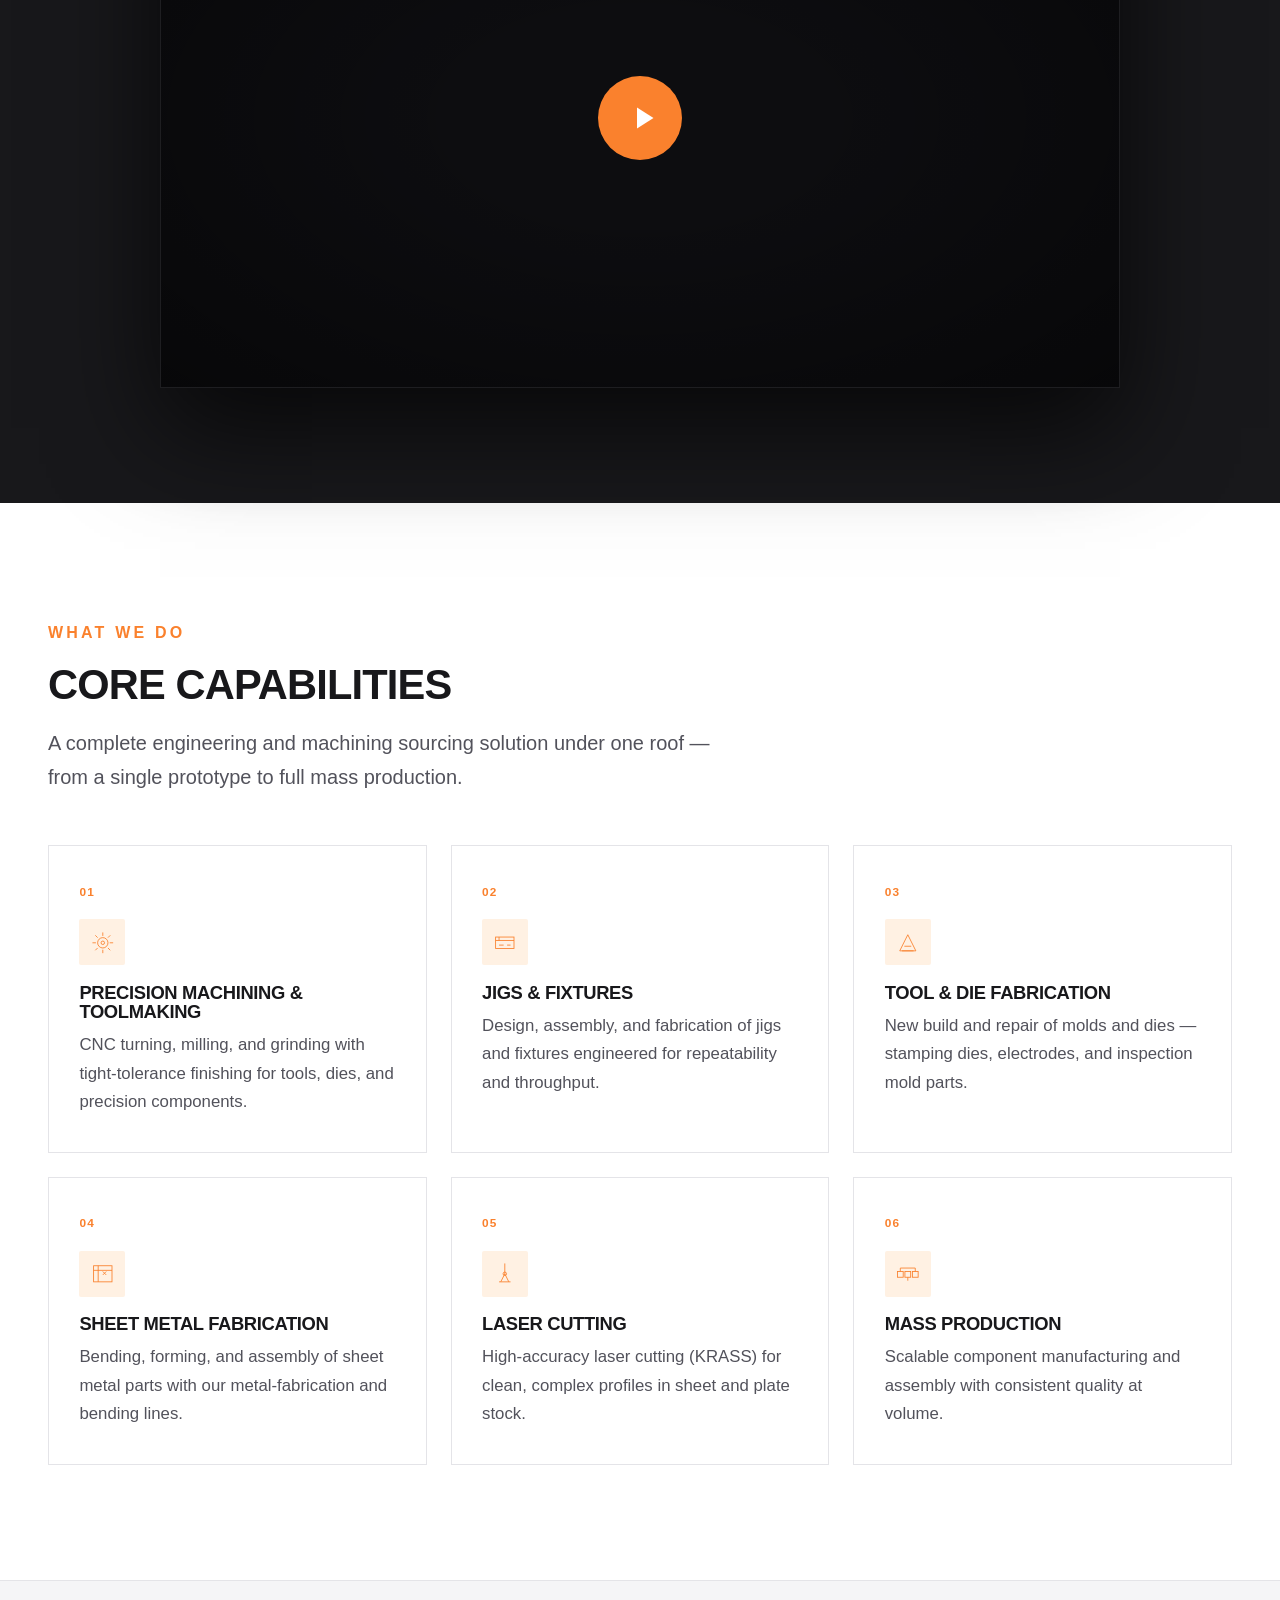
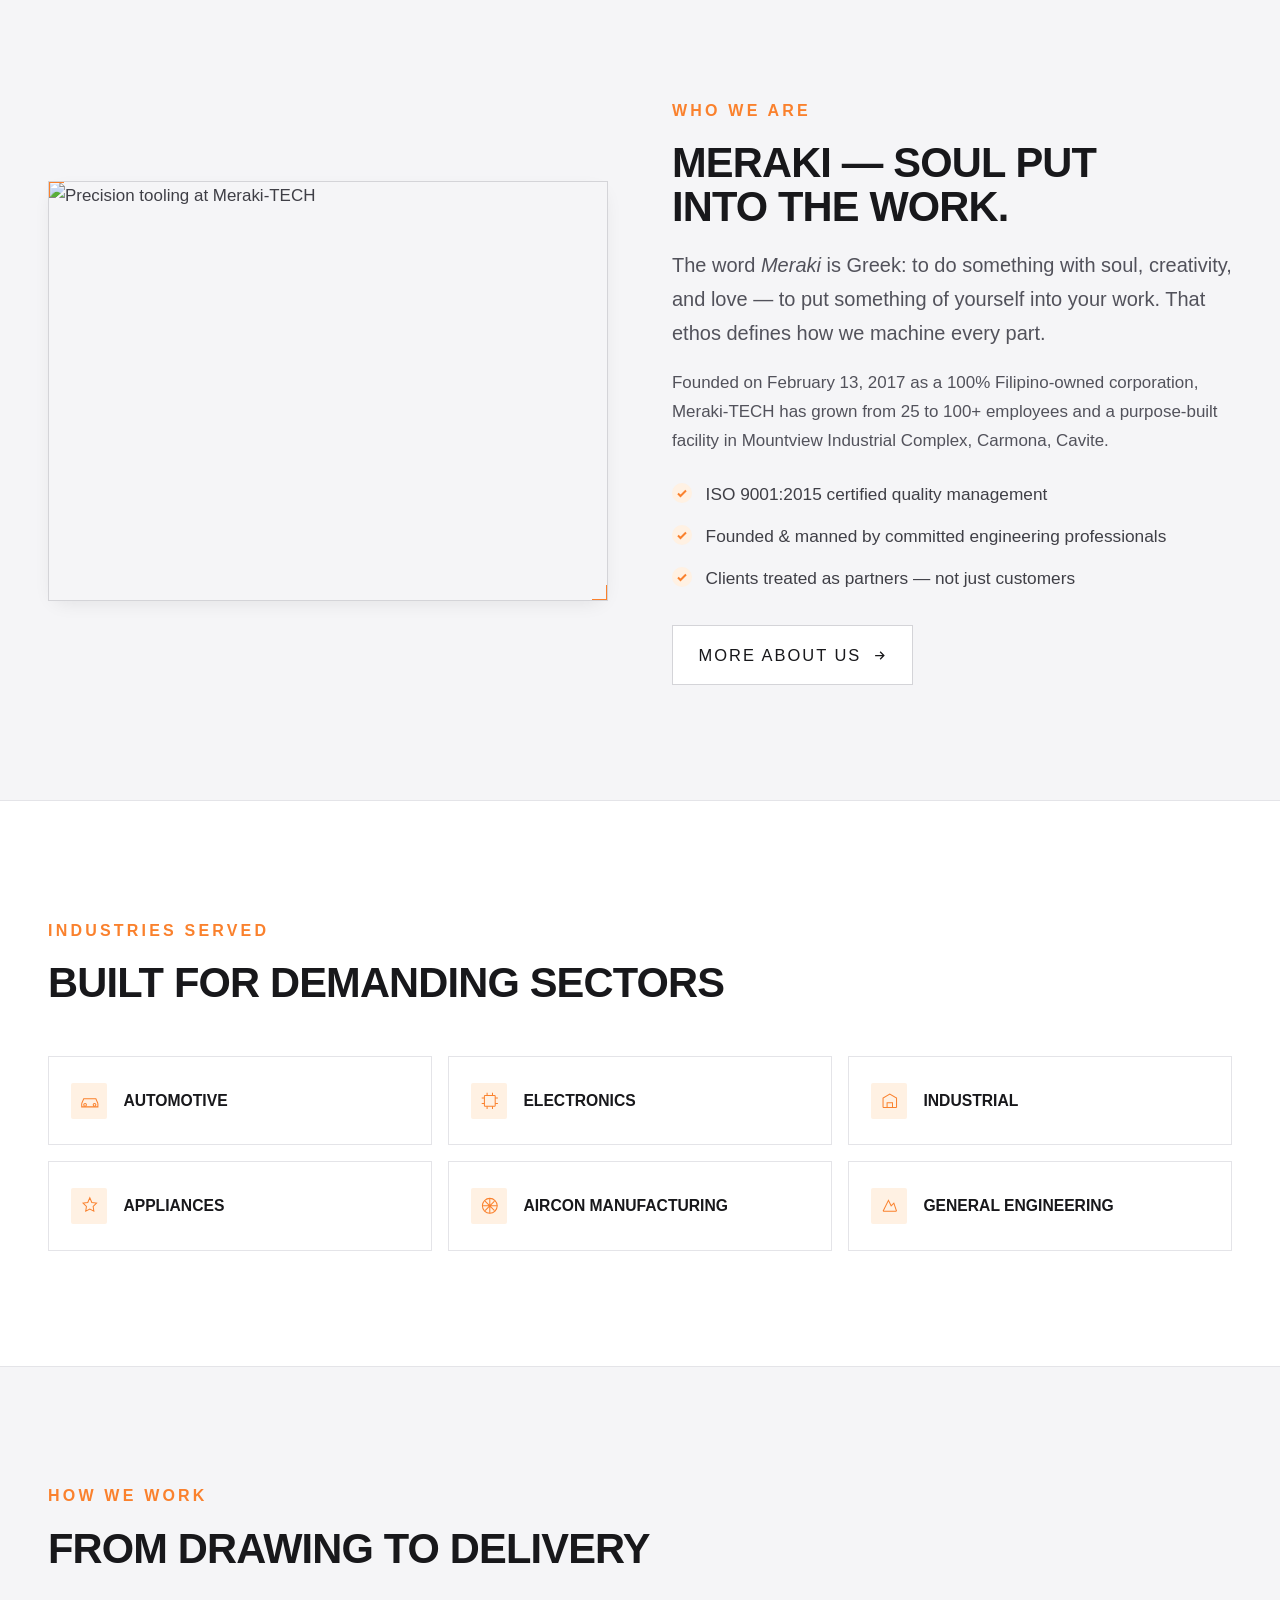
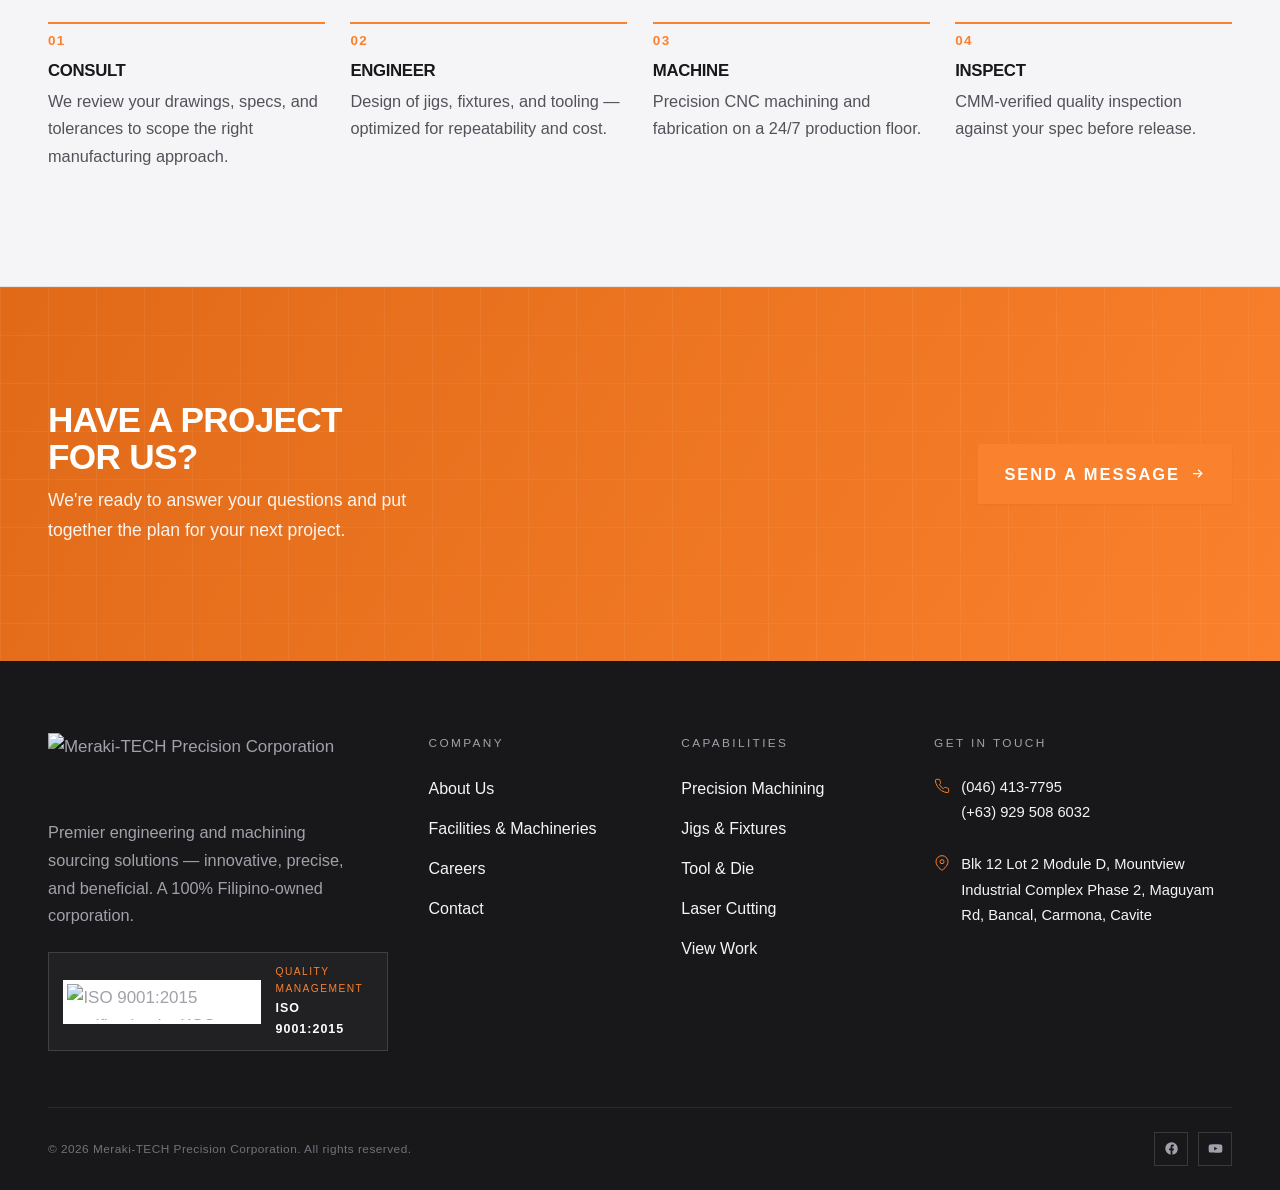
==== commit 52fe1ef9: "assets" ====
--- a/index.html
+++ b/index.html
@@ -6,7 +6,7 @@
 <title>Meraki-TECH Precision Corporation | Precision Machining &amp; Engineering — Cavite, Philippines</title>
 <meta name="description" content="Meraki-TECH Precision Corporation is an ISO 9001:2015-certified, 100% Filipino-owned precision machining and engineering company in Carmona, Cavite. CNC machining, tool &amp; die, jigs &amp; fixtures, sheet metal fabrication, and mass production.">
 <meta name="theme-color" content="#fa812d">
-<link rel="stylesheet" href="../assets/styles.css">
+<link rel="stylesheet" href="assets/styles.css">
 <style>:root{--font-display:Arial,sans-serif;--font-body:Arial,sans-serif;--font-mono:Arial,sans-serif}</style>
 </head>
 <body>
@@ -255,6 +255,6 @@
   </div>
 </div></footer>
 
-<script src="../assets/main.js"></script>
+<script src="assets/main.js"></script>
 </body>
 </html>
--- a/assets/styles.css
+++ b/assets/styles.css
@@ -105,7 +105,7 @@
 /* header.site.scrolled{box-shadow:var(--shadow-sm)} */
 header.site .wrap{display:flex;align-items:center;justify-content:space-between;height:78px;gap:1rem}
 /* .brand{display:flex;align-items:center;gap:.8rem} */
-.brand img.logo{height:500px;width:auto;display:block}
+.brand img.logo{height:135px;width:auto;display:block}
 
 nav.main{display:flex;align-items:center;gap:.3rem}
 nav.main a{
@@ -191,7 +191,7 @@
 .hero-spec::after{bottom:-1px;right:-1px;border-bottom:2px solid var(--orange);border-right:2px solid var(--orange)}
 
 .hero-spec .live{
-  display:flex;align-items:center;gap:.6rem;font-size:.72rem;letter-spacing:.2em;
+  display:flex;align-items:center;gap:.6rem;font-size:.8rem;letter-spacing:.2em;
   text-transform:uppercase;color:var(--orange);margin-bottom:1.4rem;font-weight:600;
   text-shadow:0 1px 6px rgba(0,0,0,.8);
 }
@@ -214,7 +214,7 @@
 .hero-spec .row .l{
   /* color:rgba(255,255,255,.95);font-size:.85rem;letter-spacing:.06em;
   text-shadow:0 1px 6px rgba(0,0,0,.8); */
-  color:var(--white);font-weight:700;font-size:2rem;letter-spacing:.03em;
+  color:var(--white);font-weight:700;font-size:1rem;letter-spacing:.03em;
   text-shadow:0 1px 6px rgba(0,0,0,.8);
   text-align:right;
 }
@@ -399,7 +399,7 @@
 footer.site{background:var(--gray-900);color:var(--gray-400);padding:72px 0 0}
 .foot-top{display:grid;grid-template-columns:1.6fr 1fr 1fr 1.4fr;gap:40px;padding-bottom:56px;border-bottom:1px solid rgba(255,255,255,.08)}
 /* footer .brand img.logo{filter:brightness(0) invert(1);height:40px} */
-footer .brand img.logo{height:500px}
+footer .brand img.logo{height:64px}
 footer .fdesc{color:var(--gray-400);font-size:1.02rem;max-width:34ch;margin-top:1.4rem;line-height:1.7}
 footer h5{font-family:var(--font-mono);font-size:.74rem;letter-spacing:.2em;text-transform:uppercase;color:var(--gray-400);margin-bottom:1.4rem;font-weight:500}
 footer ul{list-style:none;display:grid;gap:.7rem}
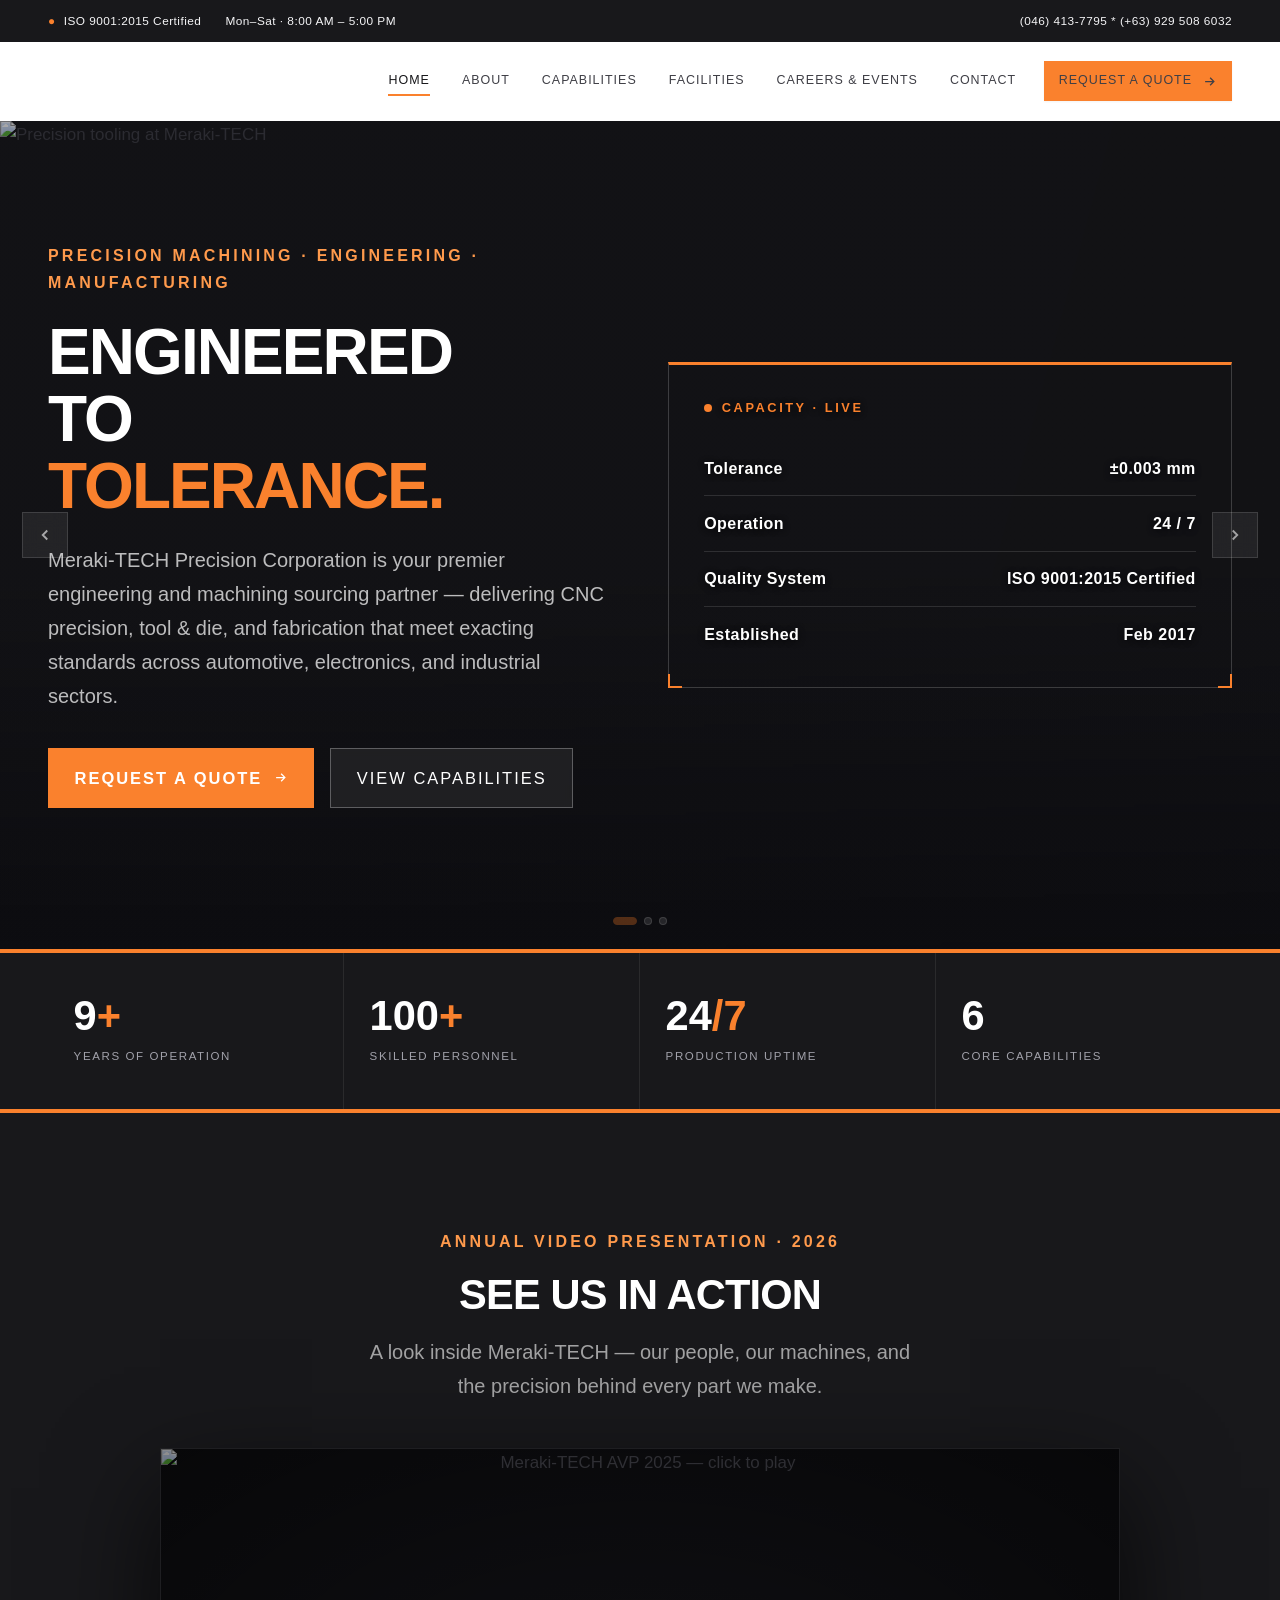
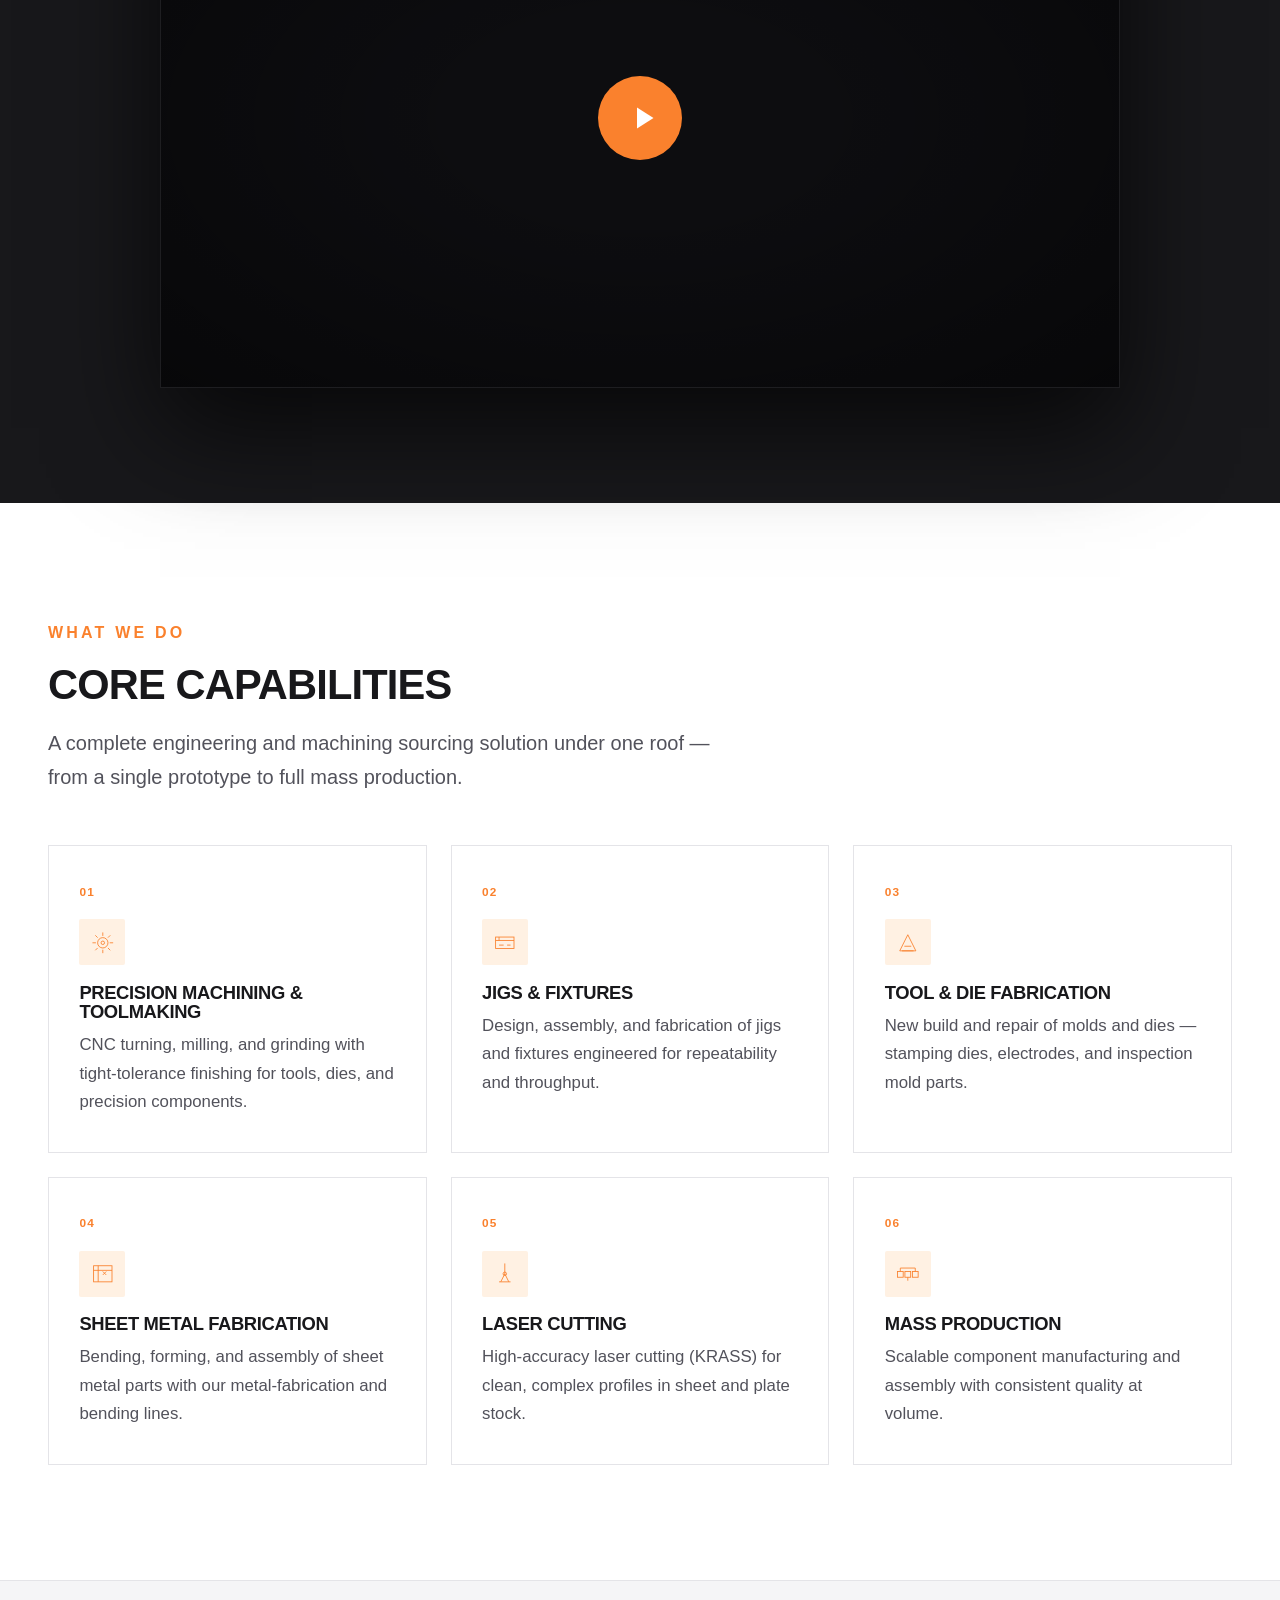
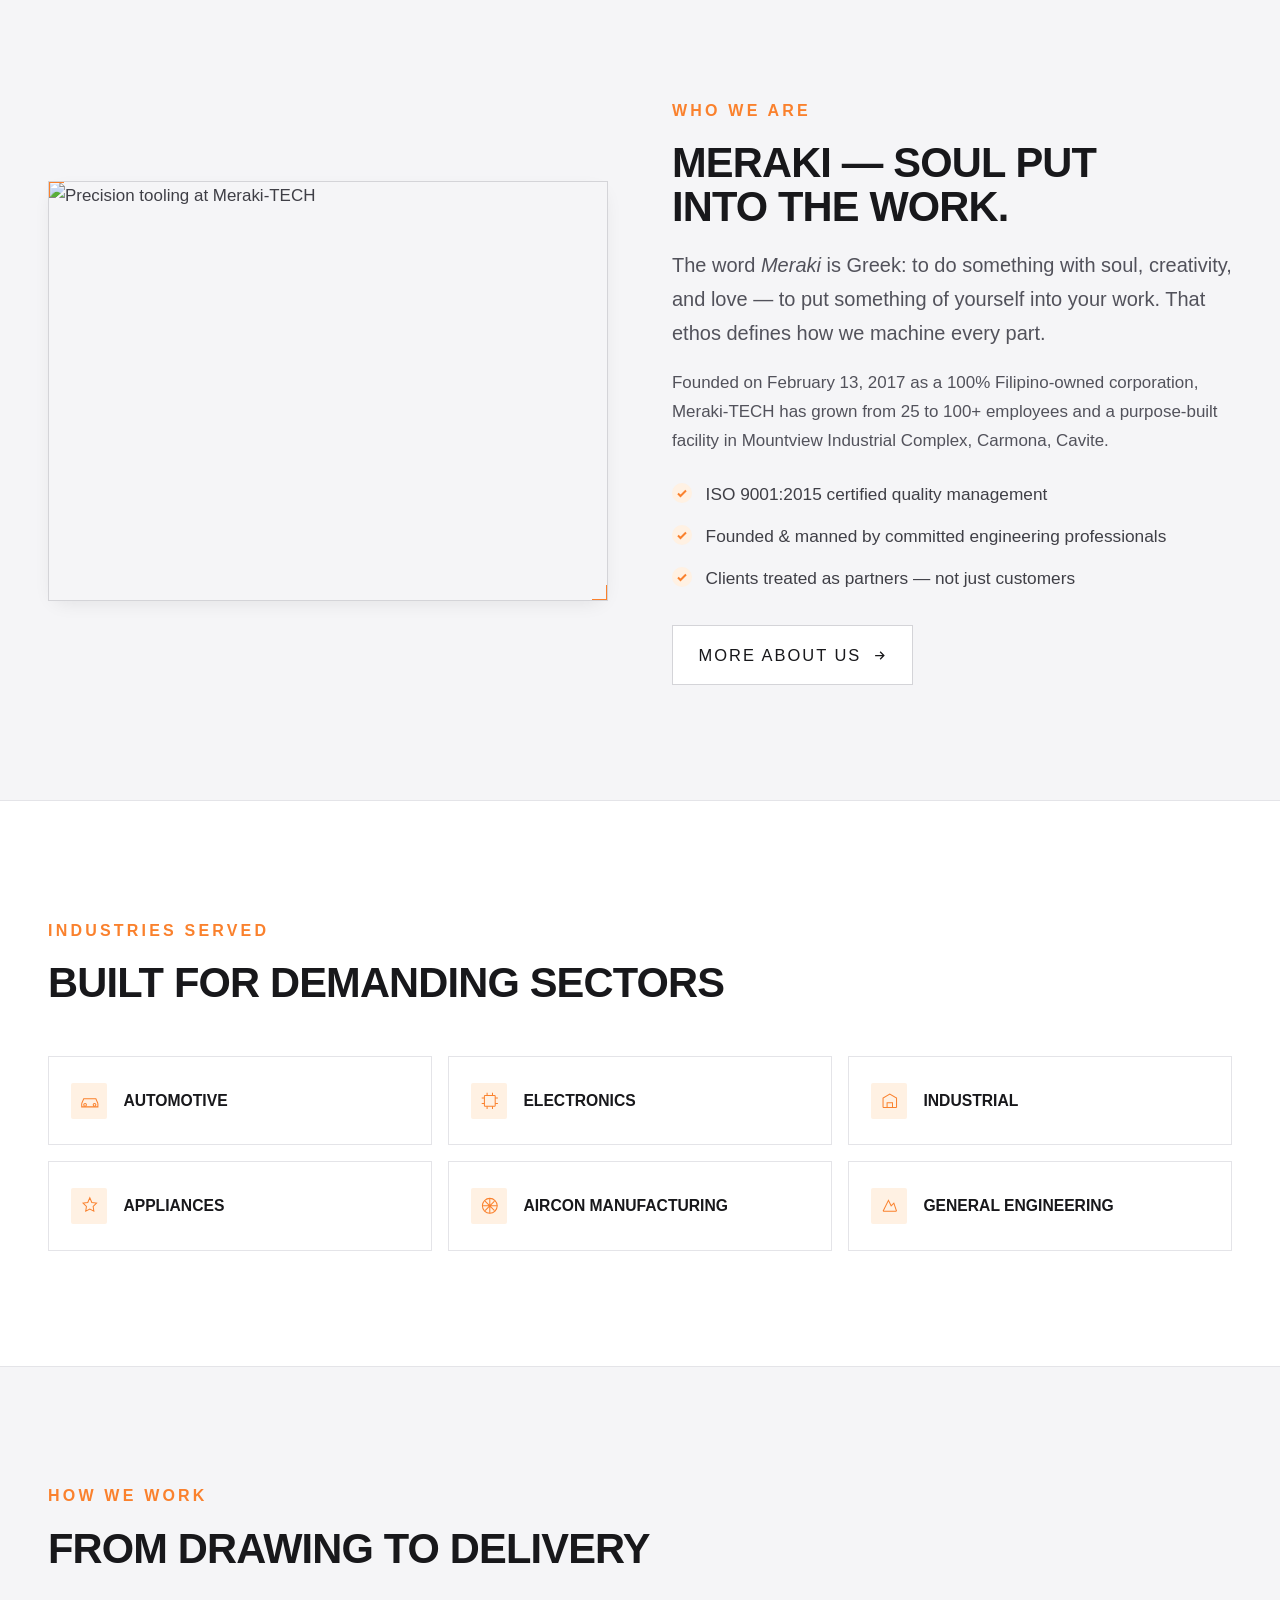
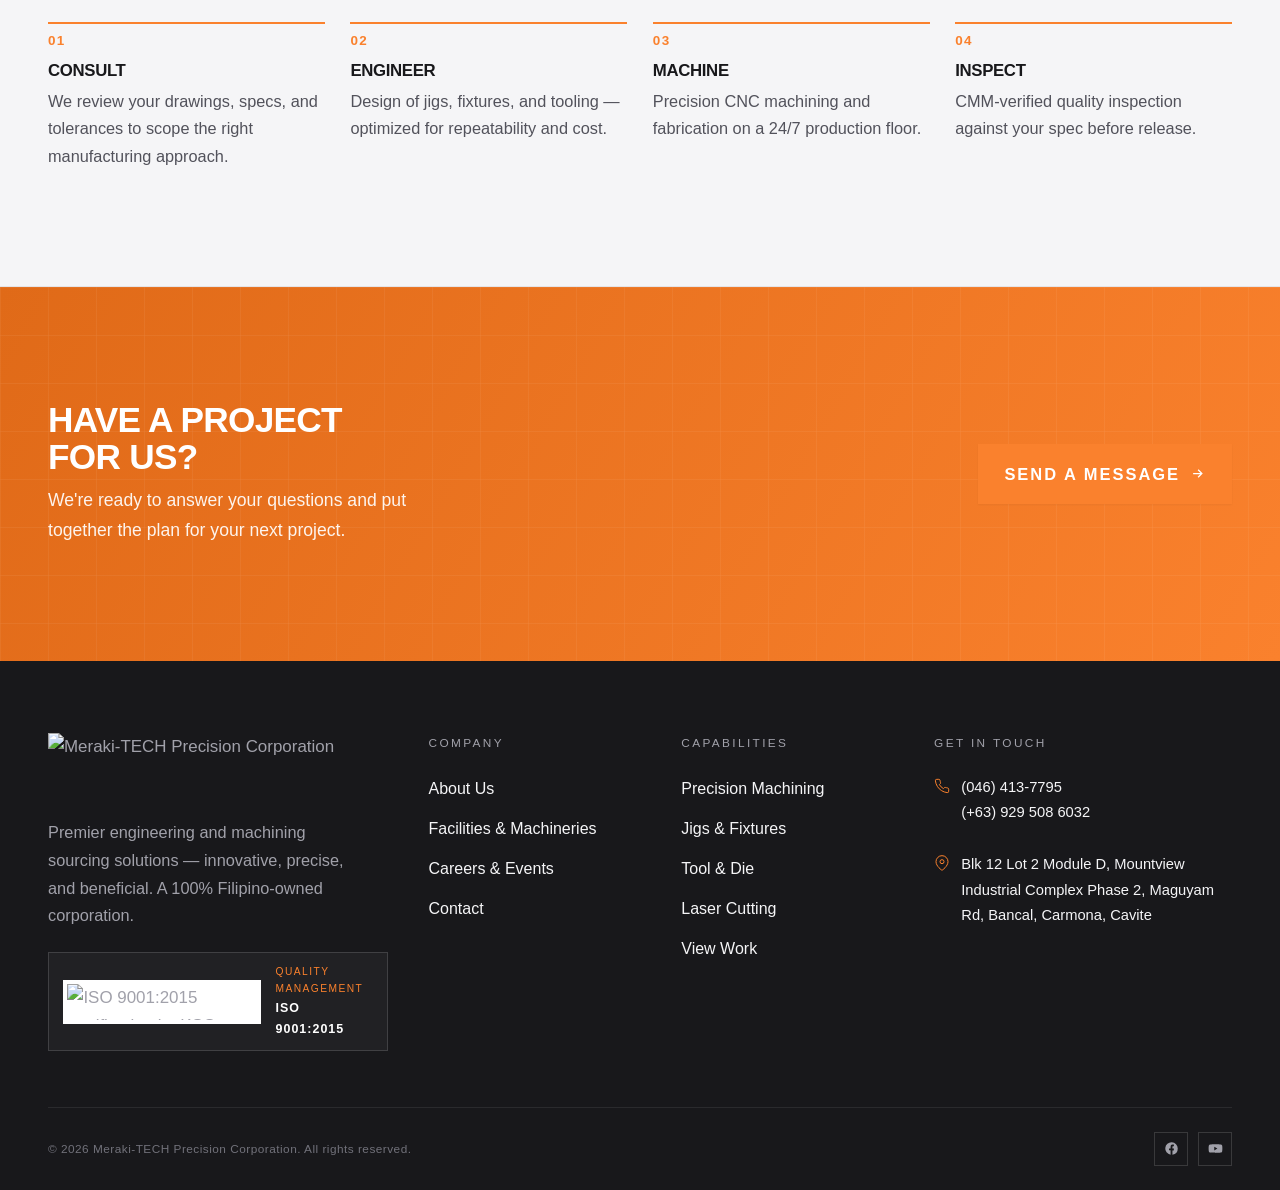
==== commit 3fb9ab61: "about1" ====
--- a/index.html
+++ b/index.html
@@ -38,10 +38,10 @@
 
 <div class="mobile-nav">
   <a href="index.html">Home</a>
-  <a href="about.html">About</a>
+  <a href="about.html">About Us</a>
   <a href="services.html">Capabilities</a>
   <a href="facilities.html">Facilities</a>
-  <a href="careers.html">Careers</a>
+  <a href="careers.html">Careers & Events</a>
   <a href="contact.html">Contact</a>
   <a href="contact.html">Request a Quote</a>
 </div>
@@ -221,7 +221,7 @@
       <ul>
         <li><a href="about.html">About Us</a></li>
         <li><a href="facilities.html">Facilities &amp; Machineries</a></li>
-        <li><a href="careers.html">Careers</a></li>
+        <li><a href="careers.html">Careers & Events</a></li>
         <li><a href="contact.html">Contact</a></li>
       </ul>
     </div>
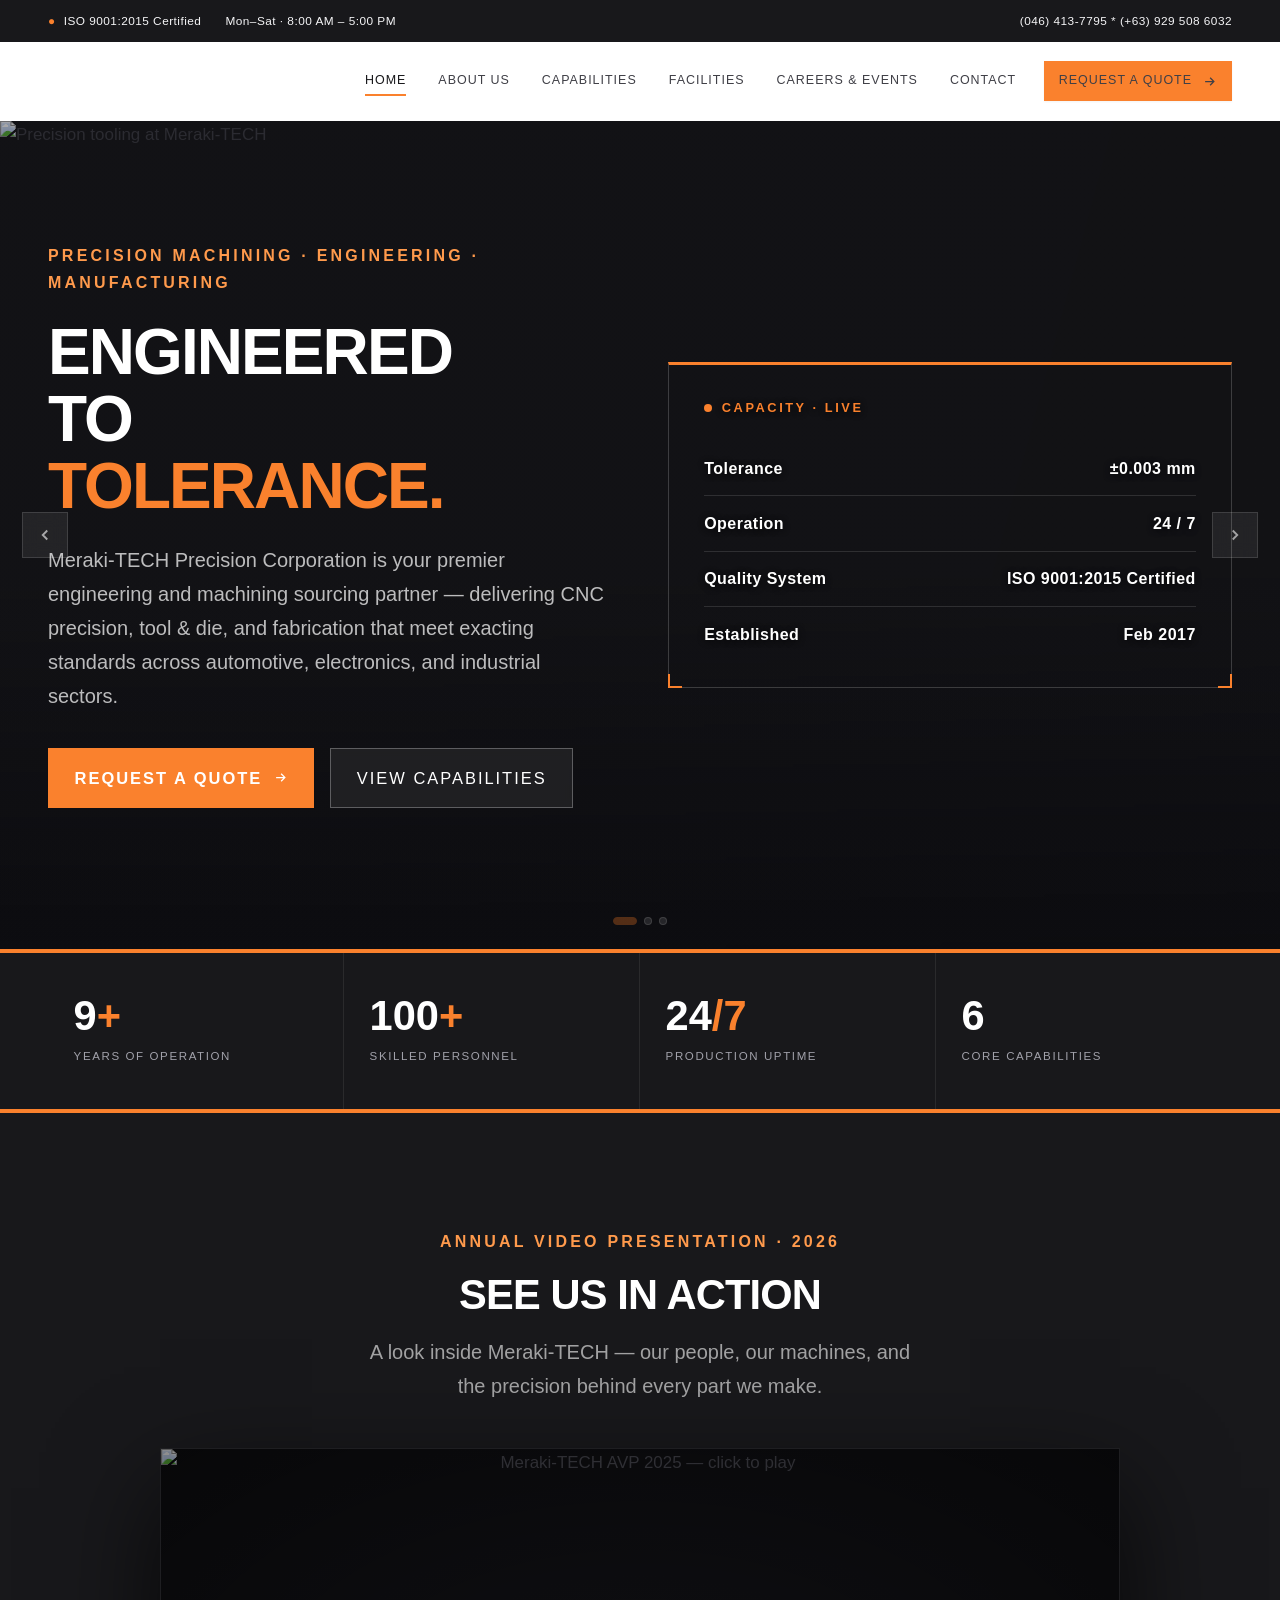
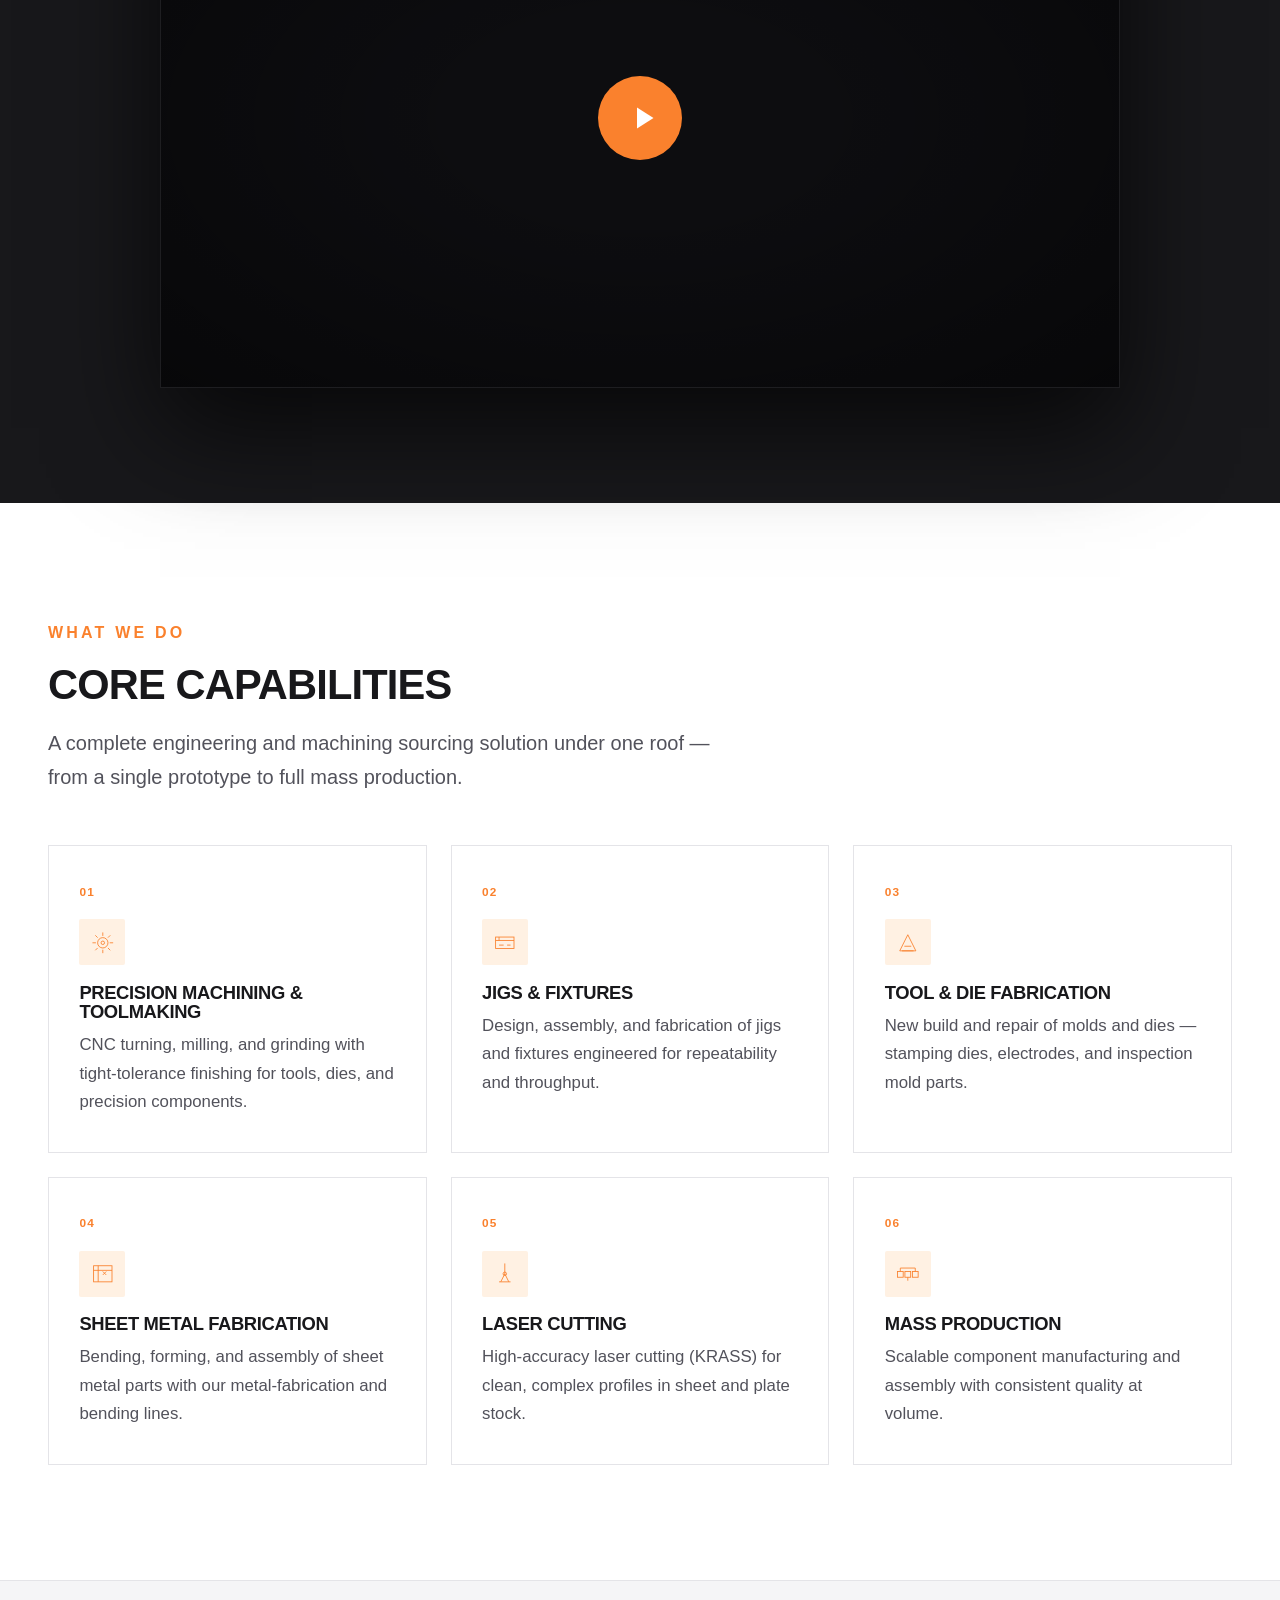
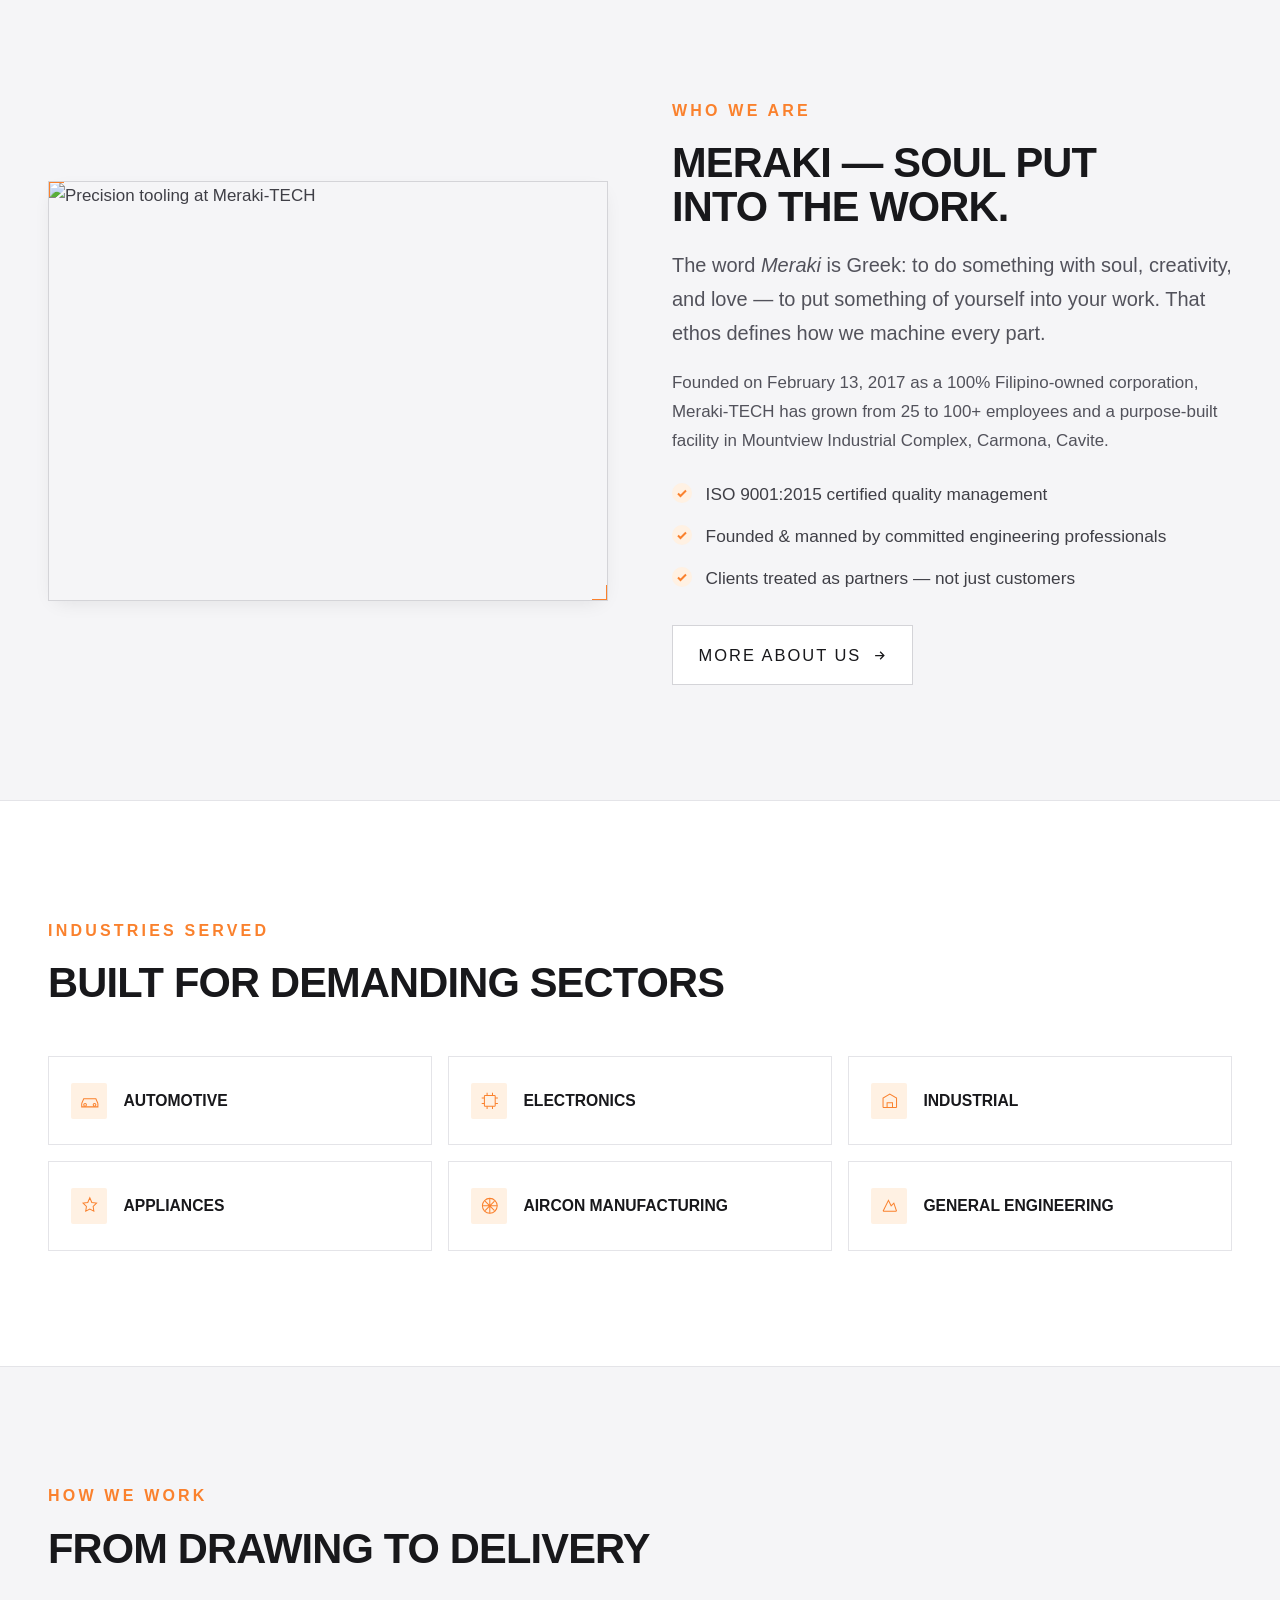
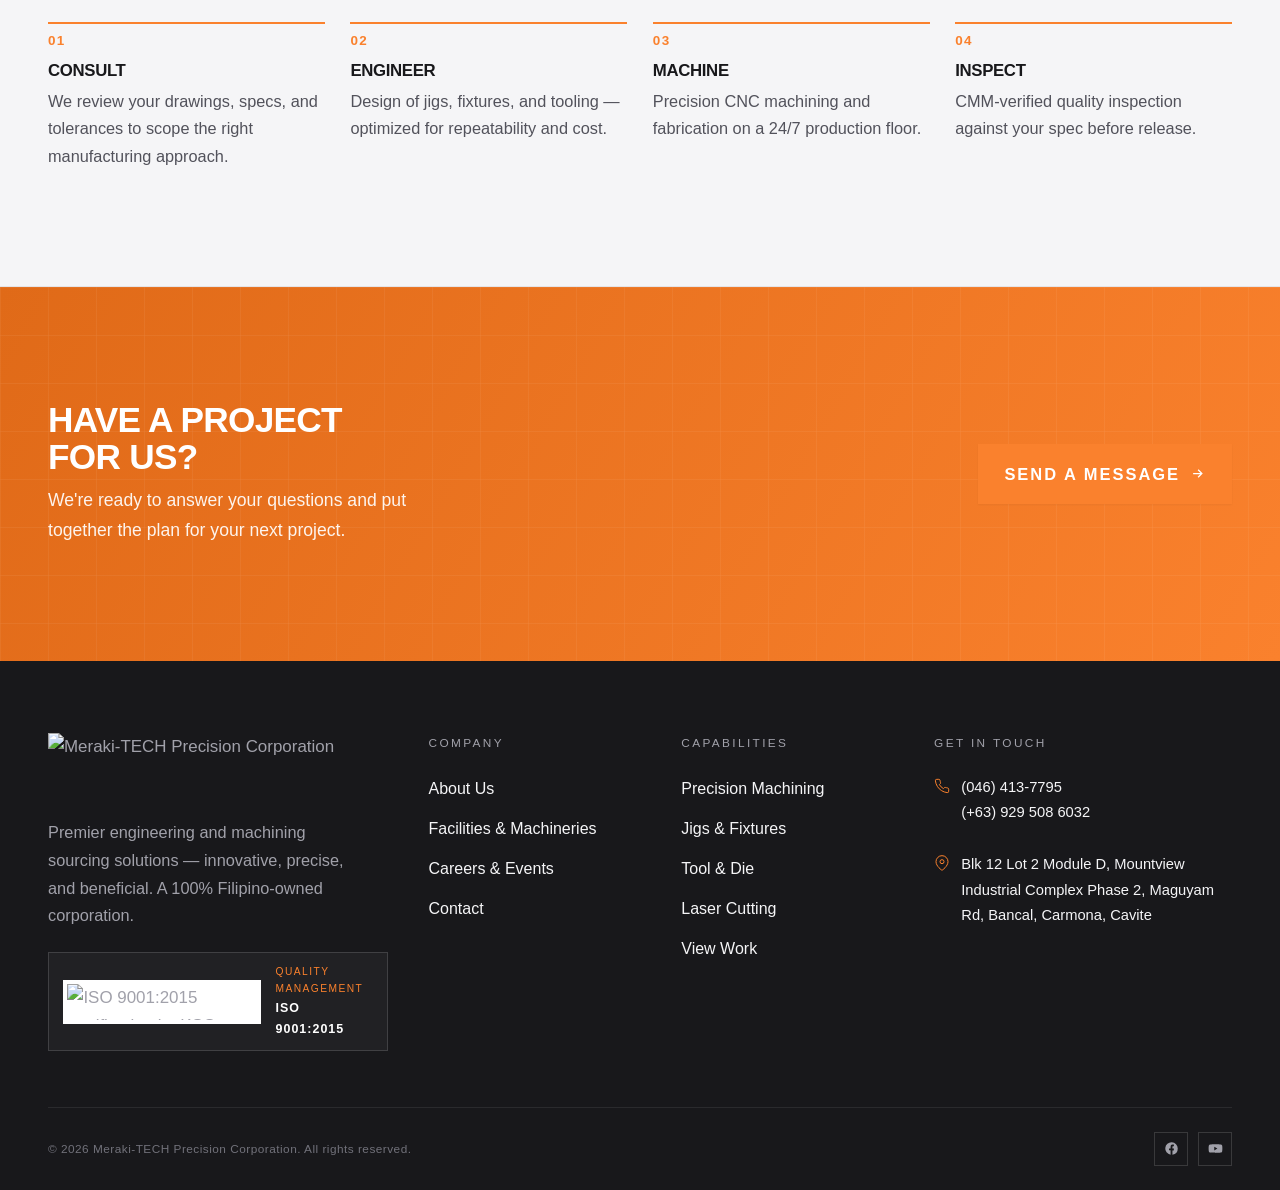
==== commit 976a48ea: "about2" ====
--- a/index.html
+++ b/index.html
@@ -25,7 +25,7 @@
   </a>
   <nav class="main">
     <a href="index.html" class="active">Home</a>
-    <a href="about.html">About</a>
+    <a href="about.html">About Us</a>
     <a href="services.html">Capabilities</a>
     <a href="facilities.html">Facilities</a>
     <a href="careers.html">Careers & Events</a>
